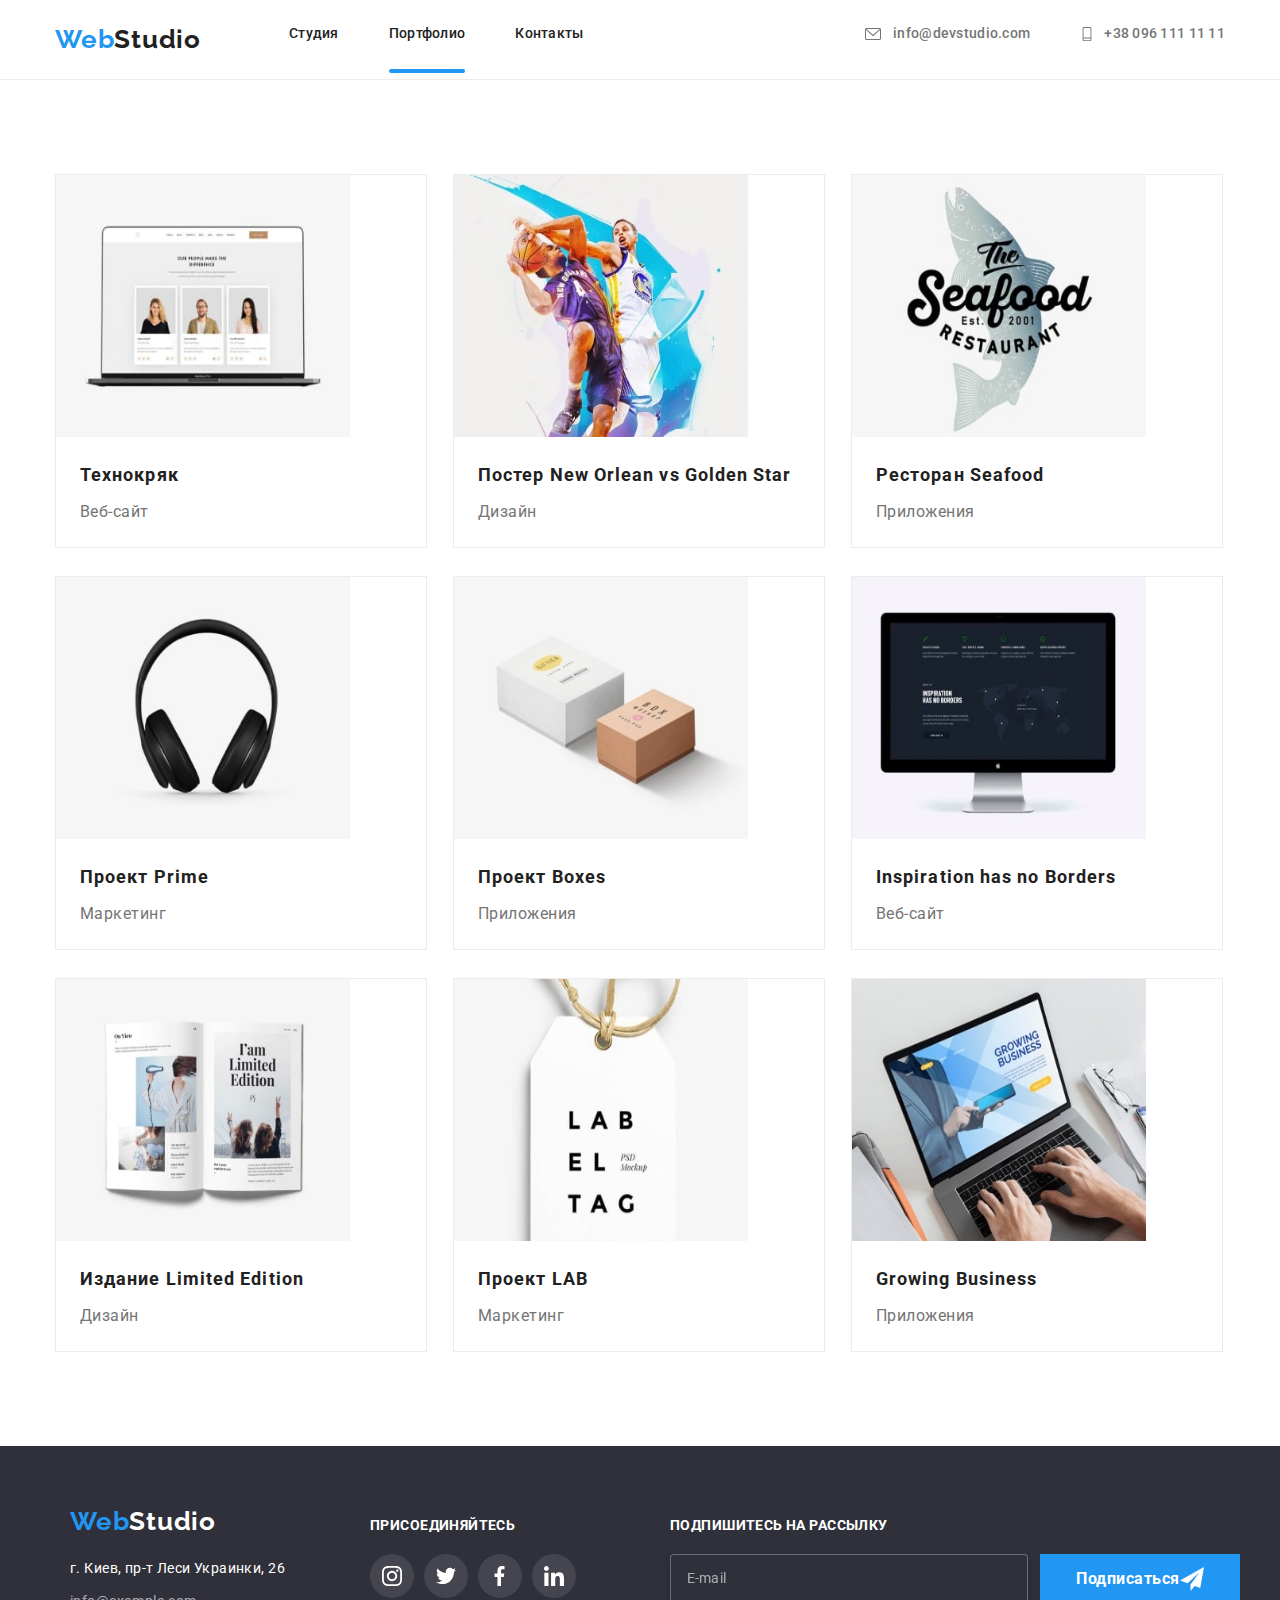
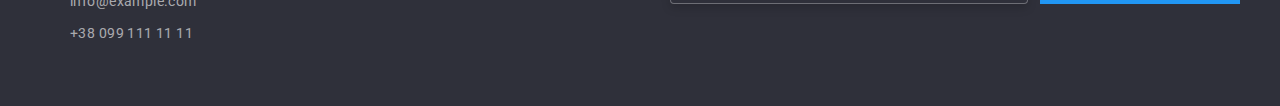
==== portfolio.html @ 81f134f2 "." ====
<!DOCTYPE html>
<html lang="en">
<head>
    <meta charset="UTF-8">
    <meta http-equiv="X-UA-Compatible" content="IE=edge">
    <meta name="viewport" content="width=device-width, initial-scale=1.0">
    <title>Портфолио</title>
    <link rel="preconnect" href="https://fonts.googleapis.com" />
    <link rel="preconnect" href="https://fonts.gstatic.com" crossorigin />
    <link href="https://fonts.googleapis.com/css2?family=Roboto:wght@400;500;700;900&family=Raleway:wght@700&display=swap"
        rel="stylesheet" />
    <link rel="stylesheet" href="modern-normalize.css" />
    <!-- <link rel="stylesheet" href="css/styles.css"> -->
    <link rel="stylesheet" href="css/main.min.css">
    
</head>
<body>
<header class="header">
    <div class="container header__container">
        <a href="" class="header__logo link logo-span--color-dark"><span class="web">Web</span>Studio</a>
        <nav class="header__navigation">
            <ul class="header-list list">
                <li class="header-list__item">
                    <a href="index.html" class="header-list__link link ">Студия</a>
                </li>
                <li class="header-list__item">
                    <a href="portfolio.html" class="header-list__link link current">Портфолио</a>
                </li>
                <li class="header-list__item">
                    <a href="" class="header-list__link link">Контакты</a>
                </li>
            </ul>
        </nav>
        <div class="header__connect">
            <a href="mailto:info@devstudio.com" class="header__contacts link">
                <svg class="header__social-icon" width="20px" height="16px">
                    <use href="./images/icons.svg#icon-mail"></use>

                </svg>
                info@devstudio.com</a>

            <a href="tel:+38 096 111 11 11" class="header__contacts link">
                <svg class="header__social-icon" width="14px" height="20px">
                    <use href="./images/icons.svg#icon-phone"></use>
                </svg>
                +38 096 111 11 11</a>
        </div>
        <div class="open-menu">
            <button type="button" class="open-menu-btn">
                <svg class="open-menu-btn__icon" width="24px" height="16px">
                    <use href="./images/icons.svg#icon-menu"></use>
                </svg>
            </button>
        </div>
        </div>
        <div class="mob-menu is-hidden">
            <div class="container">
                <div class="mob-menu-top">
                    <button type="button" class="mob-menu__btn" data-modal-close><svg class="mob-menu__btn__icon" width="40px"
                            height="40px">
                            <use href="./images/icons.svg#icon-close-black">
                            </use>
                        </svg>
                    </button>
                    <ul class="mob-menu-list list">
                        <li class="mob-menu-list__item">
                            <a href="index.html" class="mob-menu-list__link link ">Студия</a>
                        </li>
                        <li class="mob-menu-list__item">
                            <a href="portfolio.html" class="mob-menu-list__link link">Портфолио</a>
                        </li>
                        <li class="mob-menu-list__item">
                            <a href="" class="mob-menu-list__link link">Контакты</a>
                        </li>
                    </ul>
                </div>
                <div class="mob-menu-bottom">
                    <div class="mob-menu__connect">
                        <a href="tel:+38 096 111 11 11" class="mob-menu__contacts link">
                            +38 096 111 11 11</a>
                        <a href="mailto:info@devstudio.com" class="mob-menu__contacts-mail link">
                            info@devstudio.com</a>
        
        
                    </div>
                    <div class="mob-social">
                        <ul class="mob-menu-social-list list">
                            <li class="mob-menu-social__item">
                                <a class="mob-menu-social__link link">Instagram</a>
                                <div class="line"></div>
                                <!-- <svg class="mob-menu-social__icon" width="1px" height="16px">
                            <use href="./images/icons.svg#icon-Line"></use>
                        </svg> -->
                            </li>
                            <li class="mob-menu-social__item">
                                <a class="mob-menu-social__link link">Twitter</a>
                            </li>
                            <li class="mob-menu-social__item">
                                <a class="mob-menu-social__link link">Facebook</a>
                            </li>
                            <li class="mob-menu-social__item">
                                <a class="mob-menu-social__link link">LinkedIn</a>
                            </li>
                        </ul>
                    </div>
                </div>
            </div>
        </div>
    </div>
</header>
 <main class="main">
    <section class="kinds">
        <!-- <div class="container-3 kinds__section">
        <ul class="kinds-list list">
            <li class="kinds-list__item">
                <button type="button" class="kinds-list__btn">Все</button>
            </li>
            <li class="kinds-list__item">
                <button type="button" class="kinds-list__btn">Веб-сайты</button>
            </li>
            <li class="kinds-list__item">
                <button type="button" class="kinds-list__btn">Приложения</button>
            </li>
            <li class="kinds-list__item">
                <button type="button" class="kinds-list__btn">Дизайн</button>
            </li>
            <li class="kinds-list__item">
                <button type="button" class="kinds-list__btn">Маркетинг</button>
            </li>
        </ul>  
    </div> -->
        <div class="container kinds__photo">
    <ul class="photo-list list">
        <li class="photo-list__item">
            <div class="photo-list__item__wrap">
            <img
            class="portfolio-img"
            src="images/portfolio-img-1.jpg" 
            alt="продукт"
            width="370"
            height="294"
            >
            <p class="photo-list__item__top">
                Технокряк это современная площадка распространения коронавируса. Компании используют эту платформу для цифрового
            шпионажа и атак на защищённые сервера конкурентов.
        </p>
    </div>
            <div class="photo-list__text">
            <h3 class="photo-list__title">Технокряк</h3>
            <p class="photo-list__pre-title">Веб-сайт</p>
            </div>
        </li>
        <li class="photo-list__item">
            <img
            class="portfolio-img"
            src="images/portfolio-img-2.jpg"
             alt="продукт"
             width="370"
             height="294"
             >
             <div class="photo-list__text">
             <h3 class="photo-list__title">Постер New Orlean vs Golden Star</h3>
             <p class="photo-list__pre-title">Дизайн</p>
            </div>
            </li>
        <li class="photo-list__item">
            <img
            class="portfolio-img"
            src="images/portfolio-img-3.jpg" 
            alt="продукт"
            width="370"
            height="294"
            >
            <div class="photo-list__text">
            <h3 class="photo-list__title">Ресторан Seafood</h3>
            <p class="photo-list__pre-title">Приложения</p>
            </div>
        </li>
        <li class="photo-list__item">
            <img
            class="portfolio-img"
            src="images/portfolio-img-4.jpg" 
            alt="продукт"
            width="370"
            height="294"
            >
            <div class="photo-list__text">
            <h3 class="photo-list__title">Проект Prime</h3>
            <p class="photo-list__pre-title">Маркетинг</p>
            </div>
        </li>
        <li class="photo-list__item">
            <img
            class="portfolio-img"
            src="images/portfolio-img-5.jpg" 
            alt="продукт"
            width="370"
            height="294"
            >
            <div class="photo-list__text">
            <h3 class="photo-list__title">Проект Boxes</h3>
            <p class="photo-list__pre-title">Приложения</p>
            </div>
        </li>
        <li class="photo-list__item">
            <img
            class="portfolio-img"
            src="images/portfolio-img-6.jpg" 
            alt="продукт"
            width="370"
            height="294"
            >
            <div class="photo-list__text">
            <h3 class="photo-list__title">Inspiration has no Borders</h3>
            <p class="photo-list__pre-title">Веб-сайт</p>
            </div>
        </li>
        <li class="photo-list__item">
            <img
            class="portfolio-img"
            src="images/portfolio-img-7.jpg" 
            alt="продукт"
            width="370"
            height="294"
            >
            <div class="photo-list__text">
            <h3 class="photo-list__title">Издание Limited Edition</h3>
            <p class="photo-list__pre-title">Дизайн</p>
            </div>
        </li>
        <li class="photo-list__item">
            <img
            class="portfolio-img"
            src="images/portfolio-img-8.jpg" 
            alt="продукт"
            width="370"
            height="294"
            >
            <div class="photo-list__text">
            <h3 class="photo-list__title">Проект LAB</h3>
            <p class="photo-list__pre-title">Маркетинг</p>
            </div>
        </li>
        <li class="photo-list__item">
            <img
            class="portfolio-img"
            src="images/portfolio-img-9.jpg" 
            alt="продукт"
            width="370"
            height="294"
            >
            <div class="photo-list__text">
            <h3 class="photo-list__title">Growing Business</h3>
            <p class="photo-list__pre-title">Приложения</p>
            </div>
        </li>
    </ul>
    </div>
    </section>
 </main>
<footer class="footer">
    <div class="container footer__full">
        <div class="container-1 footer__adress">
            <a href="" class="footer__logo link logo-span--color-light"><span class="web">Web</span>Studio</a>
            <address>
                <ul class="footer-contact-list list">
                    <li class="footer-contact-list__item"><a
                            href="https://www.google.com/maps?q=%D0%B3.+%D0%9A%D0%B8%D0%B5%D0%B2,+%D0%BF%D1%80-%D1%82+%D0%9B%D0%B5%D1%81%D0%B8+%D0%A3%D0%BA%D1%80%D0%B0%D0%B8%D0%BD%D0%BA%D0%B8,+26&um=1&ie=UTF-8&sa=X&ved=2ahUKEwiX25f0-PTzAhWwhv0HHc4ZDNgQ_AUoAXoECAEQAw"
                            class="footer-contact-list__link link" target="_blank" rel="noreferrer noopener">г. Киев,
                            пр-т Леси Украинки,
                            26</a>
                    </li>
                    <li class="footer-contact-list__item item"><a href="mailto:info@devstudio.com"
                            class="footer-contact-list__tel link">info@example.com</a>
                    </li>
                    <li class="footer-contact-list__item item-1"><a href="tel:+38 096 111 11 11"
                            class="footer-contact-list__tel link">+38 099 111 11 11</a>
                    </li>
                </ul>
            </address>
        </div>
        <div class="container-1 footer__social">
            <h4 class="h4">присоединяйтесь</h4>
            <ul class="footer-social list">
                <li class="footer-social__item ">
                    <a href="" class="footer-social__link link">
                        <svg class="footer-social__icon" width="20" height="20">
                            <use href="./images/icons.svg#icon-instagram"></use>
                        </svg>
                    </a>
                </li>
                <li class="footer-social__item ">
                    <a href="" class="footer-social__link link">
                        <svg class="footer-social__icon" width="20" height="20">
                            <use href="./images/icons.svg#icon-twiter"></use>
                        </svg>
                    </a>
                </li>
                <li class="footer-social__item ">
                    <a href="" class="footer-social__link link">
                        <svg class="footer-social__icon" width="20" height="20">
                            <use href="./images/icons.svg#icon-facebook"></use>
                        </svg>
                    </a>
                </li>
                <li class="footer-social__item">
                    <a href="" class="footer-social__link link">
                        <svg class="footer-social__icon" width="20" height="20">
                            <use href="./images/icons.svg#icon-linkedin"></use>
                        </svg>
                    </a>
                </li>
            </ul>
        </div>
        <div class="container-2 footer__subscribe subscribe">
            <h4 class="h4">Подпишитесь на рассылку</h4>
            <form name="subscribe-form" class="subscribe-form" autocomplete="on" novalidate>
                <input type="email" name="email" placeholder="E-mail" class="subscribe-form__input" />
                <button type="submit" class="subscribe-form__btn">Подписаться
                    <svg class="subscribe-form__icon" width="24px" height="24px">
                        <use href="./images/icons.svg#icon-send"></use>
                    </svg>
                </button>
            </form>
        </div>
    </div>
</footer>
</body>
</html>
---- css/main.min.css ----
.header{padding-top:16px;padding-bottom:16px;border-bottom:1px solid #ececec}@media screen and (min-width: 1200px){.header{padding-top:24px;padding-bottom:24px;border-bottom:1px solid #ececec}}@media screen and (min-width: 1200px){.header__container{display:flex;justify-content:space-between;align-items:center}}@media screen and (min-width: 1px) and (max-width: 767px){.header__container{display:flex;justify-content:space-between;align-items:center}}@media screen and (min-width: 768px){.header__container{display:flex;justify-content:space-between;align-items:flex-start}}.header__navigation{display:flex}.header-list{display:flex}@media screen and (max-width: 767px){.header-list{display:none}}@media screen and (min-width: 1200px){.header__connect{display:flex;margin-left:auto;align-items:center;justify-content:center;flex-direction:row}}@media screen and (max-width: 767px){.header__connect{display:none}}@media screen and (min-width: 768px) and (max-width: 1199px){.header__connect{display:flex;margin-left:80px;flex-direction:column}}@media screen and (min-width: 768px){.header__contacts:nth-of-type(1){margin-right:0px;margin-bottom:10px}}@media screen and (min-width: 1200px){.header__contacts:nth-of-type(1){margin-right:50px;margin-bottom:0px}}@media screen and (min-width: 768px){.header__contacts{font-family:Roboto;font-style:normal;font-weight:500;font-size:12px;line-height:14px;letter-spacing:0.02em;color:#757575}}@media screen and (min-width: 1200px){.header__logo{margin-right:93px}}@media screen and (min-width: 768px){.header__logo{margin-right:88px}}.header-list__item{margin-right:50px}.header-list__item:last-child{margin-right:0;transition:color 200ms linear;transition-timing-function:cubic-bezier(0.4, 0, 0.2, 1)}.header__logo{font-family:Raleway;font-weight:700;font-size:26px;line-height:1.19;letter-spacing:0.03em}.header-list__link{font-weight:500;font-size:14px;line-height:1.14;letter-spacing:0.02em;color:var(--first-text-color);transition:color 200ms linear;transition-timing-function:cubic-bezier(0.4, 0, 0.2, 1);position:relative}.header-list__link.current::after{content:"";width:100%;height:4px;background-color:var(--accent-color);border-radius:10px;position:absolute;left:0;bottom:-32px}.header-list__link:hover,.header-list__link:focus{color:var(--accent-color)}.header__contacts{display:flex;font-weight:500;font-size:14px;line-height:1.14;letter-spacing:0.02em;color:var(--second-text-color);align-items:center;margin-right:30px;transition:color 200ms linear;transition-timing-function:cubic-bezier(0.4, 0, 0.2, 1)}.header__contacts:hover,.header__contacts:focus{color:var(--accent-color)}.header__contacts:hover .header__social-icon,.header__contacts:focus .header__social-icon{fill:var(--accent-color)}.header__contacts:last-child{margin-right:0}.logo-span--color-dark{color:var(--first-text-color)}.web{color:var(--accent-color)}.header__social-icon{fill:var(--second-text-color);margin-right:10px;align-self:center;transition:color 200ms linear;transition-timing-function:cubic-bezier(0.4, 0, 0.2, 1)}.open-menu-btn__icon{fill:black}.mob-menu{position:fixed;background-color:#fff;width:100vw;height:100vh;top:0;z-index:5;padding-top:48px;padding-bottom:48px;padding-left:40px}@media screen and (min-width: 768px){.mob-menu{display:none}}.mob-menu .container{display:flex;flex-direction:column;justify-content:space-between;height:100%}.mob-menu-social__icon{fill:#000}.mob-menu-list__item{margin-bottom:32px}.mob-menu-list__link{font-family:Roboto;font-style:normal;font-weight:500;font-size:40px;line-height:calc(47 / 40);letter-spacing:0.02em;color:#212121}.mob-menu-list__link:hover,.mob-menu-list__link:focus{color:var(--accent-color)}.mob-menu__connect{display:flex;justify-content:space-between;flex-direction:column}.mob-menu__contacts{font-family:Roboto;font-style:normal;font-weight:500;font-size:34px;line-height:calc(40 / 34);letter-spacing:0.02em;color:var(--accent-color);margin-bottom:32px}.mob-menu__contacts-mail{font-family:Roboto;font-style:normal;font-weight:500;font-size:24px;line-height:calc(28 / 24);letter-spacing:0.02em;color:#757575;margin-bottom:64px}.mob-social{display:flex}.mob-menu-social-list{display:flex;justify-content:space-between;flex-direction:row}.mob-menu-social__item{margin-right:20px}.mob-menu-social__link{font-family:Roboto;font-style:normal;font-weight:500;font-size:18px;line-height:calc(22 / 18);letter-spacing:0.02em;color:#2196f3}.line{display:flex;align-self:center;width:22px;height:0px;border:1px solid rgba(33,33,33,0.2);transform:rotate(90deg)}:root{--first-text-color: #212121;--second-text-color: #757575;--third-text-color: #ffffff;--mail-text-color: rgba(255, 255, 255, 0.6);--social-icon-color: rgba(255, 255, 255, 0.1);--first-button-color: #f5f4fa;--second-button-color: #2196f3;--accent-color: #2196f3;--bg-color: #2f303a;--bg-color-2: #f5f4fa;--social-icon-color: rgba(255, 255, 255, 0.1);--icon-first-color: #afb1b8}p,h1,h2,h3,h4,h5,h6{margin:0}ul{margin:0;padding:0}button{cursor:pointer}img{display:block}address{font-style:normal}body{font-family:Roboto;font-style:normal}.list{margin-left:0;padding-left:0;list-style:none}.link{text-decoration:none}.points{padding-top:60px;padding-bottom:60px}@media screen and (min-width: 1200px){.points{padding-top:94px;padding-bottom:94px;margin-bottom:94px}}@media screen and (min-width: 1200px){.points__section{display:flex;align-items:center;justify-content:space-between;flex-direction:column}}.points-list__title{font-weight:700;font-size:14px;line-height:1.14;letter-spacing:0.03em;text-transform:uppercase;color:var(--first-text-color);margin-bottom:10px}@media screen and (max-width: 767px){.points-list__title{text-align:center}}.points-list__pre-title{font-weight:400;font-size:14px;line-height:1.71;letter-spacing:0.03em;color:var(--second-text-color)}.symbols__under{padding:30px 0 30px 0;width:100%}@media screen and (min-width: 768px){.symbols__under{width:calc(100% / 2 - 30px 0);width:354px}}@media screen and (min-width: 1200px){.symbols__under{width:270px}}.symbols-list{margin-right:0;margin-bottom:30px}@media screen and (min-width: 768px){.symbols-list{display:flex;flex-wrap:wrap}}@media screen and (min-width: 1200px){.symbols-list{display:flex;flex-wrap:nowrap}}.symbols-list__item{margin-bottom:30px}@media screen and (min-width: 768px){.symbols-list__item{width:calc(100% / 2 - 30px 0);margin-right:30px;margin-bottom:30px}.symbols-list__item:nth-of-type(2n){margin-right:0}.symbols-list__item:nth-of-type(3){margin-bottom:0}.symbols-list__item:nth-of-type(4){margin-bottom:0}}@media screen and (min-width: 1200px){.symbols-list__item{width:270px;height:120px;margin-right:30px}.symbols-list__item:nth-of-type(2){margin-right:30px}.symbols-list__item:last-child{margin-right:0}}.symbols-list__item:last-child{margin-bottom:0}@media screen and (min-width: 1200px){.symbols-list__link{padding:0;width:100%;height:100%;display:flex;align-items:center;justify-content:center;background-color:var(--bg-color-2)}}@media screen and (min-width: 768px) and (max-width: 1199px){.symbols-list__link{width:354px;height:120px;display:flex;align-items:center;justify-content:center;background-color:var(--bg-color-2)}}@media screen and (min-width: 1px) and (max-width: 767px){.symbols-list__link{padding-top:25px;padding-bottom:25px;width:100%;height:100%;width:100%;height:100%;display:flex;align-items:center;justify-content:center;background-color:var(--bg-color-2)}}.symbols-list__icon{display:flex;align-items:center;justify-content:center}h1{font-size:26px;font-weight:900;line-height:1.61;letter-spacing:0.06em;text-transform:uppercase;text-align:center;color:var(--third-text-color);width:360px}@media screen and (min-width: 1200px){h1{font-size:44px;line-height:1.36;width:696px;height:120px;left:452px}}.main-title__section{padding:118px 60px 118px 60px;width:100%;display:flex;align-items:center;justify-content:space-between;flex-direction:column;align-items:center}@media screen and (min-width: 1200px){.main-title__section{display:flex;align-items:center;justify-content:space-between;flex-direction:column}}.main-title{background-position:center;background-repeat:no-repeat;background-size:cover}@media screen and (min-width: 1px) and (max-width: 767px){.main-title{background-position:center;background-repeat:no-repeat;background-size:cover;background-image:linear-gradient(rgba(47,48,58,0.4), rgba(47,48,58,0.4)),url(../images/bg-img-mobile-1x.jpg)}}@media screen and (min-width: 1px) and (max-width: 767px) and (min-device-pixel-ratio: 2), screen and (min-width: 1px) and (max-width: 767px) and (min-resolution: 192dpi), screen and (min-width: 1px) and (max-width: 767px) and (min-resolution: 2dppx){.main-title{background-image:linear-gradient(rgba(47,48,58,0.4), rgba(47,48,58,0.4)),url(../images/bg-img-mobile-2x.jpg)}}@media screen and (min-width: 768px){.main-title{background-image:linear-gradient(rgba(47,48,58,0.4), rgba(47,48,58,0.4)),url(../images/bg-img-tablet-1x.jpg)}}@media screen and (min-width: 768px) and (min-device-pixel-ratio: 2), screen and (min-width: 768px) and (min-resolution: 192dpi), screen and (min-width: 768px) and (min-resolution: 2dppx){.main-title{background-image:linear-gradient(rgba(47,48,58,0.4), rgba(47,48,58,0.4)),url(../images/bg-img-tablet-2x.jpg)}}@media screen and (min-width: 1200px){.main-title{background-image:linear-gradient(rgba(47,48,58,0.4), rgba(47,48,58,0.4)),url(../images/bg-img.jpg);padding-top:200px;padding-bottom:280px}}@media screen and (min-width: 1200px) and (min-device-pixel-ratio: 2), screen and (min-width: 1200px) and (min-resolution: 192dpi), screen and (min-width: 1200px) and (min-resolution: 2dppx){.main-title{background-image:linear-gradient(rgba(47,48,58,0.4), rgba(47,48,58,0.4)),url(../images/bg-img-2x.jpg)}}@media screen and (min-width: 1200px){.products__img{width:370px;height:294px}}.products{padding-bottom:94px}@media screen and (min-width: 0px) and (max-width: 1199px){.products{display:none}}@media screen and (min-width: 1200px){.products{display:flex}}@media screen and (min-width: 320px) and (max-width: 1199px){.products-list{display:none}}@media screen and (min-width: 1200px){.products-list{display:flex}}.products-list__item{margin-right:30px;position:relative}.products-list__item:last-child{margin-right:0}.products__section{display:flex;align-items:center;justify-content:space-between;flex-direction:column}.products-list__bottom{font-family:Roboto;font-style:normal;font-weight:bold;font-size:14px;line-height:1.14;text-align:center;letter-spacing:0.03em;text-transform:uppercase;color:#ffffff;padding:27px 82px;background-color:rgba(47,48,58,0.8);width:370px;position:absolute;top:224px;left:0}.team{padding-top:60px;padding-bottom:60px;background-color:var(--bg-color-2)}@media screen and (min-width: 1200px){.team{padding-top:94px;padding-bottom:94px}}@media screen and (min-width: 768px){.team-list{display:flex;flex-wrap:wrap}}@media screen and (min-width: 1200px){.team-list{display:flex;margin-left:0}}.team-list__item{margin-bottom:30px;box-shadow:0px 1px 3px rgba(0,0,0,0.12),0px 1px 1px rgba(0,0,0,0.14),0px 2px 1px rgba(0,0,0,0.2);border-radius:0px 0px 4px 4px;background-color:#fff;width:100%}@media screen and (min-width: 768px){.team-list__item{flex-basis:calc(100% / 2 - 30px);margin-left:30px;margin-bottom:30px}.team-list__item:nth-of-type(1){margin-left:0}.team-list__item:nth-of-type(3){margin-bottom:0;margin-left:0}.team-list__item:nth-of-type(4){margin-bottom:0}}@media screen and (min-width: 1200px){.team-list__item{margin-right:30px;margin-bottom:0;margin-left:0;flex-basis:calc(100% / 4 - 30px)}.team-list__item:last-child{margin-right:0}}.team-list__item:last-child{margin-bottom:0}@media screen and (min-width: 1200px){.team-list__item:last-child{margin-right:0}}.team-item__under{padding:30px 0 30px 0;width:100%}@media screen and (min-width: 1200px){.team-item__under{margin-bottom:0;margin-top:0}}.team-list__title{font-weight:500;font-size:16px;line-height:1.19;letter-spacing:0.03em;color:var(--first-text-color);text-align:center}.team-list__text{font-weight:400;font-size:16px;line-height:1.19;letter-spacing:0.03em;color:var(--second-text-color);margin-top:10px;text-align:center}@media screen and (min-width: 1200px){.team__section{display:flex;align-items:center;justify-content:space-between;flex-direction:column}}.team__img{width:100%;height:100%}@media screen and (min-width: 768px){.team__img{width:354px;height:374px}}@media screen and (min-width: 1200px){.team__img{width:270px;height:260px}}.h2{text-align:center;font-weight:700;font-size:36px;line-height:1.17;letter-spacing:0.03em;color:var(--first-text-color);margin-bottom:30px}@media screen and (min-width: 1200px){.h2{margin-bottom:50px}}.social-list{display:flex;justify-content:center}.social-list__item{width:44px;height:44px;margin-right:10px;margin-top:16px;transition:color 200ms linear;transition-timing-function:cubic-bezier(0.4, 0, 0.2, 1)}.social-list__item:last-child{margin-right:0;transition:color 200ms linear;transition-timing-function:cubic-bezier(0.4, 0, 0.2, 1)}.social-list__link{width:100%;height:100%;border-radius:50%;display:flex;align-items:center;justify-content:center;background-color:var(--third-text-color);transition:color 200ms linear;transition-timing-function:cubic-bezier(0.4, 0, 0.2, 1)}.social-list__link:hover,.social-list__link:focus{background-color:var(--accent-color)}.social-list__link:hover .social-list__icon,.social-list__link:focus .social-list__icon{fill:var(--third-text-color)}.social-list__icon{fill:var(--icon-first-color);transition:color 200ms linear;transition-timing-function:cubic-bezier(0.4, 0, 0.2, 1)}.clients{padding-top:60px;padding-bottom:60px}@media screen and (min-width: 1200px){.clients{padding-top:94px;padding-bottom:94px}}@media screen and (min-width: 1200px){.clients__block{display:flex;align-items:center;justify-content:space-between;flex-direction:column}}.clients-list{display:flex;flex-wrap:wrap;margin-right:0}@media screen and (min-width: 768px){.clients-list{display:flex;flex-wrap:wrap;margin-right:0}}@media screen and (min-width: 1200px){.clients-list{display:flex;flex-wrap:nowrap;margin-right:0}}@media screen and (max-width: 767px){.clients-list__item{width:210px;height:92px;width:calc(100% / 2 - 30px 0);margin-right:30px;margin-bottom:30px}.clients-list__item:nth-of-type(2n){margin-right:0}.clients-list__item:nth-of-type(5){margin-bottom:0}.clients-list__item:nth-of-type(6){margin-bottom:0}}@media screen and (min-width: 768px){.clients-list__item{width:226px;height:92px;width:calc(100% / 3 - 30px 0);margin-right:30px;margin-bottom:30px}.clients-list__item:nth-of-type(3n){margin-right:0}.clients-list__item:nth-of-type(4){margin-bottom:0}.clients-list__item:nth-of-type(5){margin-bottom:0}.clients-list__item:nth-of-type(6){margin-bottom:0}}@media screen and (min-width: 1200px){.clients-list__item{width:170px;height:92px;margin-right:30px;margin-bottom:30px;margin-left:0;flex-basis:calc(100% / 4 - 30px 0)}.clients-list__item:last-child{margin-right:0}.clients-list__item:nth-of-type(3){margin-right:30px}}.clients-list__link{width:100%;height:100%;display:flex;align-items:center;justify-content:center;background-color:var(--third-text-color);border:1px solid var(--icon-first-color);box-sizing:border-box;border-radius:4px;transition:color 200ms linear, border 200ms linear;transition-timing-function:cubic-bezier(0.4, 0, 0.2, 1)}.clients-list__link:hover,.clients-list__link:focus{border:1px solid var(--accent-color)}.clients-list__link:hover .clients-list__icon,.clients-list__link:focus .clients-list__icon{fill:var(--accent-color)}.clients-list__icon{fill:var(--icon-first-color);transition:color 200ms linear;transition-timing-function:cubic-bezier(0.4, 0, 0.2, 1)}.footer{background-color:var(--bg-color);padding-top:60px;padding-bottom:60px}@media screen and (min-width: 1200px){.footer__full{display:flex;align-items:center;justify-content:space-between;align-items:baseline}}@media screen and (min-width: 1px) and (max-width: 767px){.footer__full{display:flex;align-items:center;justify-content:space-between;flex-direction:column}}@media screen and (min-width: 768px) and (max-width: 1199px){.footer-top{display:flex;align-items:center;justify-content:space-between;flex-direction:row}}@media screen and (min-width: 1200px){.footer-top{width:507px;display:flex;align-items:flex-start;align-items:baseline;flex-direction:row}}@media screen and (min-width: 1200px){.footer__adress{display:flex;align-items:flex-start;justify-content:space-between;flex-direction:column}}@media screen and (min-width: 1px) and (max-width: 1199px){.footer__adress{display:flex;align-items:center;justify-content:space-between;flex-direction:column}}.footer__logo{font-family:Raleway;font-weight:700;font-size:26px;line-height:1.19;letter-spacing:0.03em;margin-bottom:20px}@media screen and (min-width: 1200px){.footer-social{display:flex;margin-bottom:0}}@media screen and (min-width: 1px) and (max-width: 1199px){.footer-social{display:flex;margin-bottom:60px}}.footer-social__item{width:44px;height:44px;margin-right:10px}.footer-social__link{width:100%;height:100%;border-radius:50%;display:flex;align-items:center;justify-content:center;background-color:var(--social-icon-color);transition:background-color 200ms linear, color 200ms linear;transition-timing-function:cubic-bezier(0.4, 0, 0.2, 1)}.footer-social__link:hover,.footer-social__link:focus{background-color:var(--accent-color);color:var(--third-text-color)}.footer-social__link:hover .footer-social__icon,.footer-social__link:focus .footer-social__icon{fill:var(--third-text-color)}.footer-social__icon{fill:var(--third-text-color)}.footer-social__item:last-child{margin-right:0}.logo-span--color-light{color:var(--third-text-color)}@media screen and (min-width: 1200px){.footer-contact-list{display:flex;flex-direction:column}}@media screen and (min-width: 1px) and (max-width: 1199px){.footer-contact-list{display:flex;align-items:center;justify-content:space-between;flex-direction:column;margin-bottom:60px}}@media screen and (min-width: 1200px){.item{margin-top:9px}.item-1{margin-top:9px}}@media screen and (min-width: 1px) and (max-width: 1199px){.item{margin-top:8px}.item-1{margin-top:8px}}.footer-contact-list__link{font-size:14px;font-style:normal;line-height:1.71;letter-spacing:0.03em;color:var(--third-text-color);margin-top:20px}.footer-contact-list__tel{font-size:14px;font-style:normal;line-height:1.71;letter-spacing:0.03em;color:var(--mail-text-color)}.h4{font-family:Roboto;font-style:normal;font-weight:bold;font-size:14px;line-height:1.14;letter-spacing:0.03em;text-transform:uppercase;color:var(--third-text-color);margin-bottom:20px}@media screen and (min-width: 1200px){.footer__social{display:flex;align-items:flex-start;justify-content:space-between;flex-direction:column}}@media screen and (min-width: 1px) and (max-width: 1199px){.footer__social{display:flex;align-items:center;justify-content:space-between;flex-direction:column}}@media screen and (min-width: 1200px){.footer__subscribe{display:flex;align-items:flex-start;justify-content:space-between;flex-direction:column}}@media screen and (min-width: 1px) and (max-width: 1199px){.footer__subscribe{display:flex;align-items:center;justify-content:space-between;flex-direction:column}}@media screen and (min-width: 1200px){.subscribe-form{display:flex}}@media screen and (min-width: 1px) and (max-width: 1199px){.subscribe-form{display:flex;align-items:center;justify-content:space-between;flex-direction:column}}.subscribe-form__input{display:flex;color:rgba(255,255,255,0.6);padding-left:16px;height:50px;border:1px solid rgba(255,255,255,0.3);box-sizing:border-box;filter:drop-shadow(0px 4px 4px rgba(0,0,0,0.15));border-radius:4px;background-color:var(--bg-color)}@media screen and (min-width: 1200px){.subscribe-form__input{width:358px}}@media screen and (min-width: 1px) and (max-width: 1199px){.subscribe-form__input{width:450px}}.subscribe-form__input::placeholder{position:absolute;top:15px;left:16px;font-family:Roboto;font-style:normal;font-weight:normal;font-size:14px;line-height:20px;letter-spacing:0.01em;color:rgba(255,255,255,0.6)}.subscribe-form__input:not(:placeholder-shown){border:1px solid var(--accent-color)}.backdrop{width:100vw;height:100vh;background-color:rgba(0,0,0,0.2);position:fixed;top:0;left:0;transition:opacity 200ms, visibility 200ms}.backdrop.is-hidden .modal{transform:scale(1.5)}.modal{width:450px;height:609px;background-color:#fff;border-radius:4px;position:absolute;top:50%;left:50%;transform:scale(1) translate(-50%, -50%);transition:transform 200ms;padding:40px}@media screen and (min-width: 1200px){.modal{width:528px;height:581px}}.modal__close-btn{position:absolute;top:10px;right:10px;width:30px;height:30px;background:#ffffff;border:1px solid rgba(0,0,0,0.1);border-radius:50%;display:flex;align-items:center;justify-content:center}.modal__close-btn:hover,.modal__close-btn:focus{background-color:#fff}.modal__close-btn:hover .modal__close-btn__icon,.modal__close-btn:focus .modal__close-btn__icon{fill:var(--accent-color)}.modal-form__field__icon{position:absolute;top:50%;left:12px;fill:#212121}.modal-title{font-family:Roboto;font-style:normal;font-weight:bold;font-size:20px;line-height:1.15;text-align:center;letter-spacing:0.03em;color:#212121;margin-bottom:12px}.modal-form__field__input{width:100%;height:40px;padding-top:12px;padding-bottom:12px;padding-left:42px;border:1px solid rgba(33,33,33,0.2);box-sizing:border-box;border-radius:4px}.modal-form__field__input:hover,.modal-form__field__input:focus{border:1px solid var(--accent-color)}.modal-form__field__input:hover+.modal-form__field__icon,.modal-form__field__input:focus+.modal-form__field__icon{fill:var(--accent-color)}.modal-form__field__text{width:100%;height:120px;border:1px solid rgba(33,33,33,0.2);box-sizing:border-box;border-radius:4px;padding:12px 16px}.modal-form__field__text::placeholder{position:absolute;top:15px;left:16px;font-family:Roboto;font-style:normal;font-weight:normal;font-size:14px;line-height:20px;letter-spacing:0.01em;color:rgba(117,117,117,0.5)}.modal-form__field__text:hover,.modal-form__field__text:focus{border:1px solid var(--accent-color)}.modal-form__field__check{position:absolute;top:437px;left:76.38px;margin-bottom:30px;margin-top:10px}.modal-form__field__check:checked+.modal-form__field__check-text::before{background-image:url(../images/check.svg);background-position:center;background-size:cover;background-repeat:no-repeat;border:none}.modal-form__field__check-text{font-size:12px;color:#757575;display:flex}@media screen and (min-width: 1200px){.modal-form__field__check-text{font-size:14px}}.modal-form__field__check-text::before{content:"";width:16px;height:15px;border:2px solid #212121;margin-right:8.38px;display:block;border-radius:2px}.modal-form__field{margin-bottom:10px;position:relative}.is-hidden{visibility:hidden;opacity:0;pointer-events:none}.modal-form__field__top{font-family:Roboto;font-size:12px;line-height:1.17;letter-spacing:0.01em;color:#757575;margin-bottom:4px;display:block;margin-bottom:4px}.modal-form__field__link{color:#2196f3}textarea{resize:none;padding:12px 16px}.main{padding-top:94px;padding-bottom:94px}.kinds__photo{display:flex;justify-content:space-between}.kinds__section{display:flex;align-items:center;justify-content:space-between;flex-direction:column;margin-bottom:50px}.kinds-list{display:flex}@media screen and (min-width: 1px) and (max-width: 1199px){.main{padding-top:60px;padding-bottom:60px}}.photo-list{display:flex;flex-wrap:wrap}.photo-list__item{width:100%;border:1px solid #ececec;transition:background-color 200ms linear, box-shadow 200ms linear;transition-timing-function:cubic-bezier(0.4, 0, 0.2, 1)}@media screen and (min-width: 1200px){.photo-list__item{margin:0 13px 28px 13px;flex-basis:calc(100% / 3 - 30px)}}.photo-list__item:hover,.photo-list__item:focus{box-shadow:0px 1px 1px rgba(0,0,0,0.12),0px 4px 4px rgba(0,0,0,0.06),1px 4px 6px rgba(0,0,0,0.16)}.photo-list__item:hover .photo-list__item__top{transform:translateY(0)}.photo-list__item:nth-of-type(3n){margin-right:0}.photo-list__item:nth-of-type(3n+1){margin-left:0}.photo-list__item:nth-last-of-type(-n+3){margin-bottom:0}button:active,button:hover,button:focus{cursor:pointer;background:var(--second-button-color)}.photo-list__item__wrap{position:relative;overflow:hidden}.photo-list__item__top{position:absolute;top:0;left:0;height:100%;font-size:18px;color:#ffffff;line-height:1.56;padding:63px 24px;background-color:rgba(33,150,243,0.9);transform:translateY(100%);transition:transform 200ms}.photo-list__text{padding:20px 24px 20px 24px;width:370px}.photo-list__title{font-weight:700;font-size:18px;line-height:2;letter-spacing:0.06em;color:var(--first-text-color)}.photo-list__pre-title{font-size:16px;line-height:1.87;letter-spacing:0.03em;color:var(--second-text-color);margin-top:4px}.portfolio-img{width:450px;height:294px}@media screen and (min-width: 768px){.portfolio-img{width:354px;height:294px}}@media screen and (min-width: 1200px){.portfolio-img{width:294px;height:262px}}.open-menu-btn{border:none;background-color:transparent;margin-left:auto}@media screen and (min-width: 768px){.open-menu-btn{display:none}}.open-menu-btn:hover,.open-menu-btn:focus{background-color:transparent}.open-menu-btn:hover .open-menu-btn__icon,.open-menu-btn:focus .open-menu-btn__icon{fill:var(--accent-color)}.mob-menu__btn{position:absolute;top:10px;right:15px;width:40px;height:40px;background:#ffffff;border:none;display:flex;align-items:center;justify-content:center}.mob-menu__btn:hover,.mob-menu__btn:focus{background-color:#fff}.mob-menu__btn:hover .mob-menu__btn__icon,.mob-menu__btn:focus .mob-menu__btn__icon{fill:var(--accent-color)}.main-title__btn{background-color:var(--accent-color);font-family:Roboto, sans-serif;font-weight:700;font-size:16px;line-height:1.62;letter-spacing:0.03em;color:var(--third-text-color);margin-top:40px;width:200px;height:50px;left:140px;top:292px;align-self:center;border-radius:4px;text-align:center;letter-spacing:0.03em;border:none;margin-top:30px}@media screen and (min-width: 1200px){.main-title__btn{left:700px;top:430px;margin-top:30px}}button:active,button:hover{cursor:pointer}.modal-form__field__submit-btn{position:absolute;top:519px;left:125px;background-color:var(--accent-color);border-radius:4px;font-family:Roboto, sans-serif;font-weight:700;font-size:16px;line-height:1.62;letter-spacing:0.03em;color:var(--third-text-color);width:200px;height:50px;border:none}@media screen and (min-width: 1200px){.modal-form__field__submit-btn{top:491px;left:164px}}.modal-form__field__submit-btn:hover{box-shadow:0px 4px 4px rgba(0,0,0,0.15)}.kinds-list__btn{background-color:var(--first-button-color);border-radius:4px;font-family:Roboto;font-weight:500;font-size:16px;line-height:1.62;text-align:center;letter-spacing:0.03em;border:none;padding:6px 22px;margin-right:8px;transition:color 200ms linear, background-color 200ms linear;transition-timing-function:cubic-bezier(0.4, 0, 0.2, 1)}.kinds-list__btn:hover,.kinds-list__btn:active,.kinds-list__btn:focus{color:var(--third-text-color)}.subscribe-form__btn{display:flex;justify-content:center;align-items:center;font-family:Roboto;font-style:normal;font-weight:700;font-size:16px;line-height:1.87;color:#fff;background-color:var(--accent-color);border:none;letter-spacing:0.03em;width:200px;height:50px;margin-left:12px;transition:background-color 200ms linear, color 200ms linear;transition-timing-function:cubic-bezier(0.4, 0, 0.2, 1)}@media screen and (min-width: 1200px){.subscribe-form__btn{margin-top:0}}@media screen and (min-width: 1px) and (max-width: 1199px){.subscribe-form__btn{margin-top:20px}}.container{width:100%;margin:0 auto;padding-left:15px;padding-right:15px}@media screen and (min-width: 480px){.container{width:480px}}@media screen and (min-width: 768px){.container{width:768px}}@media screen and (min-width: 1200px){.container{width:1200px}}.container-1{margin:0 auto;padding-left:15px;padding-right:15px}@media screen and (min-width: 480px){.container-1{width:262px}}@media screen and (min-width: 768px){.container-1{width:320px}}@media screen and (min-width: 1200px){.container-1{width:500px}}.container-2{margin:0 auto;padding-left:15px;padding-right:15px}@media screen and (min-width: 480px){.container-2{width:249px}}@media screen and (min-width: 768px){.container-2{width:364.8px}}@media screen and (min-width: 1200px){.container-2{width:570px}}.container-3{width:100%;margin:0 auto;padding-left:15px;padding-right:15px;margin-bottom:50px}@media screen and (min-width: 480px){.container-3{width:480px}}@media screen and (min-width: 768px){.container-3{width:768px}}@media screen and (min-width: 1200px){.container-3{width:1200px}}
/*# sourceMappingURL=main.min.css.map */
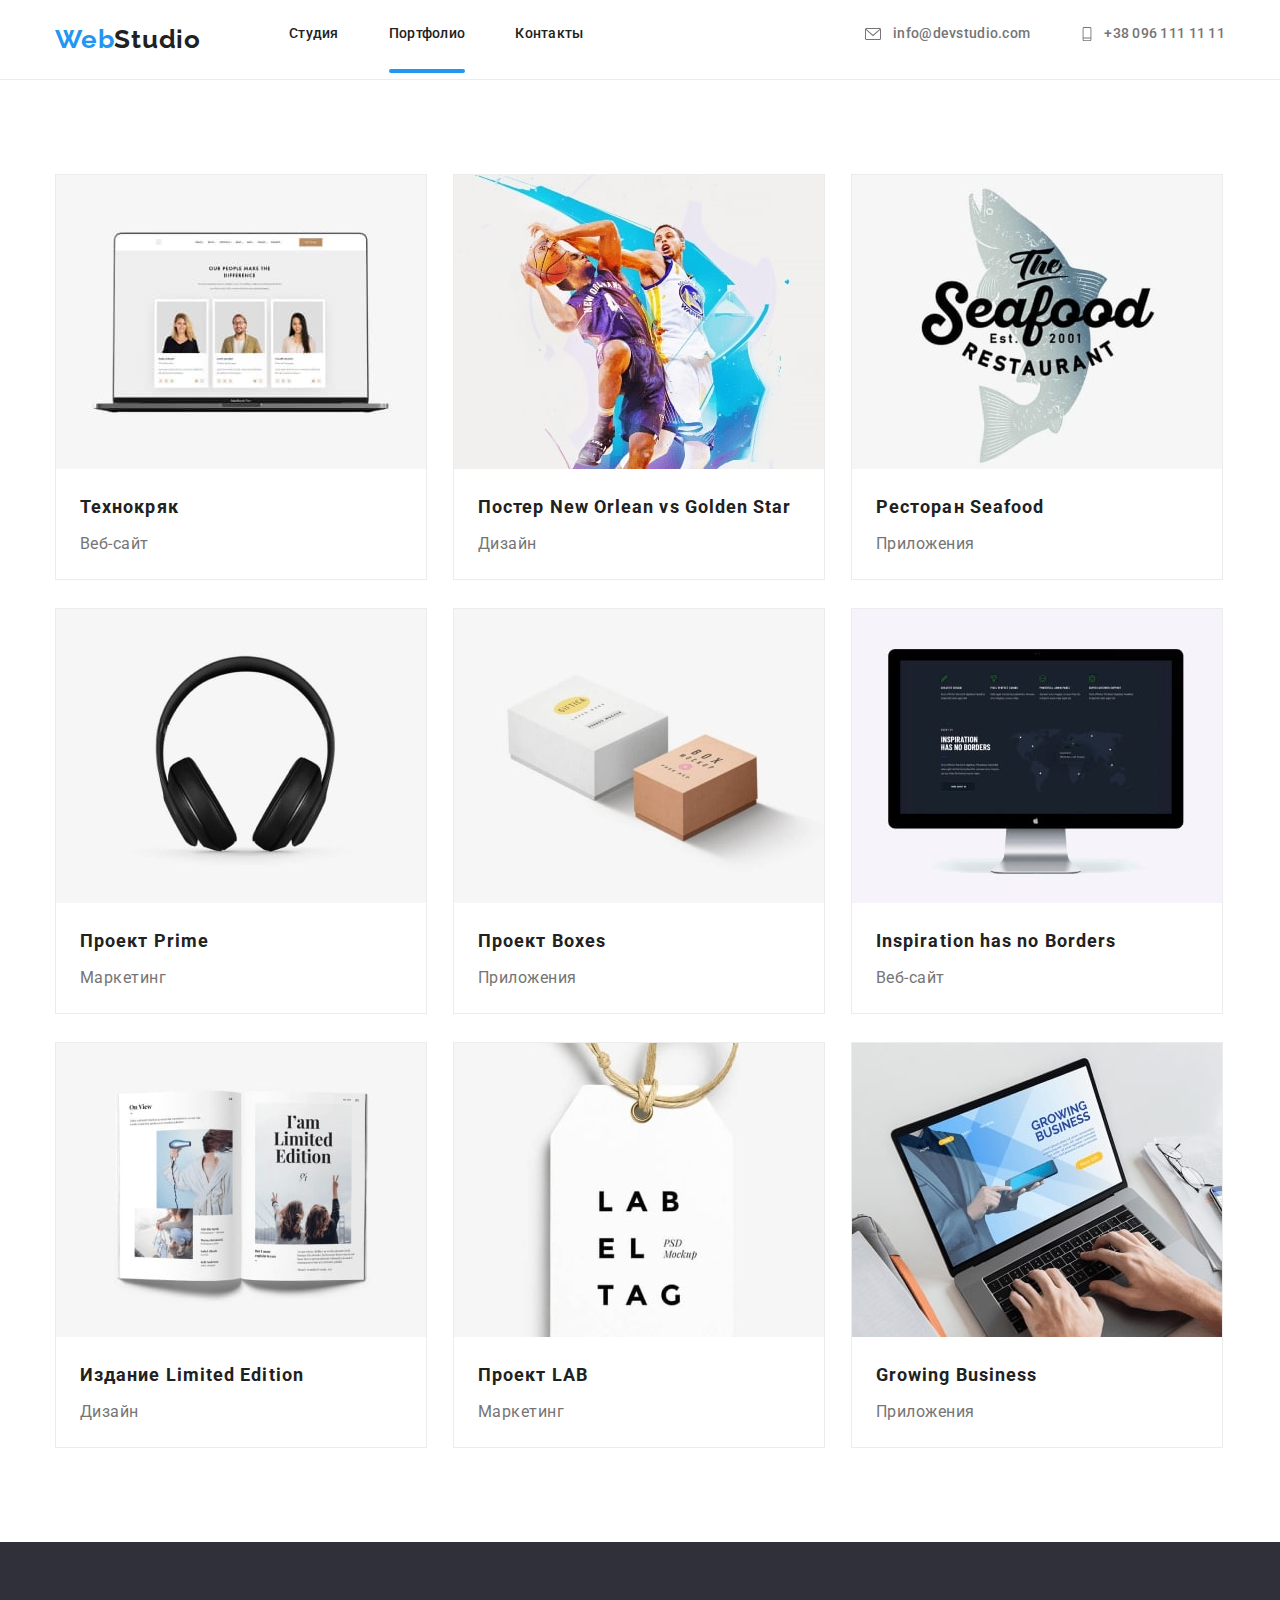
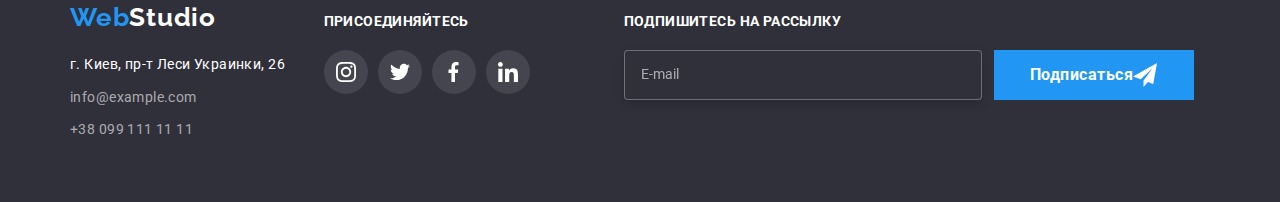
==== commit 0e3ae7fc: "." ====
--- a/portfolio.html
+++ b/portfolio.html
@@ -260,6 +260,7 @@
  </main>
 <footer class="footer">
     <div class="container footer__full">
+        <div class="footer-top">
         <div class="container-1 footer__adress">
             <a href="" class="footer__logo link logo-span--color-light"><span class="web">Web</span>Studio</a>
             <address>
@@ -312,6 +313,7 @@
                 </li>
             </ul>
         </div>
+        </div>
         <div class="container-2 footer__subscribe subscribe">
             <h4 class="h4">Подпишитесь на рассылку</h4>
             <form name="subscribe-form" class="subscribe-form" autocomplete="on" novalidate>
--- a/css/main.min.css
+++ b/css/main.min.css
@@ -1,2 +1,2 @@
-.header{padding-top:16px;padding-bottom:16px;border-bottom:1px solid #ececec}@media screen and (min-width: 1200px){.header{padding-top:24px;padding-bottom:24px;border-bottom:1px solid #ececec}}@media screen and (min-width: 1200px){.header__container{display:flex;justify-content:space-between;align-items:center}}@media screen and (min-width: 1px) and (max-width: 767px){.header__container{display:flex;justify-content:space-between;align-items:center}}@media screen and (min-width: 768px){.header__container{display:flex;justify-content:space-between;align-items:flex-start}}.header__navigation{display:flex}.header-list{display:flex}@media screen and (max-width: 767px){.header-list{display:none}}@media screen and (min-width: 1200px){.header__connect{display:flex;margin-left:auto;align-items:center;justify-content:center;flex-direction:row}}@media screen and (max-width: 767px){.header__connect{display:none}}@media screen and (min-width: 768px) and (max-width: 1199px){.header__connect{display:flex;margin-left:80px;flex-direction:column}}@media screen and (min-width: 768px){.header__contacts:nth-of-type(1){margin-right:0px;margin-bottom:10px}}@media screen and (min-width: 1200px){.header__contacts:nth-of-type(1){margin-right:50px;margin-bottom:0px}}@media screen and (min-width: 768px){.header__contacts{font-family:Roboto;font-style:normal;font-weight:500;font-size:12px;line-height:14px;letter-spacing:0.02em;color:#757575}}@media screen and (min-width: 1200px){.header__logo{margin-right:93px}}@media screen and (min-width: 768px){.header__logo{margin-right:88px}}.header-list__item{margin-right:50px}.header-list__item:last-child{margin-right:0;transition:color 200ms linear;transition-timing-function:cubic-bezier(0.4, 0, 0.2, 1)}.header__logo{font-family:Raleway;font-weight:700;font-size:26px;line-height:1.19;letter-spacing:0.03em}.header-list__link{font-weight:500;font-size:14px;line-height:1.14;letter-spacing:0.02em;color:var(--first-text-color);transition:color 200ms linear;transition-timing-function:cubic-bezier(0.4, 0, 0.2, 1);position:relative}.header-list__link.current::after{content:"";width:100%;height:4px;background-color:var(--accent-color);border-radius:10px;position:absolute;left:0;bottom:-32px}.header-list__link:hover,.header-list__link:focus{color:var(--accent-color)}.header__contacts{display:flex;font-weight:500;font-size:14px;line-height:1.14;letter-spacing:0.02em;color:var(--second-text-color);align-items:center;margin-right:30px;transition:color 200ms linear;transition-timing-function:cubic-bezier(0.4, 0, 0.2, 1)}.header__contacts:hover,.header__contacts:focus{color:var(--accent-color)}.header__contacts:hover .header__social-icon,.header__contacts:focus .header__social-icon{fill:var(--accent-color)}.header__contacts:last-child{margin-right:0}.logo-span--color-dark{color:var(--first-text-color)}.web{color:var(--accent-color)}.header__social-icon{fill:var(--second-text-color);margin-right:10px;align-self:center;transition:color 200ms linear;transition-timing-function:cubic-bezier(0.4, 0, 0.2, 1)}.open-menu-btn__icon{fill:black}.mob-menu{position:fixed;background-color:#fff;width:100vw;height:100vh;top:0;z-index:5;padding-top:48px;padding-bottom:48px;padding-left:40px}@media screen and (min-width: 768px){.mob-menu{display:none}}.mob-menu .container{display:flex;flex-direction:column;justify-content:space-between;height:100%}.mob-menu-social__icon{fill:#000}.mob-menu-list__item{margin-bottom:32px}.mob-menu-list__link{font-family:Roboto;font-style:normal;font-weight:500;font-size:40px;line-height:calc(47 / 40);letter-spacing:0.02em;color:#212121}.mob-menu-list__link:hover,.mob-menu-list__link:focus{color:var(--accent-color)}.mob-menu__connect{display:flex;justify-content:space-between;flex-direction:column}.mob-menu__contacts{font-family:Roboto;font-style:normal;font-weight:500;font-size:34px;line-height:calc(40 / 34);letter-spacing:0.02em;color:var(--accent-color);margin-bottom:32px}.mob-menu__contacts-mail{font-family:Roboto;font-style:normal;font-weight:500;font-size:24px;line-height:calc(28 / 24);letter-spacing:0.02em;color:#757575;margin-bottom:64px}.mob-social{display:flex}.mob-menu-social-list{display:flex;justify-content:space-between;flex-direction:row}.mob-menu-social__item{margin-right:20px}.mob-menu-social__link{font-family:Roboto;font-style:normal;font-weight:500;font-size:18px;line-height:calc(22 / 18);letter-spacing:0.02em;color:#2196f3}.line{display:flex;align-self:center;width:22px;height:0px;border:1px solid rgba(33,33,33,0.2);transform:rotate(90deg)}:root{--first-text-color: #212121;--second-text-color: #757575;--third-text-color: #ffffff;--mail-text-color: rgba(255, 255, 255, 0.6);--social-icon-color: rgba(255, 255, 255, 0.1);--first-button-color: #f5f4fa;--second-button-color: #2196f3;--accent-color: #2196f3;--bg-color: #2f303a;--bg-color-2: #f5f4fa;--social-icon-color: rgba(255, 255, 255, 0.1);--icon-first-color: #afb1b8}p,h1,h2,h3,h4,h5,h6{margin:0}ul{margin:0;padding:0}button{cursor:pointer}img{display:block}address{font-style:normal}body{font-family:Roboto;font-style:normal}.list{margin-left:0;padding-left:0;list-style:none}.link{text-decoration:none}.points{padding-top:60px;padding-bottom:60px}@media screen and (min-width: 1200px){.points{padding-top:94px;padding-bottom:94px;margin-bottom:94px}}@media screen and (min-width: 1200px){.points__section{display:flex;align-items:center;justify-content:space-between;flex-direction:column}}.points-list__title{font-weight:700;font-size:14px;line-height:1.14;letter-spacing:0.03em;text-transform:uppercase;color:var(--first-text-color);margin-bottom:10px}@media screen and (max-width: 767px){.points-list__title{text-align:center}}.points-list__pre-title{font-weight:400;font-size:14px;line-height:1.71;letter-spacing:0.03em;color:var(--second-text-color)}.symbols__under{padding:30px 0 30px 0;width:100%}@media screen and (min-width: 768px){.symbols__under{width:calc(100% / 2 - 30px 0);width:354px}}@media screen and (min-width: 1200px){.symbols__under{width:270px}}.symbols-list{margin-right:0;margin-bottom:30px}@media screen and (min-width: 768px){.symbols-list{display:flex;flex-wrap:wrap}}@media screen and (min-width: 1200px){.symbols-list{display:flex;flex-wrap:nowrap}}.symbols-list__item{margin-bottom:30px}@media screen and (min-width: 768px){.symbols-list__item{width:calc(100% / 2 - 30px 0);margin-right:30px;margin-bottom:30px}.symbols-list__item:nth-of-type(2n){margin-right:0}.symbols-list__item:nth-of-type(3){margin-bottom:0}.symbols-list__item:nth-of-type(4){margin-bottom:0}}@media screen and (min-width: 1200px){.symbols-list__item{width:270px;height:120px;margin-right:30px}.symbols-list__item:nth-of-type(2){margin-right:30px}.symbols-list__item:last-child{margin-right:0}}.symbols-list__item:last-child{margin-bottom:0}@media screen and (min-width: 1200px){.symbols-list__link{padding:0;width:100%;height:100%;display:flex;align-items:center;justify-content:center;background-color:var(--bg-color-2)}}@media screen and (min-width: 768px) and (max-width: 1199px){.symbols-list__link{width:354px;height:120px;display:flex;align-items:center;justify-content:center;background-color:var(--bg-color-2)}}@media screen and (min-width: 1px) and (max-width: 767px){.symbols-list__link{padding-top:25px;padding-bottom:25px;width:100%;height:100%;width:100%;height:100%;display:flex;align-items:center;justify-content:center;background-color:var(--bg-color-2)}}.symbols-list__icon{display:flex;align-items:center;justify-content:center}h1{font-size:26px;font-weight:900;line-height:1.61;letter-spacing:0.06em;text-transform:uppercase;text-align:center;color:var(--third-text-color);width:360px}@media screen and (min-width: 1200px){h1{font-size:44px;line-height:1.36;width:696px;height:120px;left:452px}}.main-title__section{padding:118px 60px 118px 60px;width:100%;display:flex;align-items:center;justify-content:space-between;flex-direction:column;align-items:center}@media screen and (min-width: 1200px){.main-title__section{display:flex;align-items:center;justify-content:space-between;flex-direction:column}}.main-title{background-position:center;background-repeat:no-repeat;background-size:cover}@media screen and (min-width: 1px) and (max-width: 767px){.main-title{background-position:center;background-repeat:no-repeat;background-size:cover;background-image:linear-gradient(rgba(47,48,58,0.4), rgba(47,48,58,0.4)),url(../images/bg-img-mobile-1x.jpg)}}@media screen and (min-width: 1px) and (max-width: 767px) and (min-device-pixel-ratio: 2), screen and (min-width: 1px) and (max-width: 767px) and (min-resolution: 192dpi), screen and (min-width: 1px) and (max-width: 767px) and (min-resolution: 2dppx){.main-title{background-image:linear-gradient(rgba(47,48,58,0.4), rgba(47,48,58,0.4)),url(../images/bg-img-mobile-2x.jpg)}}@media screen and (min-width: 768px){.main-title{background-image:linear-gradient(rgba(47,48,58,0.4), rgba(47,48,58,0.4)),url(../images/bg-img-tablet-1x.jpg)}}@media screen and (min-width: 768px) and (min-device-pixel-ratio: 2), screen and (min-width: 768px) and (min-resolution: 192dpi), screen and (min-width: 768px) and (min-resolution: 2dppx){.main-title{background-image:linear-gradient(rgba(47,48,58,0.4), rgba(47,48,58,0.4)),url(../images/bg-img-tablet-2x.jpg)}}@media screen and (min-width: 1200px){.main-title{background-image:linear-gradient(rgba(47,48,58,0.4), rgba(47,48,58,0.4)),url(../images/bg-img.jpg);padding-top:200px;padding-bottom:280px}}@media screen and (min-width: 1200px) and (min-device-pixel-ratio: 2), screen and (min-width: 1200px) and (min-resolution: 192dpi), screen and (min-width: 1200px) and (min-resolution: 2dppx){.main-title{background-image:linear-gradient(rgba(47,48,58,0.4), rgba(47,48,58,0.4)),url(../images/bg-img-2x.jpg)}}@media screen and (min-width: 1200px){.products__img{width:370px;height:294px}}.products{padding-bottom:94px}@media screen and (min-width: 0px) and (max-width: 1199px){.products{display:none}}@media screen and (min-width: 1200px){.products{display:flex}}@media screen and (min-width: 320px) and (max-width: 1199px){.products-list{display:none}}@media screen and (min-width: 1200px){.products-list{display:flex}}.products-list__item{margin-right:30px;position:relative}.products-list__item:last-child{margin-right:0}.products__section{display:flex;align-items:center;justify-content:space-between;flex-direction:column}.products-list__bottom{font-family:Roboto;font-style:normal;font-weight:bold;font-size:14px;line-height:1.14;text-align:center;letter-spacing:0.03em;text-transform:uppercase;color:#ffffff;padding:27px 82px;background-color:rgba(47,48,58,0.8);width:370px;position:absolute;top:224px;left:0}.team{padding-top:60px;padding-bottom:60px;background-color:var(--bg-color-2)}@media screen and (min-width: 1200px){.team{padding-top:94px;padding-bottom:94px}}@media screen and (min-width: 768px){.team-list{display:flex;flex-wrap:wrap}}@media screen and (min-width: 1200px){.team-list{display:flex;margin-left:0}}.team-list__item{margin-bottom:30px;box-shadow:0px 1px 3px rgba(0,0,0,0.12),0px 1px 1px rgba(0,0,0,0.14),0px 2px 1px rgba(0,0,0,0.2);border-radius:0px 0px 4px 4px;background-color:#fff;width:100%}@media screen and (min-width: 768px){.team-list__item{flex-basis:calc(100% / 2 - 30px);margin-left:30px;margin-bottom:30px}.team-list__item:nth-of-type(1){margin-left:0}.team-list__item:nth-of-type(3){margin-bottom:0;margin-left:0}.team-list__item:nth-of-type(4){margin-bottom:0}}@media screen and (min-width: 1200px){.team-list__item{margin-right:30px;margin-bottom:0;margin-left:0;flex-basis:calc(100% / 4 - 30px)}.team-list__item:last-child{margin-right:0}}.team-list__item:last-child{margin-bottom:0}@media screen and (min-width: 1200px){.team-list__item:last-child{margin-right:0}}.team-item__under{padding:30px 0 30px 0;width:100%}@media screen and (min-width: 1200px){.team-item__under{margin-bottom:0;margin-top:0}}.team-list__title{font-weight:500;font-size:16px;line-height:1.19;letter-spacing:0.03em;color:var(--first-text-color);text-align:center}.team-list__text{font-weight:400;font-size:16px;line-height:1.19;letter-spacing:0.03em;color:var(--second-text-color);margin-top:10px;text-align:center}@media screen and (min-width: 1200px){.team__section{display:flex;align-items:center;justify-content:space-between;flex-direction:column}}.team__img{width:100%;height:100%}@media screen and (min-width: 768px){.team__img{width:354px;height:374px}}@media screen and (min-width: 1200px){.team__img{width:270px;height:260px}}.h2{text-align:center;font-weight:700;font-size:36px;line-height:1.17;letter-spacing:0.03em;color:var(--first-text-color);margin-bottom:30px}@media screen and (min-width: 1200px){.h2{margin-bottom:50px}}.social-list{display:flex;justify-content:center}.social-list__item{width:44px;height:44px;margin-right:10px;margin-top:16px;transition:color 200ms linear;transition-timing-function:cubic-bezier(0.4, 0, 0.2, 1)}.social-list__item:last-child{margin-right:0;transition:color 200ms linear;transition-timing-function:cubic-bezier(0.4, 0, 0.2, 1)}.social-list__link{width:100%;height:100%;border-radius:50%;display:flex;align-items:center;justify-content:center;background-color:var(--third-text-color);transition:color 200ms linear;transition-timing-function:cubic-bezier(0.4, 0, 0.2, 1)}.social-list__link:hover,.social-list__link:focus{background-color:var(--accent-color)}.social-list__link:hover .social-list__icon,.social-list__link:focus .social-list__icon{fill:var(--third-text-color)}.social-list__icon{fill:var(--icon-first-color);transition:color 200ms linear;transition-timing-function:cubic-bezier(0.4, 0, 0.2, 1)}.clients{padding-top:60px;padding-bottom:60px}@media screen and (min-width: 1200px){.clients{padding-top:94px;padding-bottom:94px}}@media screen and (min-width: 1200px){.clients__block{display:flex;align-items:center;justify-content:space-between;flex-direction:column}}.clients-list{display:flex;flex-wrap:wrap;margin-right:0}@media screen and (min-width: 768px){.clients-list{display:flex;flex-wrap:wrap;margin-right:0}}@media screen and (min-width: 1200px){.clients-list{display:flex;flex-wrap:nowrap;margin-right:0}}@media screen and (max-width: 767px){.clients-list__item{width:210px;height:92px;width:calc(100% / 2 - 30px 0);margin-right:30px;margin-bottom:30px}.clients-list__item:nth-of-type(2n){margin-right:0}.clients-list__item:nth-of-type(5){margin-bottom:0}.clients-list__item:nth-of-type(6){margin-bottom:0}}@media screen and (min-width: 768px){.clients-list__item{width:226px;height:92px;width:calc(100% / 3 - 30px 0);margin-right:30px;margin-bottom:30px}.clients-list__item:nth-of-type(3n){margin-right:0}.clients-list__item:nth-of-type(4){margin-bottom:0}.clients-list__item:nth-of-type(5){margin-bottom:0}.clients-list__item:nth-of-type(6){margin-bottom:0}}@media screen and (min-width: 1200px){.clients-list__item{width:170px;height:92px;margin-right:30px;margin-bottom:30px;margin-left:0;flex-basis:calc(100% / 4 - 30px 0)}.clients-list__item:last-child{margin-right:0}.clients-list__item:nth-of-type(3){margin-right:30px}}.clients-list__link{width:100%;height:100%;display:flex;align-items:center;justify-content:center;background-color:var(--third-text-color);border:1px solid var(--icon-first-color);box-sizing:border-box;border-radius:4px;transition:color 200ms linear, border 200ms linear;transition-timing-function:cubic-bezier(0.4, 0, 0.2, 1)}.clients-list__link:hover,.clients-list__link:focus{border:1px solid var(--accent-color)}.clients-list__link:hover .clients-list__icon,.clients-list__link:focus .clients-list__icon{fill:var(--accent-color)}.clients-list__icon{fill:var(--icon-first-color);transition:color 200ms linear;transition-timing-function:cubic-bezier(0.4, 0, 0.2, 1)}.footer{background-color:var(--bg-color);padding-top:60px;padding-bottom:60px}@media screen and (min-width: 1200px){.footer__full{display:flex;align-items:center;justify-content:space-between;align-items:baseline}}@media screen and (min-width: 1px) and (max-width: 767px){.footer__full{display:flex;align-items:center;justify-content:space-between;flex-direction:column}}@media screen and (min-width: 768px) and (max-width: 1199px){.footer-top{display:flex;align-items:center;justify-content:space-between;flex-direction:row}}@media screen and (min-width: 1200px){.footer-top{width:507px;display:flex;align-items:flex-start;align-items:baseline;flex-direction:row}}@media screen and (min-width: 1200px){.footer__adress{display:flex;align-items:flex-start;justify-content:space-between;flex-direction:column}}@media screen and (min-width: 1px) and (max-width: 1199px){.footer__adress{display:flex;align-items:center;justify-content:space-between;flex-direction:column}}.footer__logo{font-family:Raleway;font-weight:700;font-size:26px;line-height:1.19;letter-spacing:0.03em;margin-bottom:20px}@media screen and (min-width: 1200px){.footer-social{display:flex;margin-bottom:0}}@media screen and (min-width: 1px) and (max-width: 1199px){.footer-social{display:flex;margin-bottom:60px}}.footer-social__item{width:44px;height:44px;margin-right:10px}.footer-social__link{width:100%;height:100%;border-radius:50%;display:flex;align-items:center;justify-content:center;background-color:var(--social-icon-color);transition:background-color 200ms linear, color 200ms linear;transition-timing-function:cubic-bezier(0.4, 0, 0.2, 1)}.footer-social__link:hover,.footer-social__link:focus{background-color:var(--accent-color);color:var(--third-text-color)}.footer-social__link:hover .footer-social__icon,.footer-social__link:focus .footer-social__icon{fill:var(--third-text-color)}.footer-social__icon{fill:var(--third-text-color)}.footer-social__item:last-child{margin-right:0}.logo-span--color-light{color:var(--third-text-color)}@media screen and (min-width: 1200px){.footer-contact-list{display:flex;flex-direction:column}}@media screen and (min-width: 1px) and (max-width: 1199px){.footer-contact-list{display:flex;align-items:center;justify-content:space-between;flex-direction:column;margin-bottom:60px}}@media screen and (min-width: 1200px){.item{margin-top:9px}.item-1{margin-top:9px}}@media screen and (min-width: 1px) and (max-width: 1199px){.item{margin-top:8px}.item-1{margin-top:8px}}.footer-contact-list__link{font-size:14px;font-style:normal;line-height:1.71;letter-spacing:0.03em;color:var(--third-text-color);margin-top:20px}.footer-contact-list__tel{font-size:14px;font-style:normal;line-height:1.71;letter-spacing:0.03em;color:var(--mail-text-color)}.h4{font-family:Roboto;font-style:normal;font-weight:bold;font-size:14px;line-height:1.14;letter-spacing:0.03em;text-transform:uppercase;color:var(--third-text-color);margin-bottom:20px}@media screen and (min-width: 1200px){.footer__social{display:flex;align-items:flex-start;justify-content:space-between;flex-direction:column}}@media screen and (min-width: 1px) and (max-width: 1199px){.footer__social{display:flex;align-items:center;justify-content:space-between;flex-direction:column}}@media screen and (min-width: 1200px){.footer__subscribe{display:flex;align-items:flex-start;justify-content:space-between;flex-direction:column}}@media screen and (min-width: 1px) and (max-width: 1199px){.footer__subscribe{display:flex;align-items:center;justify-content:space-between;flex-direction:column}}@media screen and (min-width: 1200px){.subscribe-form{display:flex}}@media screen and (min-width: 1px) and (max-width: 1199px){.subscribe-form{display:flex;align-items:center;justify-content:space-between;flex-direction:column}}.subscribe-form__input{display:flex;color:rgba(255,255,255,0.6);padding-left:16px;height:50px;border:1px solid rgba(255,255,255,0.3);box-sizing:border-box;filter:drop-shadow(0px 4px 4px rgba(0,0,0,0.15));border-radius:4px;background-color:var(--bg-color)}@media screen and (min-width: 1200px){.subscribe-form__input{width:358px}}@media screen and (min-width: 1px) and (max-width: 1199px){.subscribe-form__input{width:450px}}.subscribe-form__input::placeholder{position:absolute;top:15px;left:16px;font-family:Roboto;font-style:normal;font-weight:normal;font-size:14px;line-height:20px;letter-spacing:0.01em;color:rgba(255,255,255,0.6)}.subscribe-form__input:not(:placeholder-shown){border:1px solid var(--accent-color)}.backdrop{width:100vw;height:100vh;background-color:rgba(0,0,0,0.2);position:fixed;top:0;left:0;transition:opacity 200ms, visibility 200ms}.backdrop.is-hidden .modal{transform:scale(1.5)}.modal{width:450px;height:609px;background-color:#fff;border-radius:4px;position:absolute;top:50%;left:50%;transform:scale(1) translate(-50%, -50%);transition:transform 200ms;padding:40px}@media screen and (min-width: 1200px){.modal{width:528px;height:581px}}.modal__close-btn{position:absolute;top:10px;right:10px;width:30px;height:30px;background:#ffffff;border:1px solid rgba(0,0,0,0.1);border-radius:50%;display:flex;align-items:center;justify-content:center}.modal__close-btn:hover,.modal__close-btn:focus{background-color:#fff}.modal__close-btn:hover .modal__close-btn__icon,.modal__close-btn:focus .modal__close-btn__icon{fill:var(--accent-color)}.modal-form__field__icon{position:absolute;top:50%;left:12px;fill:#212121}.modal-title{font-family:Roboto;font-style:normal;font-weight:bold;font-size:20px;line-height:1.15;text-align:center;letter-spacing:0.03em;color:#212121;margin-bottom:12px}.modal-form__field__input{width:100%;height:40px;padding-top:12px;padding-bottom:12px;padding-left:42px;border:1px solid rgba(33,33,33,0.2);box-sizing:border-box;border-radius:4px}.modal-form__field__input:hover,.modal-form__field__input:focus{border:1px solid var(--accent-color)}.modal-form__field__input:hover+.modal-form__field__icon,.modal-form__field__input:focus+.modal-form__field__icon{fill:var(--accent-color)}.modal-form__field__text{width:100%;height:120px;border:1px solid rgba(33,33,33,0.2);box-sizing:border-box;border-radius:4px;padding:12px 16px}.modal-form__field__text::placeholder{position:absolute;top:15px;left:16px;font-family:Roboto;font-style:normal;font-weight:normal;font-size:14px;line-height:20px;letter-spacing:0.01em;color:rgba(117,117,117,0.5)}.modal-form__field__text:hover,.modal-form__field__text:focus{border:1px solid var(--accent-color)}.modal-form__field__check{position:absolute;top:437px;left:76.38px;margin-bottom:30px;margin-top:10px}.modal-form__field__check:checked+.modal-form__field__check-text::before{background-image:url(../images/check.svg);background-position:center;background-size:cover;background-repeat:no-repeat;border:none}.modal-form__field__check-text{font-size:12px;color:#757575;display:flex}@media screen and (min-width: 1200px){.modal-form__field__check-text{font-size:14px}}.modal-form__field__check-text::before{content:"";width:16px;height:15px;border:2px solid #212121;margin-right:8.38px;display:block;border-radius:2px}.modal-form__field{margin-bottom:10px;position:relative}.is-hidden{visibility:hidden;opacity:0;pointer-events:none}.modal-form__field__top{font-family:Roboto;font-size:12px;line-height:1.17;letter-spacing:0.01em;color:#757575;margin-bottom:4px;display:block;margin-bottom:4px}.modal-form__field__link{color:#2196f3}textarea{resize:none;padding:12px 16px}.main{padding-top:94px;padding-bottom:94px}.kinds__photo{display:flex;justify-content:space-between}.kinds__section{display:flex;align-items:center;justify-content:space-between;flex-direction:column;margin-bottom:50px}.kinds-list{display:flex}@media screen and (min-width: 1px) and (max-width: 1199px){.main{padding-top:60px;padding-bottom:60px}}.photo-list{display:flex;flex-wrap:wrap}.photo-list__item{width:100%;border:1px solid #ececec;transition:background-color 200ms linear, box-shadow 200ms linear;transition-timing-function:cubic-bezier(0.4, 0, 0.2, 1)}@media screen and (min-width: 1200px){.photo-list__item{margin:0 13px 28px 13px;flex-basis:calc(100% / 3 - 30px)}}.photo-list__item:hover,.photo-list__item:focus{box-shadow:0px 1px 1px rgba(0,0,0,0.12),0px 4px 4px rgba(0,0,0,0.06),1px 4px 6px rgba(0,0,0,0.16)}.photo-list__item:hover .photo-list__item__top{transform:translateY(0)}.photo-list__item:nth-of-type(3n){margin-right:0}.photo-list__item:nth-of-type(3n+1){margin-left:0}.photo-list__item:nth-last-of-type(-n+3){margin-bottom:0}button:active,button:hover,button:focus{cursor:pointer;background:var(--second-button-color)}.photo-list__item__wrap{position:relative;overflow:hidden}.photo-list__item__top{position:absolute;top:0;left:0;height:100%;font-size:18px;color:#ffffff;line-height:1.56;padding:63px 24px;background-color:rgba(33,150,243,0.9);transform:translateY(100%);transition:transform 200ms}.photo-list__text{padding:20px 24px 20px 24px;width:370px}.photo-list__title{font-weight:700;font-size:18px;line-height:2;letter-spacing:0.06em;color:var(--first-text-color)}.photo-list__pre-title{font-size:16px;line-height:1.87;letter-spacing:0.03em;color:var(--second-text-color);margin-top:4px}.portfolio-img{width:450px;height:294px}@media screen and (min-width: 768px){.portfolio-img{width:354px;height:294px}}@media screen and (min-width: 1200px){.portfolio-img{width:294px;height:262px}}.open-menu-btn{border:none;background-color:transparent;margin-left:auto}@media screen and (min-width: 768px){.open-menu-btn{display:none}}.open-menu-btn:hover,.open-menu-btn:focus{background-color:transparent}.open-menu-btn:hover .open-menu-btn__icon,.open-menu-btn:focus .open-menu-btn__icon{fill:var(--accent-color)}.mob-menu__btn{position:absolute;top:10px;right:15px;width:40px;height:40px;background:#ffffff;border:none;display:flex;align-items:center;justify-content:center}.mob-menu__btn:hover,.mob-menu__btn:focus{background-color:#fff}.mob-menu__btn:hover .mob-menu__btn__icon,.mob-menu__btn:focus .mob-menu__btn__icon{fill:var(--accent-color)}.main-title__btn{background-color:var(--accent-color);font-family:Roboto, sans-serif;font-weight:700;font-size:16px;line-height:1.62;letter-spacing:0.03em;color:var(--third-text-color);margin-top:40px;width:200px;height:50px;left:140px;top:292px;align-self:center;border-radius:4px;text-align:center;letter-spacing:0.03em;border:none;margin-top:30px}@media screen and (min-width: 1200px){.main-title__btn{left:700px;top:430px;margin-top:30px}}button:active,button:hover{cursor:pointer}.modal-form__field__submit-btn{position:absolute;top:519px;left:125px;background-color:var(--accent-color);border-radius:4px;font-family:Roboto, sans-serif;font-weight:700;font-size:16px;line-height:1.62;letter-spacing:0.03em;color:var(--third-text-color);width:200px;height:50px;border:none}@media screen and (min-width: 1200px){.modal-form__field__submit-btn{top:491px;left:164px}}.modal-form__field__submit-btn:hover{box-shadow:0px 4px 4px rgba(0,0,0,0.15)}.kinds-list__btn{background-color:var(--first-button-color);border-radius:4px;font-family:Roboto;font-weight:500;font-size:16px;line-height:1.62;text-align:center;letter-spacing:0.03em;border:none;padding:6px 22px;margin-right:8px;transition:color 200ms linear, background-color 200ms linear;transition-timing-function:cubic-bezier(0.4, 0, 0.2, 1)}.kinds-list__btn:hover,.kinds-list__btn:active,.kinds-list__btn:focus{color:var(--third-text-color)}.subscribe-form__btn{display:flex;justify-content:center;align-items:center;font-family:Roboto;font-style:normal;font-weight:700;font-size:16px;line-height:1.87;color:#fff;background-color:var(--accent-color);border:none;letter-spacing:0.03em;width:200px;height:50px;margin-left:12px;transition:background-color 200ms linear, color 200ms linear;transition-timing-function:cubic-bezier(0.4, 0, 0.2, 1)}@media screen and (min-width: 1200px){.subscribe-form__btn{margin-top:0}}@media screen and (min-width: 1px) and (max-width: 1199px){.subscribe-form__btn{margin-top:20px}}.container{width:100%;margin:0 auto;padding-left:15px;padding-right:15px}@media screen and (min-width: 480px){.container{width:480px}}@media screen and (min-width: 768px){.container{width:768px}}@media screen and (min-width: 1200px){.container{width:1200px}}.container-1{margin:0 auto;padding-left:15px;padding-right:15px}@media screen and (min-width: 480px){.container-1{width:262px}}@media screen and (min-width: 768px){.container-1{width:320px}}@media screen and (min-width: 1200px){.container-1{width:500px}}.container-2{margin:0 auto;padding-left:15px;padding-right:15px}@media screen and (min-width: 480px){.container-2{width:249px}}@media screen and (min-width: 768px){.container-2{width:364.8px}}@media screen and (min-width: 1200px){.container-2{width:570px}}.container-3{width:100%;margin:0 auto;padding-left:15px;padding-right:15px;margin-bottom:50px}@media screen and (min-width: 480px){.container-3{width:480px}}@media screen and (min-width: 768px){.container-3{width:768px}}@media screen and (min-width: 1200px){.container-3{width:1200px}}
+.header{padding-top:16px;padding-bottom:16px;border-bottom:1px solid #ececec}@media screen and (min-width: 1200px){.header{padding-top:24px;padding-bottom:24px;border-bottom:1px solid #ececec}}@media screen and (min-width: 1200px){.header__container{display:flex;justify-content:space-between;align-items:center}}@media screen and (min-width: 1px) and (max-width: 767px){.header__container{display:flex;justify-content:space-between;align-items:center}}@media screen and (min-width: 768px){.header__container{display:flex;justify-content:space-between;align-items:flex-start}}.header__navigation{display:flex}.header-list{display:flex}@media screen and (max-width: 767px){.header-list{display:none}}@media screen and (min-width: 1200px){.header__connect{display:flex;margin-left:auto;align-items:center;justify-content:center;flex-direction:row}}@media screen and (max-width: 767px){.header__connect{display:none}}@media screen and (min-width: 768px) and (max-width: 1199px){.header__connect{display:flex;margin-left:80px;flex-direction:column}}@media screen and (min-width: 768px){.header__contacts:nth-of-type(1){margin-right:0px;margin-bottom:10px}}@media screen and (min-width: 1200px){.header__contacts:nth-of-type(1){margin-right:50px;margin-bottom:0px}}@media screen and (min-width: 768px){.header__contacts{font-family:Roboto;font-style:normal;font-weight:500;font-size:12px;line-height:14px;letter-spacing:0.02em;color:#757575}}@media screen and (min-width: 1200px){.header__logo{margin-right:93px}}@media screen and (min-width: 768px){.header__logo{margin-right:88px}}.header-list__item{margin-right:50px}.header-list__item:last-child{margin-right:0;transition:color 200ms linear;transition-timing-function:cubic-bezier(0.4, 0, 0.2, 1)}.header__logo{font-family:Raleway;font-weight:700;font-size:26px;line-height:1.19;letter-spacing:0.03em}.header-list__link{font-weight:500;font-size:14px;line-height:1.14;letter-spacing:0.02em;color:var(--first-text-color);transition:color 200ms linear;transition-timing-function:cubic-bezier(0.4, 0, 0.2, 1);position:relative}.header-list__link.current::after{content:"";width:100%;height:4px;background-color:var(--accent-color);border-radius:10px;position:absolute;left:0;bottom:-32px}.header-list__link:hover,.header-list__link:focus{color:var(--accent-color)}.header__contacts{display:flex;font-weight:500;font-size:14px;line-height:1.14;letter-spacing:0.02em;color:var(--second-text-color);align-items:center;margin-right:30px;transition:color 200ms linear;transition-timing-function:cubic-bezier(0.4, 0, 0.2, 1)}.header__contacts:hover,.header__contacts:focus{color:var(--accent-color)}.header__contacts:hover .header__social-icon,.header__contacts:focus .header__social-icon{fill:var(--accent-color)}.header__contacts:last-child{margin-right:0}.logo-span--color-dark{color:var(--first-text-color)}.web{color:var(--accent-color)}.header__social-icon{fill:var(--second-text-color);margin-right:10px;align-self:center;transition:color 200ms linear;transition-timing-function:cubic-bezier(0.4, 0, 0.2, 1)}.open-menu-btn__icon{fill:black}.mob-menu{position:fixed;background-color:#fff;width:100vw;height:100vh;top:0;z-index:5;padding-top:48px;padding-bottom:48px;padding-left:40px}@media screen and (min-width: 768px){.mob-menu{display:none}}.mob-menu .container{display:flex;flex-direction:column;justify-content:space-between;height:100%}.mob-menu-social__icon{fill:#000}.mob-menu-list__item{margin-bottom:32px}.mob-menu-list__link{font-family:Roboto;font-style:normal;font-weight:500;font-size:40px;line-height:calc(47 / 40);letter-spacing:0.02em;color:#212121}.mob-menu-list__link:hover,.mob-menu-list__link:focus{color:var(--accent-color)}.mob-menu__connect{display:flex;justify-content:space-between;flex-direction:column}.mob-menu__contacts{font-family:Roboto;font-style:normal;font-weight:500;font-size:34px;line-height:calc(40 / 34);letter-spacing:0.02em;color:var(--accent-color);margin-bottom:32px}.mob-menu__contacts-mail{font-family:Roboto;font-style:normal;font-weight:500;font-size:24px;line-height:calc(28 / 24);letter-spacing:0.02em;color:#757575;margin-bottom:64px}.mob-social{display:flex}.mob-menu-social-list{display:flex;justify-content:space-between;flex-direction:row}.mob-menu-social__item{margin-right:20px}.mob-menu-social__link{font-family:Roboto;font-style:normal;font-weight:500;font-size:18px;line-height:calc(22 / 18);letter-spacing:0.02em;color:#2196f3}.line{display:flex;align-self:center;width:22px;height:0px;border:1px solid rgba(33,33,33,0.2);transform:rotate(90deg)}:root{--first-text-color: #212121;--second-text-color: #757575;--third-text-color: #ffffff;--mail-text-color: rgba(255, 255, 255, 0.6);--social-icon-color: rgba(255, 255, 255, 0.1);--first-button-color: #f5f4fa;--second-button-color: #2196f3;--accent-color: #2196f3;--bg-color: #2f303a;--bg-color-2: #f5f4fa;--social-icon-color: rgba(255, 255, 255, 0.1);--icon-first-color: #afb1b8}p,h1,h2,h3,h4,h5,h6{margin:0}ul{margin:0;padding:0}button{cursor:pointer}img{display:block}address{font-style:normal}body{font-family:Roboto;font-style:normal}.list{margin-left:0;padding-left:0;list-style:none}.link{text-decoration:none}.points{padding-top:60px;padding-bottom:60px}@media screen and (min-width: 1200px){.points{padding-top:94px;padding-bottom:94px;margin-bottom:94px}}@media screen and (min-width: 1200px){.points__section{display:flex;align-items:center;justify-content:space-between;flex-direction:column}}.points-list__title{font-weight:700;font-size:14px;line-height:1.14;letter-spacing:0.03em;text-transform:uppercase;color:var(--first-text-color);margin-bottom:10px}@media screen and (max-width: 767px){.points-list__title{text-align:center}}.points-list__pre-title{font-weight:400;font-size:14px;line-height:1.71;letter-spacing:0.03em;color:var(--second-text-color)}.symbols__under{padding:30px 0 30px 0;width:100%}@media screen and (min-width: 768px){.symbols__under{width:calc(100% / 2 - 30px 0);width:354px}}@media screen and (min-width: 1200px){.symbols__under{width:270px}}.symbols-list{margin-right:0;margin-bottom:30px}@media screen and (min-width: 768px){.symbols-list{display:flex;flex-wrap:wrap}}@media screen and (min-width: 1200px){.symbols-list{display:flex;flex-wrap:nowrap}}.symbols-list__item{margin-bottom:30px}@media screen and (min-width: 768px){.symbols-list__item{width:calc(100% / 2 - 30px 0);margin-right:30px;margin-bottom:30px}.symbols-list__item:nth-of-type(2n){margin-right:0}.symbols-list__item:nth-of-type(3){margin-bottom:0}.symbols-list__item:nth-of-type(4){margin-bottom:0}}@media screen and (min-width: 1200px){.symbols-list__item{width:270px;height:120px;margin-right:30px}.symbols-list__item:nth-of-type(2){margin-right:30px}.symbols-list__item:last-child{margin-right:0}}.symbols-list__item:last-child{margin-bottom:0}@media screen and (min-width: 1200px){.symbols-list__link{padding:0;width:100%;height:100%;display:flex;align-items:center;justify-content:center;background-color:var(--bg-color-2)}}@media screen and (min-width: 768px) and (max-width: 1199px){.symbols-list__link{width:354px;height:120px;display:flex;align-items:center;justify-content:center;background-color:var(--bg-color-2)}}@media screen and (min-width: 1px) and (max-width: 767px){.symbols-list__link{padding-top:25px;padding-bottom:25px;width:100%;height:100%;width:100%;height:100%;display:flex;align-items:center;justify-content:center;background-color:var(--bg-color-2)}}.symbols-list__icon{display:flex;align-items:center;justify-content:center}h1{font-size:26px;font-weight:900;line-height:1.61;letter-spacing:0.06em;text-transform:uppercase;text-align:center;color:var(--third-text-color);width:360px}@media screen and (min-width: 1200px){h1{font-size:44px;line-height:1.36;width:696px;height:120px;left:452px}}.main-title__section{padding:118px 60px 118px 60px;width:100%;display:flex;align-items:center;justify-content:space-between;flex-direction:column;align-items:center}@media screen and (min-width: 1200px){.main-title__section{display:flex;align-items:center;justify-content:space-between;flex-direction:column}}.main-title{background-position:center;background-repeat:no-repeat;background-size:cover}@media screen and (min-width: 1px) and (max-width: 767px){.main-title{background-position:center;background-repeat:no-repeat;background-size:cover;background-image:linear-gradient(rgba(47,48,58,0.4), rgba(47,48,58,0.4)),url(../images/bg-img-mobile-1x.jpg)}}@media screen and (min-width: 1px) and (max-width: 767px) and (min-device-pixel-ratio: 2), screen and (min-width: 1px) and (max-width: 767px) and (min-resolution: 192dpi), screen and (min-width: 1px) and (max-width: 767px) and (min-resolution: 2dppx){.main-title{background-image:linear-gradient(rgba(47,48,58,0.4), rgba(47,48,58,0.4)),url(../images/bg-img-mobile-2x.jpg)}}@media screen and (min-width: 768px){.main-title{background-image:linear-gradient(rgba(47,48,58,0.4), rgba(47,48,58,0.4)),url(../images/bg-img-tablet-1x.jpg)}}@media screen and (min-width: 768px) and (min-device-pixel-ratio: 2), screen and (min-width: 768px) and (min-resolution: 192dpi), screen and (min-width: 768px) and (min-resolution: 2dppx){.main-title{background-image:linear-gradient(rgba(47,48,58,0.4), rgba(47,48,58,0.4)),url(../images/bg-img-tablet-2x.jpg)}}@media screen and (min-width: 1200px){.main-title{background-image:linear-gradient(rgba(47,48,58,0.4), rgba(47,48,58,0.4)),url(../images/bg-img.jpg);padding-top:200px;padding-bottom:280px}}@media screen and (min-width: 1200px) and (min-device-pixel-ratio: 2), screen and (min-width: 1200px) and (min-resolution: 192dpi), screen and (min-width: 1200px) and (min-resolution: 2dppx){.main-title{background-image:linear-gradient(rgba(47,48,58,0.4), rgba(47,48,58,0.4)),url(../images/bg-img-2x.jpg)}}@media screen and (min-width: 1200px){.products__img{width:370px;height:294px}}.products{padding-bottom:94px}@media screen and (min-width: 0px) and (max-width: 1199px){.products{display:none}}@media screen and (min-width: 1200px){.products{display:flex}}@media screen and (min-width: 320px) and (max-width: 1199px){.products-list{display:none}}@media screen and (min-width: 1200px){.products-list{display:flex}}.products-list__item{margin-right:30px;position:relative}.products-list__item:last-child{margin-right:0}.products__section{display:flex;align-items:center;justify-content:space-between;flex-direction:column}.products-list__bottom{font-family:Roboto;font-style:normal;font-weight:bold;font-size:14px;line-height:1.14;text-align:center;letter-spacing:0.03em;text-transform:uppercase;color:#ffffff;padding:27px 82px;background-color:rgba(47,48,58,0.8);width:370px;position:absolute;top:224px;left:0}.team{padding-top:60px;padding-bottom:60px;background-color:var(--bg-color-2)}@media screen and (min-width: 1200px){.team{padding-top:94px;padding-bottom:94px}}@media screen and (min-width: 768px){.team-list{display:flex;flex-wrap:wrap}}@media screen and (min-width: 1200px){.team-list{display:flex;margin-left:0}}.team-list__item{margin-bottom:30px;box-shadow:0px 1px 3px rgba(0,0,0,0.12),0px 1px 1px rgba(0,0,0,0.14),0px 2px 1px rgba(0,0,0,0.2);border-radius:0px 0px 4px 4px;background-color:#fff;width:100%}@media screen and (min-width: 768px){.team-list__item{flex-basis:calc(100% / 2 - 30px);margin-left:30px;margin-bottom:30px}.team-list__item:nth-of-type(1){margin-left:0}.team-list__item:nth-of-type(3){margin-bottom:0;margin-left:0}.team-list__item:nth-of-type(4){margin-bottom:0}}@media screen and (min-width: 1200px){.team-list__item{margin-right:30px;margin-bottom:0;margin-left:0;flex-basis:calc(100% / 4 - 30px)}.team-list__item:last-child{margin-right:0}}.team-list__item:last-child{margin-bottom:0}@media screen and (min-width: 1200px){.team-list__item:last-child{margin-right:0}}.team-item__under{padding:30px 0 30px 0;width:100%}@media screen and (min-width: 1200px){.team-item__under{margin-bottom:0;margin-top:0}}.team-list__title{font-weight:500;font-size:16px;line-height:1.19;letter-spacing:0.03em;color:var(--first-text-color);text-align:center}.team-list__text{font-weight:400;font-size:16px;line-height:1.19;letter-spacing:0.03em;color:var(--second-text-color);margin-top:10px;text-align:center}@media screen and (min-width: 1200px){.team__section{display:flex;align-items:center;justify-content:space-between;flex-direction:column}}.team__img{width:100%;height:100%}@media screen and (min-width: 768px){.team__img{width:354px;height:374px}}@media screen and (min-width: 1200px){.team__img{width:270px;height:260px}}.h2{text-align:center;font-weight:700;font-size:36px;line-height:1.17;letter-spacing:0.03em;color:var(--first-text-color);margin-bottom:30px}@media screen and (min-width: 1200px){.h2{margin-bottom:50px}}.social-list{display:flex;justify-content:center}.social-list__item{width:44px;height:44px;margin-right:10px;margin-top:16px;transition:color 200ms linear;transition-timing-function:cubic-bezier(0.4, 0, 0.2, 1)}.social-list__item:last-child{margin-right:0;transition:color 200ms linear;transition-timing-function:cubic-bezier(0.4, 0, 0.2, 1)}.social-list__link{width:100%;height:100%;border-radius:50%;display:flex;align-items:center;justify-content:center;background-color:var(--third-text-color);transition:color 200ms linear;transition-timing-function:cubic-bezier(0.4, 0, 0.2, 1)}.social-list__link:hover,.social-list__link:focus{background-color:var(--accent-color)}.social-list__link:hover .social-list__icon,.social-list__link:focus .social-list__icon{fill:var(--third-text-color)}.social-list__icon{fill:var(--icon-first-color);transition:color 200ms linear;transition-timing-function:cubic-bezier(0.4, 0, 0.2, 1)}.clients{padding-top:60px;padding-bottom:60px}@media screen and (min-width: 1200px){.clients{padding-top:94px;padding-bottom:94px}}@media screen and (min-width: 1200px){.clients__block{display:flex;align-items:center;justify-content:space-between;flex-direction:column}}.clients-list{display:flex;flex-wrap:wrap;margin-right:0}@media screen and (min-width: 768px){.clients-list{display:flex;flex-wrap:wrap;margin-right:0}}@media screen and (min-width: 1200px){.clients-list{display:flex;flex-wrap:nowrap;margin-right:0}}@media screen and (max-width: 767px){.clients-list__item{width:210px;height:92px;width:calc(100% / 2 - 30px 0);margin-right:30px;margin-bottom:30px}.clients-list__item:nth-of-type(2n){margin-right:0}.clients-list__item:nth-of-type(5){margin-bottom:0}.clients-list__item:nth-of-type(6){margin-bottom:0}}@media screen and (min-width: 768px){.clients-list__item{width:226px;height:92px;width:calc(100% / 3 - 30px 0);margin-right:30px;margin-bottom:30px}.clients-list__item:nth-of-type(3n){margin-right:0}.clients-list__item:nth-of-type(4){margin-bottom:0}.clients-list__item:nth-of-type(5){margin-bottom:0}.clients-list__item:nth-of-type(6){margin-bottom:0}}@media screen and (min-width: 1200px){.clients-list__item{width:170px;height:92px;margin-right:30px;margin-bottom:30px;margin-left:0;flex-basis:calc(100% / 4 - 30px 0)}.clients-list__item:last-child{margin-right:0}.clients-list__item:nth-of-type(3){margin-right:30px}}.clients-list__link{width:100%;height:100%;display:flex;align-items:center;justify-content:center;background-color:var(--third-text-color);border:1px solid var(--icon-first-color);box-sizing:border-box;border-radius:4px;transition:color 200ms linear, border 200ms linear;transition-timing-function:cubic-bezier(0.4, 0, 0.2, 1)}.clients-list__link:hover,.clients-list__link:focus{border:1px solid var(--accent-color)}.clients-list__link:hover .clients-list__icon,.clients-list__link:focus .clients-list__icon{fill:var(--accent-color)}.clients-list__icon{fill:var(--icon-first-color);transition:color 200ms linear;transition-timing-function:cubic-bezier(0.4, 0, 0.2, 1)}.footer{background-color:var(--bg-color);padding-top:60px;padding-bottom:60px}@media screen and (min-width: 1200px){.footer__full{display:flex;align-items:center;justify-content:space-between;align-items:baseline}}@media screen and (min-width: 1px) and (max-width: 767px){.footer__full{display:flex;align-items:center;justify-content:space-between;flex-direction:column}}@media screen and (min-width: 768px) and (max-width: 1199px){.footer-top{display:flex;align-items:center;justify-content:space-between;flex-direction:row}}@media screen and (min-width: 1200px){.footer-top{width:507px;display:flex;align-items:flex-start;align-items:baseline;flex-direction:row}}@media screen and (min-width: 1200px){.footer__adress{display:flex;align-items:flex-start;justify-content:space-between;flex-direction:column}}@media screen and (min-width: 1px) and (max-width: 1199px){.footer__adress{display:flex;align-items:center;justify-content:space-between;flex-direction:column}}.footer__logo{font-family:Raleway;font-weight:700;font-size:26px;line-height:1.19;letter-spacing:0.03em;margin-bottom:20px}@media screen and (min-width: 1200px){.footer-social{display:flex;margin-bottom:0}}@media screen and (min-width: 1px) and (max-width: 1199px){.footer-social{display:flex;margin-bottom:60px}}.footer-social__item{width:44px;height:44px;margin-right:10px}.footer-social__link{width:100%;height:100%;border-radius:50%;display:flex;align-items:center;justify-content:center;background-color:var(--social-icon-color);transition:background-color 200ms linear, color 200ms linear;transition-timing-function:cubic-bezier(0.4, 0, 0.2, 1)}.footer-social__link:hover,.footer-social__link:focus{background-color:var(--accent-color);color:var(--third-text-color)}.footer-social__link:hover .footer-social__icon,.footer-social__link:focus .footer-social__icon{fill:var(--third-text-color)}.footer-social__icon{fill:var(--third-text-color)}.footer-social__item:last-child{margin-right:0}.logo-span--color-light{color:var(--third-text-color)}@media screen and (min-width: 1200px){.footer-contact-list{display:flex;flex-direction:column}}@media screen and (min-width: 1px) and (max-width: 1199px){.footer-contact-list{display:flex;align-items:center;justify-content:space-between;flex-direction:column;margin-bottom:60px}}@media screen and (min-width: 1200px){.item{margin-top:9px}.item-1{margin-top:9px}}@media screen and (min-width: 1px) and (max-width: 1199px){.item{margin-top:8px}.item-1{margin-top:8px}}.footer-contact-list__link{font-size:14px;font-style:normal;line-height:1.71;letter-spacing:0.03em;color:var(--third-text-color);margin-top:20px}.footer-contact-list__tel{font-size:14px;font-style:normal;line-height:1.71;letter-spacing:0.03em;color:var(--mail-text-color)}.h4{font-family:Roboto;font-style:normal;font-weight:bold;font-size:14px;line-height:1.14;letter-spacing:0.03em;text-transform:uppercase;color:var(--third-text-color);margin-bottom:20px}@media screen and (min-width: 1200px){.footer__social{display:flex;align-items:flex-start;justify-content:space-between;flex-direction:column}}@media screen and (min-width: 1px) and (max-width: 1199px){.footer__social{display:flex;align-items:center;justify-content:space-between;flex-direction:column}}@media screen and (min-width: 1200px){.footer__subscribe{display:flex;align-items:flex-start;justify-content:space-between;flex-direction:column}}@media screen and (min-width: 1px) and (max-width: 1199px){.footer__subscribe{display:flex;align-items:center;justify-content:space-between;flex-direction:column}}@media screen and (min-width: 1200px){.subscribe-form{display:flex}}@media screen and (min-width: 1px) and (max-width: 1199px){.subscribe-form{display:flex;align-items:center;justify-content:space-between;flex-direction:column}}.subscribe-form__input{display:flex;color:rgba(255,255,255,0.6);padding-left:16px;height:50px;border:1px solid rgba(255,255,255,0.3);box-sizing:border-box;filter:drop-shadow(0px 4px 4px rgba(0,0,0,0.15));border-radius:4px;background-color:var(--bg-color)}@media screen and (min-width: 1200px){.subscribe-form__input{width:358px}}@media screen and (min-width: 1px) and (max-width: 1199px){.subscribe-form__input{width:450px}}.subscribe-form__input::placeholder{position:absolute;top:15px;left:16px;font-family:Roboto;font-style:normal;font-weight:normal;font-size:14px;line-height:20px;letter-spacing:0.01em;color:rgba(255,255,255,0.6)}.subscribe-form__input:not(:placeholder-shown){border:1px solid var(--accent-color)}.backdrop{width:100vw;height:100vh;background-color:rgba(0,0,0,0.2);position:fixed;top:0;left:0;transition:opacity 200ms, visibility 200ms}.backdrop.is-hidden .modal{transform:scale(1.5)}.modal{width:450px;height:609px;background-color:#fff;border-radius:4px;position:absolute;top:50%;left:50%;transform:scale(1) translate(-50%, -50%);transition:transform 200ms;padding:40px}@media screen and (min-width: 1200px){.modal{width:528px;height:581px}}.modal__close-btn{position:absolute;top:10px;right:10px;width:30px;height:30px;background:#ffffff;border:1px solid rgba(0,0,0,0.1);border-radius:50%;display:flex;align-items:center;justify-content:center}.modal__close-btn:hover,.modal__close-btn:focus{background-color:#fff}.modal__close-btn:hover .modal__close-btn__icon,.modal__close-btn:focus .modal__close-btn__icon{fill:var(--accent-color)}.modal-form__field__icon{position:absolute;top:50%;left:12px;fill:#212121}.modal-title{font-family:Roboto;font-style:normal;font-weight:bold;font-size:20px;line-height:1.15;text-align:center;letter-spacing:0.03em;color:#212121;margin-bottom:12px}.modal-form__field__input{width:100%;height:40px;padding-top:12px;padding-bottom:12px;padding-left:42px;border:1px solid rgba(33,33,33,0.2);box-sizing:border-box;border-radius:4px}.modal-form__field__input:hover,.modal-form__field__input:focus{border:1px solid var(--accent-color)}.modal-form__field__input:hover+.modal-form__field__icon,.modal-form__field__input:focus+.modal-form__field__icon{fill:var(--accent-color)}.modal-form__field__text{width:100%;height:120px;border:1px solid rgba(33,33,33,0.2);box-sizing:border-box;border-radius:4px;padding:12px 16px}.modal-form__field__text::placeholder{position:absolute;top:15px;left:16px;font-family:Roboto;font-style:normal;font-weight:normal;font-size:14px;line-height:20px;letter-spacing:0.01em;color:rgba(117,117,117,0.5)}.modal-form__field__text:hover,.modal-form__field__text:focus{border:1px solid var(--accent-color)}.modal-form__field__check{position:absolute;top:437px;left:76.38px;margin-bottom:30px;margin-top:10px}.modal-form__field__check:checked+.modal-form__field__check-text::before{background-image:url(../images/check.svg);background-position:center;background-size:cover;background-repeat:no-repeat;border:none}.modal-form__field__check-text{font-size:12px;color:#757575;display:flex}@media screen and (min-width: 1200px){.modal-form__field__check-text{font-size:14px}}.modal-form__field__check-text::before{content:"";width:16px;height:15px;border:2px solid #212121;margin-right:8.38px;display:block;border-radius:2px}.modal-form__field{margin-bottom:10px;position:relative}.is-hidden{visibility:hidden;opacity:0;pointer-events:none}.modal-form__field__top{font-family:Roboto;font-size:12px;line-height:1.17;letter-spacing:0.01em;color:#757575;margin-bottom:4px;display:block;margin-bottom:4px}.modal-form__field__link{color:#2196f3}textarea{resize:none;padding:12px 16px}.main{padding-top:94px;padding-bottom:94px}.kinds__photo{display:flex;justify-content:space-between}.kinds__section{display:flex;align-items:center;justify-content:space-between;flex-direction:column;margin-bottom:50px}.kinds-list{display:flex}@media screen and (min-width: 1px) and (max-width: 1199px){.main{padding-top:60px;padding-bottom:60px}}.photo-list{display:flex;flex-wrap:wrap}.photo-list__item{width:100%;border:1px solid #ececec;transition:background-color 200ms linear, box-shadow 200ms linear;transition-timing-function:cubic-bezier(0.4, 0, 0.2, 1);margin-bottom:30px}@media screen and (min-width: 1200px){.photo-list__item{margin:0 13px 28px 13px;flex-basis:calc(100% / 3 - 30px)}.photo-list__item:nth-of-type(3n){margin-right:0}.photo-list__item:nth-of-type(3n+1){margin-left:0}.photo-list__item:nth-last-of-type(-n+3){margin-bottom:0}}@media screen and (min-width: 768px) and (max-width: 1199px){.photo-list__item{flex-basis:calc(100% / 2 - 20px);margin-right:20px;margin-bottom:30px}.photo-list__item:nth-of-type(2n){margin-right:0}.photo-list__item:nth-last-of-type(1){margin-bottom:30px}.photo-list__item:nth-last-of-type(9){margin-bottom:30px}}.photo-list__item:hover,.photo-list__item:focus{box-shadow:0px 1px 1px rgba(0,0,0,0.12),0px 4px 4px rgba(0,0,0,0.06),1px 4px 6px rgba(0,0,0,0.16)}.photo-list__item:hover .photo-list__item__top{transform:translateY(0)}.photo-list__item:last-child{margin-bottom:0}button:active,button:hover,button:focus{cursor:pointer;background:var(--second-button-color)}.photo-list__item__wrap{position:relative;overflow:hidden}.photo-list__item__top{position:absolute;top:0;left:0;height:100%;font-size:18px;color:#ffffff;line-height:1.56;padding:63px 24px;background-color:rgba(33,150,243,0.9);transform:translateY(100%);transition:transform 200ms}.photo-list__text{padding:20px 24px 20px 24px;width:450px}@media screen and (min-width: 768px){.photo-list__text{width:354px}}@media screen and (min-width: 1200px){.photo-list__text{width:370px}}.photo-list__title{font-weight:700;font-size:18px;line-height:2;letter-spacing:0.06em;color:var(--first-text-color)}.photo-list__pre-title{font-size:16px;line-height:1.87;letter-spacing:0.03em;color:var(--second-text-color);margin-top:4px}.portfolio-img{width:450px;height:294px}@media screen and (min-width: 768px){.portfolio-img{width:354px;height:294px}}@media screen and (min-width: 1200px){.portfolio-img{width:370px;height:294px}}.open-menu-btn{border:none;background-color:transparent;margin-left:auto}@media screen and (min-width: 768px){.open-menu-btn{display:none}}.open-menu-btn:hover,.open-menu-btn:focus{background-color:transparent}.open-menu-btn:hover .open-menu-btn__icon,.open-menu-btn:focus .open-menu-btn__icon{fill:var(--accent-color)}.mob-menu__btn{position:absolute;top:10px;right:15px;width:40px;height:40px;background:#ffffff;border:none;display:flex;align-items:center;justify-content:center}.mob-menu__btn:hover,.mob-menu__btn:focus{background-color:#fff}.mob-menu__btn:hover .mob-menu__btn__icon,.mob-menu__btn:focus .mob-menu__btn__icon{fill:var(--accent-color)}.main-title__btn{background-color:var(--accent-color);font-family:Roboto, sans-serif;font-weight:700;font-size:16px;line-height:1.62;letter-spacing:0.03em;color:var(--third-text-color);margin-top:40px;width:200px;height:50px;left:140px;top:292px;align-self:center;border-radius:4px;text-align:center;letter-spacing:0.03em;border:none;margin-top:30px}@media screen and (min-width: 1200px){.main-title__btn{left:700px;top:430px;margin-top:30px}}button:active,button:hover{cursor:pointer}.modal-form__field__submit-btn{position:absolute;top:519px;left:125px;background-color:var(--accent-color);border-radius:4px;font-family:Roboto, sans-serif;font-weight:700;font-size:16px;line-height:1.62;letter-spacing:0.03em;color:var(--third-text-color);width:200px;height:50px;border:none}@media screen and (min-width: 1200px){.modal-form__field__submit-btn{top:491px;left:164px}}.modal-form__field__submit-btn:hover{box-shadow:0px 4px 4px rgba(0,0,0,0.15)}.kinds-list__btn{background-color:var(--first-button-color);border-radius:4px;font-family:Roboto;font-weight:500;font-size:16px;line-height:1.62;text-align:center;letter-spacing:0.03em;border:none;padding:6px 22px;margin-right:8px;transition:color 200ms linear, background-color 200ms linear;transition-timing-function:cubic-bezier(0.4, 0, 0.2, 1)}.kinds-list__btn:hover,.kinds-list__btn:active,.kinds-list__btn:focus{color:var(--third-text-color)}.subscribe-form__btn{display:flex;justify-content:center;align-items:center;font-family:Roboto;font-style:normal;font-weight:700;font-size:16px;line-height:1.87;color:#fff;background-color:var(--accent-color);border:none;letter-spacing:0.03em;width:200px;height:50px;margin-left:12px;transition:background-color 200ms linear, color 200ms linear;transition-timing-function:cubic-bezier(0.4, 0, 0.2, 1)}@media screen and (min-width: 1200px){.subscribe-form__btn{margin-top:0}}@media screen and (min-width: 1px) and (max-width: 1199px){.subscribe-form__btn{margin-top:20px}}.container{width:100%;margin:0 auto;padding-left:15px;padding-right:15px}@media screen and (min-width: 480px){.container{width:480px}}@media screen and (min-width: 768px){.container{width:768px}}@media screen and (min-width: 1200px){.container{width:1200px}}.container-1{margin:0 auto;padding-left:15px;padding-right:15px}@media screen and (min-width: 480px){.container-1{width:262px}}@media screen and (min-width: 768px){.container-1{width:320px}}@media screen and (min-width: 1200px){.container-1{width:500px}}.container-2{margin:0 auto;padding-left:15px;padding-right:15px}@media screen and (min-width: 480px){.container-2{width:249px}}@media screen and (min-width: 768px){.container-2{width:364.8px}}@media screen and (min-width: 1200px){.container-2{width:570px}}.container-3{width:100%;margin:0 auto;padding-left:15px;padding-right:15px;margin-bottom:50px}@media screen and (min-width: 480px){.container-3{width:480px}}@media screen and (min-width: 768px){.container-3{width:768px}}@media screen and (min-width: 1200px){.container-3{width:1200px}}
 /*# sourceMappingURL=main.min.css.map */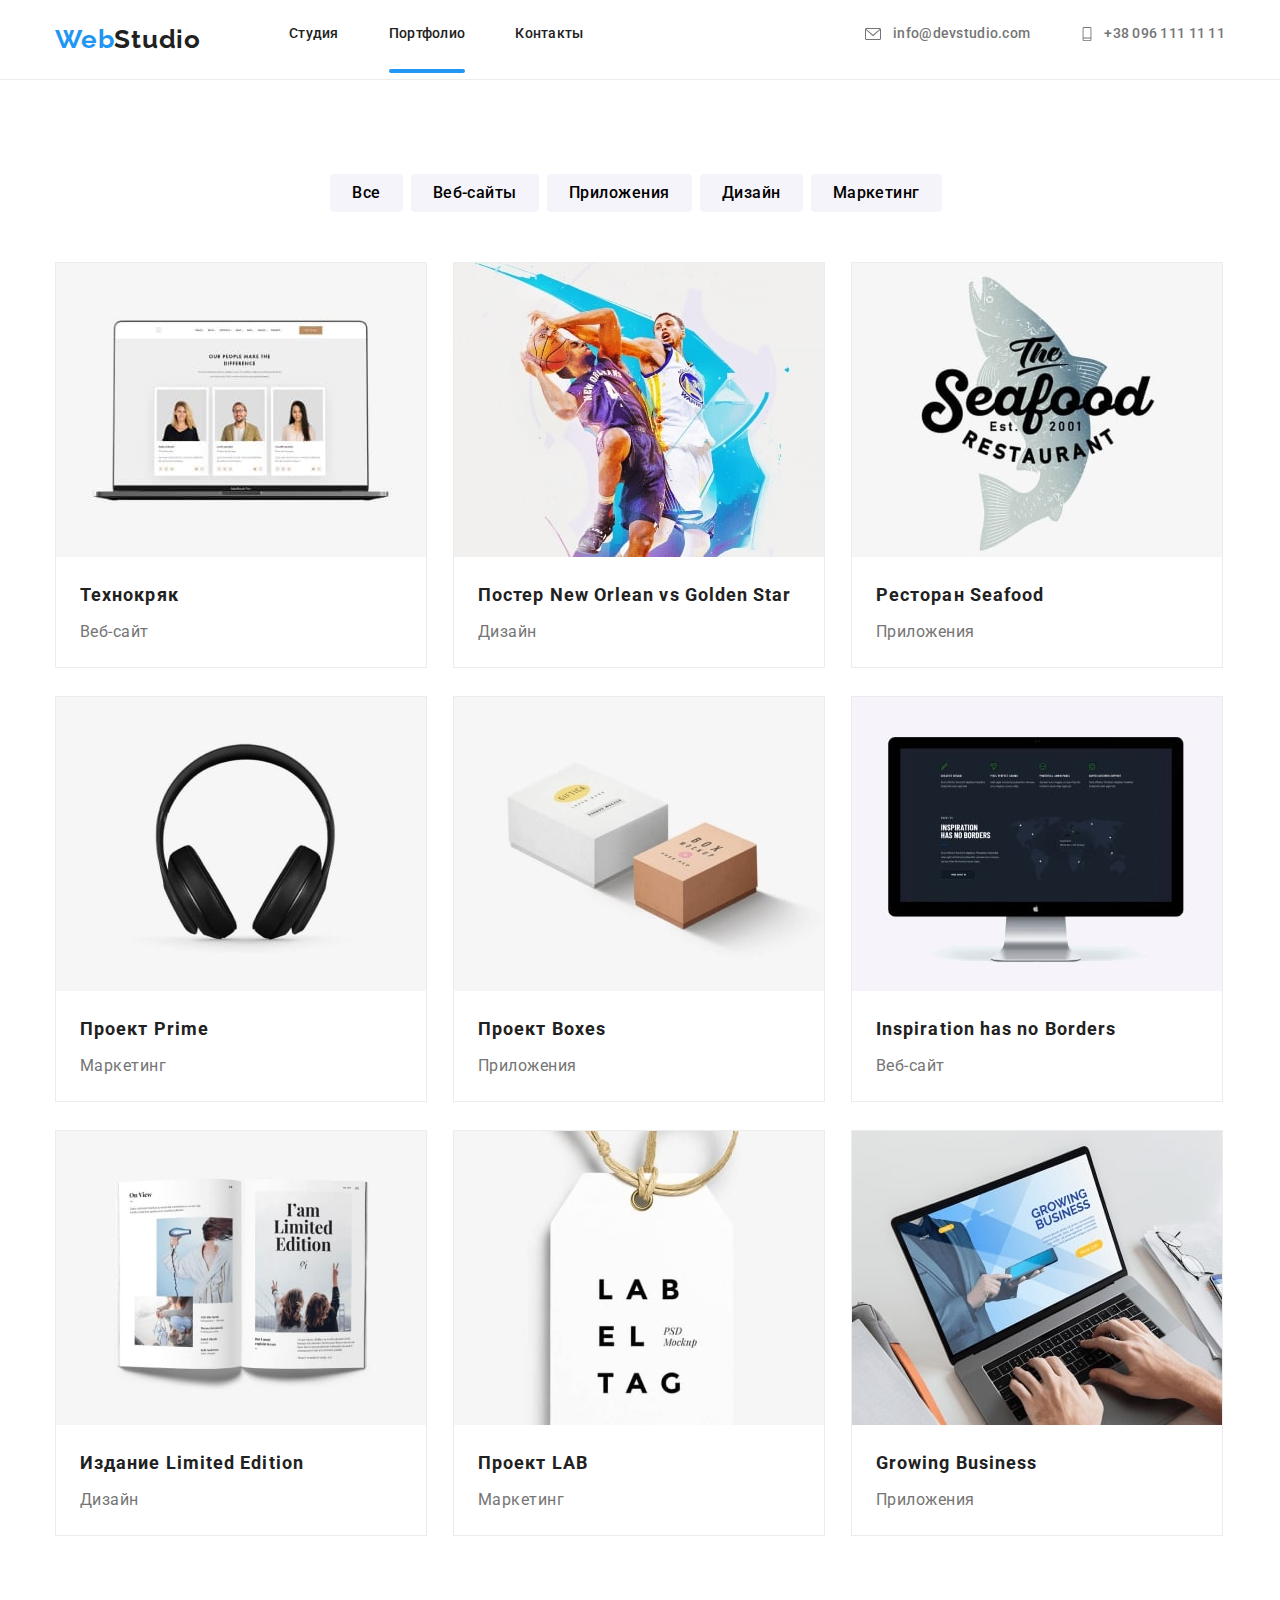
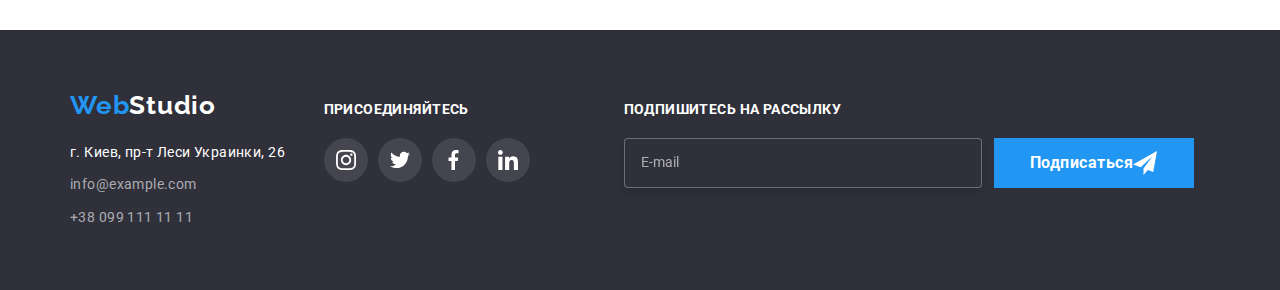
==== commit 6eddeb9b: "." ====
--- a/portfolio.html
+++ b/portfolio.html
@@ -110,7 +110,7 @@
 </header>
  <main class="main">
     <section class="kinds">
-        <!-- <div class="container-3 kinds__section">
+        <div class="container-3 kinds__section">
         <ul class="kinds-list list">
             <li class="kinds-list__item">
                 <button type="button" class="kinds-list__btn">Все</button>
@@ -128,7 +128,7 @@
                 <button type="button" class="kinds-list__btn">Маркетинг</button>
             </li>
         </ul>  
-    </div> -->
+    </div>
         <div class="container kinds__photo">
     <ul class="photo-list list">
         <li class="photo-list__item">
--- a/css/main.min.css
+++ b/css/main.min.css
@@ -1,2 +1,2 @@
-.header{padding-top:16px;padding-bottom:16px;border-bottom:1px solid #ececec}@media screen and (min-width: 1200px){.header{padding-top:24px;padding-bottom:24px;border-bottom:1px solid #ececec}}@media screen and (min-width: 1200px){.header__container{display:flex;justify-content:space-between;align-items:center}}@media screen and (min-width: 1px) and (max-width: 767px){.header__container{display:flex;justify-content:space-between;align-items:center}}@media screen and (min-width: 768px){.header__container{display:flex;justify-content:space-between;align-items:flex-start}}.header__navigation{display:flex}.header-list{display:flex}@media screen and (max-width: 767px){.header-list{display:none}}@media screen and (min-width: 1200px){.header__connect{display:flex;margin-left:auto;align-items:center;justify-content:center;flex-direction:row}}@media screen and (max-width: 767px){.header__connect{display:none}}@media screen and (min-width: 768px) and (max-width: 1199px){.header__connect{display:flex;margin-left:80px;flex-direction:column}}@media screen and (min-width: 768px){.header__contacts:nth-of-type(1){margin-right:0px;margin-bottom:10px}}@media screen and (min-width: 1200px){.header__contacts:nth-of-type(1){margin-right:50px;margin-bottom:0px}}@media screen and (min-width: 768px){.header__contacts{font-family:Roboto;font-style:normal;font-weight:500;font-size:12px;line-height:14px;letter-spacing:0.02em;color:#757575}}@media screen and (min-width: 1200px){.header__logo{margin-right:93px}}@media screen and (min-width: 768px){.header__logo{margin-right:88px}}.header-list__item{margin-right:50px}.header-list__item:last-child{margin-right:0;transition:color 200ms linear;transition-timing-function:cubic-bezier(0.4, 0, 0.2, 1)}.header__logo{font-family:Raleway;font-weight:700;font-size:26px;line-height:1.19;letter-spacing:0.03em}.header-list__link{font-weight:500;font-size:14px;line-height:1.14;letter-spacing:0.02em;color:var(--first-text-color);transition:color 200ms linear;transition-timing-function:cubic-bezier(0.4, 0, 0.2, 1);position:relative}.header-list__link.current::after{content:"";width:100%;height:4px;background-color:var(--accent-color);border-radius:10px;position:absolute;left:0;bottom:-32px}.header-list__link:hover,.header-list__link:focus{color:var(--accent-color)}.header__contacts{display:flex;font-weight:500;font-size:14px;line-height:1.14;letter-spacing:0.02em;color:var(--second-text-color);align-items:center;margin-right:30px;transition:color 200ms linear;transition-timing-function:cubic-bezier(0.4, 0, 0.2, 1)}.header__contacts:hover,.header__contacts:focus{color:var(--accent-color)}.header__contacts:hover .header__social-icon,.header__contacts:focus .header__social-icon{fill:var(--accent-color)}.header__contacts:last-child{margin-right:0}.logo-span--color-dark{color:var(--first-text-color)}.web{color:var(--accent-color)}.header__social-icon{fill:var(--second-text-color);margin-right:10px;align-self:center;transition:color 200ms linear;transition-timing-function:cubic-bezier(0.4, 0, 0.2, 1)}.open-menu-btn__icon{fill:black}.mob-menu{position:fixed;background-color:#fff;width:100vw;height:100vh;top:0;z-index:5;padding-top:48px;padding-bottom:48px;padding-left:40px}@media screen and (min-width: 768px){.mob-menu{display:none}}.mob-menu .container{display:flex;flex-direction:column;justify-content:space-between;height:100%}.mob-menu-social__icon{fill:#000}.mob-menu-list__item{margin-bottom:32px}.mob-menu-list__link{font-family:Roboto;font-style:normal;font-weight:500;font-size:40px;line-height:calc(47 / 40);letter-spacing:0.02em;color:#212121}.mob-menu-list__link:hover,.mob-menu-list__link:focus{color:var(--accent-color)}.mob-menu__connect{display:flex;justify-content:space-between;flex-direction:column}.mob-menu__contacts{font-family:Roboto;font-style:normal;font-weight:500;font-size:34px;line-height:calc(40 / 34);letter-spacing:0.02em;color:var(--accent-color);margin-bottom:32px}.mob-menu__contacts-mail{font-family:Roboto;font-style:normal;font-weight:500;font-size:24px;line-height:calc(28 / 24);letter-spacing:0.02em;color:#757575;margin-bottom:64px}.mob-social{display:flex}.mob-menu-social-list{display:flex;justify-content:space-between;flex-direction:row}.mob-menu-social__item{margin-right:20px}.mob-menu-social__link{font-family:Roboto;font-style:normal;font-weight:500;font-size:18px;line-height:calc(22 / 18);letter-spacing:0.02em;color:#2196f3}.line{display:flex;align-self:center;width:22px;height:0px;border:1px solid rgba(33,33,33,0.2);transform:rotate(90deg)}:root{--first-text-color: #212121;--second-text-color: #757575;--third-text-color: #ffffff;--mail-text-color: rgba(255, 255, 255, 0.6);--social-icon-color: rgba(255, 255, 255, 0.1);--first-button-color: #f5f4fa;--second-button-color: #2196f3;--accent-color: #2196f3;--bg-color: #2f303a;--bg-color-2: #f5f4fa;--social-icon-color: rgba(255, 255, 255, 0.1);--icon-first-color: #afb1b8}p,h1,h2,h3,h4,h5,h6{margin:0}ul{margin:0;padding:0}button{cursor:pointer}img{display:block}address{font-style:normal}body{font-family:Roboto;font-style:normal}.list{margin-left:0;padding-left:0;list-style:none}.link{text-decoration:none}.points{padding-top:60px;padding-bottom:60px}@media screen and (min-width: 1200px){.points{padding-top:94px;padding-bottom:94px;margin-bottom:94px}}@media screen and (min-width: 1200px){.points__section{display:flex;align-items:center;justify-content:space-between;flex-direction:column}}.points-list__title{font-weight:700;font-size:14px;line-height:1.14;letter-spacing:0.03em;text-transform:uppercase;color:var(--first-text-color);margin-bottom:10px}@media screen and (max-width: 767px){.points-list__title{text-align:center}}.points-list__pre-title{font-weight:400;font-size:14px;line-height:1.71;letter-spacing:0.03em;color:var(--second-text-color)}.symbols__under{padding:30px 0 30px 0;width:100%}@media screen and (min-width: 768px){.symbols__under{width:calc(100% / 2 - 30px 0);width:354px}}@media screen and (min-width: 1200px){.symbols__under{width:270px}}.symbols-list{margin-right:0;margin-bottom:30px}@media screen and (min-width: 768px){.symbols-list{display:flex;flex-wrap:wrap}}@media screen and (min-width: 1200px){.symbols-list{display:flex;flex-wrap:nowrap}}.symbols-list__item{margin-bottom:30px}@media screen and (min-width: 768px){.symbols-list__item{width:calc(100% / 2 - 30px 0);margin-right:30px;margin-bottom:30px}.symbols-list__item:nth-of-type(2n){margin-right:0}.symbols-list__item:nth-of-type(3){margin-bottom:0}.symbols-list__item:nth-of-type(4){margin-bottom:0}}@media screen and (min-width: 1200px){.symbols-list__item{width:270px;height:120px;margin-right:30px}.symbols-list__item:nth-of-type(2){margin-right:30px}.symbols-list__item:last-child{margin-right:0}}.symbols-list__item:last-child{margin-bottom:0}@media screen and (min-width: 1200px){.symbols-list__link{padding:0;width:100%;height:100%;display:flex;align-items:center;justify-content:center;background-color:var(--bg-color-2)}}@media screen and (min-width: 768px) and (max-width: 1199px){.symbols-list__link{width:354px;height:120px;display:flex;align-items:center;justify-content:center;background-color:var(--bg-color-2)}}@media screen and (min-width: 1px) and (max-width: 767px){.symbols-list__link{padding-top:25px;padding-bottom:25px;width:100%;height:100%;width:100%;height:100%;display:flex;align-items:center;justify-content:center;background-color:var(--bg-color-2)}}.symbols-list__icon{display:flex;align-items:center;justify-content:center}h1{font-size:26px;font-weight:900;line-height:1.61;letter-spacing:0.06em;text-transform:uppercase;text-align:center;color:var(--third-text-color);width:360px}@media screen and (min-width: 1200px){h1{font-size:44px;line-height:1.36;width:696px;height:120px;left:452px}}.main-title__section{padding:118px 60px 118px 60px;width:100%;display:flex;align-items:center;justify-content:space-between;flex-direction:column;align-items:center}@media screen and (min-width: 1200px){.main-title__section{display:flex;align-items:center;justify-content:space-between;flex-direction:column}}.main-title{background-position:center;background-repeat:no-repeat;background-size:cover}@media screen and (min-width: 1px) and (max-width: 767px){.main-title{background-position:center;background-repeat:no-repeat;background-size:cover;background-image:linear-gradient(rgba(47,48,58,0.4), rgba(47,48,58,0.4)),url(../images/bg-img-mobile-1x.jpg)}}@media screen and (min-width: 1px) and (max-width: 767px) and (min-device-pixel-ratio: 2), screen and (min-width: 1px) and (max-width: 767px) and (min-resolution: 192dpi), screen and (min-width: 1px) and (max-width: 767px) and (min-resolution: 2dppx){.main-title{background-image:linear-gradient(rgba(47,48,58,0.4), rgba(47,48,58,0.4)),url(../images/bg-img-mobile-2x.jpg)}}@media screen and (min-width: 768px){.main-title{background-image:linear-gradient(rgba(47,48,58,0.4), rgba(47,48,58,0.4)),url(../images/bg-img-tablet-1x.jpg)}}@media screen and (min-width: 768px) and (min-device-pixel-ratio: 2), screen and (min-width: 768px) and (min-resolution: 192dpi), screen and (min-width: 768px) and (min-resolution: 2dppx){.main-title{background-image:linear-gradient(rgba(47,48,58,0.4), rgba(47,48,58,0.4)),url(../images/bg-img-tablet-2x.jpg)}}@media screen and (min-width: 1200px){.main-title{background-image:linear-gradient(rgba(47,48,58,0.4), rgba(47,48,58,0.4)),url(../images/bg-img.jpg);padding-top:200px;padding-bottom:280px}}@media screen and (min-width: 1200px) and (min-device-pixel-ratio: 2), screen and (min-width: 1200px) and (min-resolution: 192dpi), screen and (min-width: 1200px) and (min-resolution: 2dppx){.main-title{background-image:linear-gradient(rgba(47,48,58,0.4), rgba(47,48,58,0.4)),url(../images/bg-img-2x.jpg)}}@media screen and (min-width: 1200px){.products__img{width:370px;height:294px}}.products{padding-bottom:94px}@media screen and (min-width: 0px) and (max-width: 1199px){.products{display:none}}@media screen and (min-width: 1200px){.products{display:flex}}@media screen and (min-width: 320px) and (max-width: 1199px){.products-list{display:none}}@media screen and (min-width: 1200px){.products-list{display:flex}}.products-list__item{margin-right:30px;position:relative}.products-list__item:last-child{margin-right:0}.products__section{display:flex;align-items:center;justify-content:space-between;flex-direction:column}.products-list__bottom{font-family:Roboto;font-style:normal;font-weight:bold;font-size:14px;line-height:1.14;text-align:center;letter-spacing:0.03em;text-transform:uppercase;color:#ffffff;padding:27px 82px;background-color:rgba(47,48,58,0.8);width:370px;position:absolute;top:224px;left:0}.team{padding-top:60px;padding-bottom:60px;background-color:var(--bg-color-2)}@media screen and (min-width: 1200px){.team{padding-top:94px;padding-bottom:94px}}@media screen and (min-width: 768px){.team-list{display:flex;flex-wrap:wrap}}@media screen and (min-width: 1200px){.team-list{display:flex;margin-left:0}}.team-list__item{margin-bottom:30px;box-shadow:0px 1px 3px rgba(0,0,0,0.12),0px 1px 1px rgba(0,0,0,0.14),0px 2px 1px rgba(0,0,0,0.2);border-radius:0px 0px 4px 4px;background-color:#fff;width:100%}@media screen and (min-width: 768px){.team-list__item{flex-basis:calc(100% / 2 - 30px);margin-left:30px;margin-bottom:30px}.team-list__item:nth-of-type(1){margin-left:0}.team-list__item:nth-of-type(3){margin-bottom:0;margin-left:0}.team-list__item:nth-of-type(4){margin-bottom:0}}@media screen and (min-width: 1200px){.team-list__item{margin-right:30px;margin-bottom:0;margin-left:0;flex-basis:calc(100% / 4 - 30px)}.team-list__item:last-child{margin-right:0}}.team-list__item:last-child{margin-bottom:0}@media screen and (min-width: 1200px){.team-list__item:last-child{margin-right:0}}.team-item__under{padding:30px 0 30px 0;width:100%}@media screen and (min-width: 1200px){.team-item__under{margin-bottom:0;margin-top:0}}.team-list__title{font-weight:500;font-size:16px;line-height:1.19;letter-spacing:0.03em;color:var(--first-text-color);text-align:center}.team-list__text{font-weight:400;font-size:16px;line-height:1.19;letter-spacing:0.03em;color:var(--second-text-color);margin-top:10px;text-align:center}@media screen and (min-width: 1200px){.team__section{display:flex;align-items:center;justify-content:space-between;flex-direction:column}}.team__img{width:100%;height:100%}@media screen and (min-width: 768px){.team__img{width:354px;height:374px}}@media screen and (min-width: 1200px){.team__img{width:270px;height:260px}}.h2{text-align:center;font-weight:700;font-size:36px;line-height:1.17;letter-spacing:0.03em;color:var(--first-text-color);margin-bottom:30px}@media screen and (min-width: 1200px){.h2{margin-bottom:50px}}.social-list{display:flex;justify-content:center}.social-list__item{width:44px;height:44px;margin-right:10px;margin-top:16px;transition:color 200ms linear;transition-timing-function:cubic-bezier(0.4, 0, 0.2, 1)}.social-list__item:last-child{margin-right:0;transition:color 200ms linear;transition-timing-function:cubic-bezier(0.4, 0, 0.2, 1)}.social-list__link{width:100%;height:100%;border-radius:50%;display:flex;align-items:center;justify-content:center;background-color:var(--third-text-color);transition:color 200ms linear;transition-timing-function:cubic-bezier(0.4, 0, 0.2, 1)}.social-list__link:hover,.social-list__link:focus{background-color:var(--accent-color)}.social-list__link:hover .social-list__icon,.social-list__link:focus .social-list__icon{fill:var(--third-text-color)}.social-list__icon{fill:var(--icon-first-color);transition:color 200ms linear;transition-timing-function:cubic-bezier(0.4, 0, 0.2, 1)}.clients{padding-top:60px;padding-bottom:60px}@media screen and (min-width: 1200px){.clients{padding-top:94px;padding-bottom:94px}}@media screen and (min-width: 1200px){.clients__block{display:flex;align-items:center;justify-content:space-between;flex-direction:column}}.clients-list{display:flex;flex-wrap:wrap;margin-right:0}@media screen and (min-width: 768px){.clients-list{display:flex;flex-wrap:wrap;margin-right:0}}@media screen and (min-width: 1200px){.clients-list{display:flex;flex-wrap:nowrap;margin-right:0}}@media screen and (max-width: 767px){.clients-list__item{width:210px;height:92px;width:calc(100% / 2 - 30px 0);margin-right:30px;margin-bottom:30px}.clients-list__item:nth-of-type(2n){margin-right:0}.clients-list__item:nth-of-type(5){margin-bottom:0}.clients-list__item:nth-of-type(6){margin-bottom:0}}@media screen and (min-width: 768px){.clients-list__item{width:226px;height:92px;width:calc(100% / 3 - 30px 0);margin-right:30px;margin-bottom:30px}.clients-list__item:nth-of-type(3n){margin-right:0}.clients-list__item:nth-of-type(4){margin-bottom:0}.clients-list__item:nth-of-type(5){margin-bottom:0}.clients-list__item:nth-of-type(6){margin-bottom:0}}@media screen and (min-width: 1200px){.clients-list__item{width:170px;height:92px;margin-right:30px;margin-bottom:30px;margin-left:0;flex-basis:calc(100% / 4 - 30px 0)}.clients-list__item:last-child{margin-right:0}.clients-list__item:nth-of-type(3){margin-right:30px}}.clients-list__link{width:100%;height:100%;display:flex;align-items:center;justify-content:center;background-color:var(--third-text-color);border:1px solid var(--icon-first-color);box-sizing:border-box;border-radius:4px;transition:color 200ms linear, border 200ms linear;transition-timing-function:cubic-bezier(0.4, 0, 0.2, 1)}.clients-list__link:hover,.clients-list__link:focus{border:1px solid var(--accent-color)}.clients-list__link:hover .clients-list__icon,.clients-list__link:focus .clients-list__icon{fill:var(--accent-color)}.clients-list__icon{fill:var(--icon-first-color);transition:color 200ms linear;transition-timing-function:cubic-bezier(0.4, 0, 0.2, 1)}.footer{background-color:var(--bg-color);padding-top:60px;padding-bottom:60px}@media screen and (min-width: 1200px){.footer__full{display:flex;align-items:center;justify-content:space-between;align-items:baseline}}@media screen and (min-width: 1px) and (max-width: 767px){.footer__full{display:flex;align-items:center;justify-content:space-between;flex-direction:column}}@media screen and (min-width: 768px) and (max-width: 1199px){.footer-top{display:flex;align-items:center;justify-content:space-between;flex-direction:row}}@media screen and (min-width: 1200px){.footer-top{width:507px;display:flex;align-items:flex-start;align-items:baseline;flex-direction:row}}@media screen and (min-width: 1200px){.footer__adress{display:flex;align-items:flex-start;justify-content:space-between;flex-direction:column}}@media screen and (min-width: 1px) and (max-width: 1199px){.footer__adress{display:flex;align-items:center;justify-content:space-between;flex-direction:column}}.footer__logo{font-family:Raleway;font-weight:700;font-size:26px;line-height:1.19;letter-spacing:0.03em;margin-bottom:20px}@media screen and (min-width: 1200px){.footer-social{display:flex;margin-bottom:0}}@media screen and (min-width: 1px) and (max-width: 1199px){.footer-social{display:flex;margin-bottom:60px}}.footer-social__item{width:44px;height:44px;margin-right:10px}.footer-social__link{width:100%;height:100%;border-radius:50%;display:flex;align-items:center;justify-content:center;background-color:var(--social-icon-color);transition:background-color 200ms linear, color 200ms linear;transition-timing-function:cubic-bezier(0.4, 0, 0.2, 1)}.footer-social__link:hover,.footer-social__link:focus{background-color:var(--accent-color);color:var(--third-text-color)}.footer-social__link:hover .footer-social__icon,.footer-social__link:focus .footer-social__icon{fill:var(--third-text-color)}.footer-social__icon{fill:var(--third-text-color)}.footer-social__item:last-child{margin-right:0}.logo-span--color-light{color:var(--third-text-color)}@media screen and (min-width: 1200px){.footer-contact-list{display:flex;flex-direction:column}}@media screen and (min-width: 1px) and (max-width: 1199px){.footer-contact-list{display:flex;align-items:center;justify-content:space-between;flex-direction:column;margin-bottom:60px}}@media screen and (min-width: 1200px){.item{margin-top:9px}.item-1{margin-top:9px}}@media screen and (min-width: 1px) and (max-width: 1199px){.item{margin-top:8px}.item-1{margin-top:8px}}.footer-contact-list__link{font-size:14px;font-style:normal;line-height:1.71;letter-spacing:0.03em;color:var(--third-text-color);margin-top:20px}.footer-contact-list__tel{font-size:14px;font-style:normal;line-height:1.71;letter-spacing:0.03em;color:var(--mail-text-color)}.h4{font-family:Roboto;font-style:normal;font-weight:bold;font-size:14px;line-height:1.14;letter-spacing:0.03em;text-transform:uppercase;color:var(--third-text-color);margin-bottom:20px}@media screen and (min-width: 1200px){.footer__social{display:flex;align-items:flex-start;justify-content:space-between;flex-direction:column}}@media screen and (min-width: 1px) and (max-width: 1199px){.footer__social{display:flex;align-items:center;justify-content:space-between;flex-direction:column}}@media screen and (min-width: 1200px){.footer__subscribe{display:flex;align-items:flex-start;justify-content:space-between;flex-direction:column}}@media screen and (min-width: 1px) and (max-width: 1199px){.footer__subscribe{display:flex;align-items:center;justify-content:space-between;flex-direction:column}}@media screen and (min-width: 1200px){.subscribe-form{display:flex}}@media screen and (min-width: 1px) and (max-width: 1199px){.subscribe-form{display:flex;align-items:center;justify-content:space-between;flex-direction:column}}.subscribe-form__input{display:flex;color:rgba(255,255,255,0.6);padding-left:16px;height:50px;border:1px solid rgba(255,255,255,0.3);box-sizing:border-box;filter:drop-shadow(0px 4px 4px rgba(0,0,0,0.15));border-radius:4px;background-color:var(--bg-color)}@media screen and (min-width: 1200px){.subscribe-form__input{width:358px}}@media screen and (min-width: 1px) and (max-width: 1199px){.subscribe-form__input{width:450px}}.subscribe-form__input::placeholder{position:absolute;top:15px;left:16px;font-family:Roboto;font-style:normal;font-weight:normal;font-size:14px;line-height:20px;letter-spacing:0.01em;color:rgba(255,255,255,0.6)}.subscribe-form__input:not(:placeholder-shown){border:1px solid var(--accent-color)}.backdrop{width:100vw;height:100vh;background-color:rgba(0,0,0,0.2);position:fixed;top:0;left:0;transition:opacity 200ms, visibility 200ms}.backdrop.is-hidden .modal{transform:scale(1.5)}.modal{width:450px;height:609px;background-color:#fff;border-radius:4px;position:absolute;top:50%;left:50%;transform:scale(1) translate(-50%, -50%);transition:transform 200ms;padding:40px}@media screen and (min-width: 1200px){.modal{width:528px;height:581px}}.modal__close-btn{position:absolute;top:10px;right:10px;width:30px;height:30px;background:#ffffff;border:1px solid rgba(0,0,0,0.1);border-radius:50%;display:flex;align-items:center;justify-content:center}.modal__close-btn:hover,.modal__close-btn:focus{background-color:#fff}.modal__close-btn:hover .modal__close-btn__icon,.modal__close-btn:focus .modal__close-btn__icon{fill:var(--accent-color)}.modal-form__field__icon{position:absolute;top:50%;left:12px;fill:#212121}.modal-title{font-family:Roboto;font-style:normal;font-weight:bold;font-size:20px;line-height:1.15;text-align:center;letter-spacing:0.03em;color:#212121;margin-bottom:12px}.modal-form__field__input{width:100%;height:40px;padding-top:12px;padding-bottom:12px;padding-left:42px;border:1px solid rgba(33,33,33,0.2);box-sizing:border-box;border-radius:4px}.modal-form__field__input:hover,.modal-form__field__input:focus{border:1px solid var(--accent-color)}.modal-form__field__input:hover+.modal-form__field__icon,.modal-form__field__input:focus+.modal-form__field__icon{fill:var(--accent-color)}.modal-form__field__text{width:100%;height:120px;border:1px solid rgba(33,33,33,0.2);box-sizing:border-box;border-radius:4px;padding:12px 16px}.modal-form__field__text::placeholder{position:absolute;top:15px;left:16px;font-family:Roboto;font-style:normal;font-weight:normal;font-size:14px;line-height:20px;letter-spacing:0.01em;color:rgba(117,117,117,0.5)}.modal-form__field__text:hover,.modal-form__field__text:focus{border:1px solid var(--accent-color)}.modal-form__field__check{position:absolute;top:437px;left:76.38px;margin-bottom:30px;margin-top:10px}.modal-form__field__check:checked+.modal-form__field__check-text::before{background-image:url(../images/check.svg);background-position:center;background-size:cover;background-repeat:no-repeat;border:none}.modal-form__field__check-text{font-size:12px;color:#757575;display:flex}@media screen and (min-width: 1200px){.modal-form__field__check-text{font-size:14px}}.modal-form__field__check-text::before{content:"";width:16px;height:15px;border:2px solid #212121;margin-right:8.38px;display:block;border-radius:2px}.modal-form__field{margin-bottom:10px;position:relative}.is-hidden{visibility:hidden;opacity:0;pointer-events:none}.modal-form__field__top{font-family:Roboto;font-size:12px;line-height:1.17;letter-spacing:0.01em;color:#757575;margin-bottom:4px;display:block;margin-bottom:4px}.modal-form__field__link{color:#2196f3}textarea{resize:none;padding:12px 16px}.main{padding-top:94px;padding-bottom:94px}.kinds__photo{display:flex;justify-content:space-between}.kinds__section{display:flex;align-items:center;justify-content:space-between;flex-direction:column;margin-bottom:50px}.kinds-list{display:flex}@media screen and (min-width: 1px) and (max-width: 1199px){.main{padding-top:60px;padding-bottom:60px}}.photo-list{display:flex;flex-wrap:wrap}.photo-list__item{width:100%;border:1px solid #ececec;transition:background-color 200ms linear, box-shadow 200ms linear;transition-timing-function:cubic-bezier(0.4, 0, 0.2, 1);margin-bottom:30px}@media screen and (min-width: 1200px){.photo-list__item{margin:0 13px 28px 13px;flex-basis:calc(100% / 3 - 30px)}.photo-list__item:nth-of-type(3n){margin-right:0}.photo-list__item:nth-of-type(3n+1){margin-left:0}.photo-list__item:nth-last-of-type(-n+3){margin-bottom:0}}@media screen and (min-width: 768px) and (max-width: 1199px){.photo-list__item{flex-basis:calc(100% / 2 - 20px);margin-right:20px;margin-bottom:30px}.photo-list__item:nth-of-type(2n){margin-right:0}.photo-list__item:nth-last-of-type(1){margin-bottom:30px}.photo-list__item:nth-last-of-type(9){margin-bottom:30px}}.photo-list__item:hover,.photo-list__item:focus{box-shadow:0px 1px 1px rgba(0,0,0,0.12),0px 4px 4px rgba(0,0,0,0.06),1px 4px 6px rgba(0,0,0,0.16)}.photo-list__item:hover .photo-list__item__top{transform:translateY(0)}.photo-list__item:last-child{margin-bottom:0}button:active,button:hover,button:focus{cursor:pointer;background:var(--second-button-color)}.photo-list__item__wrap{position:relative;overflow:hidden}.photo-list__item__top{position:absolute;top:0;left:0;height:100%;font-size:18px;color:#ffffff;line-height:1.56;padding:63px 24px;background-color:rgba(33,150,243,0.9);transform:translateY(100%);transition:transform 200ms}.photo-list__text{padding:20px 24px 20px 24px;width:450px}@media screen and (min-width: 768px){.photo-list__text{width:354px}}@media screen and (min-width: 1200px){.photo-list__text{width:370px}}.photo-list__title{font-weight:700;font-size:18px;line-height:2;letter-spacing:0.06em;color:var(--first-text-color)}.photo-list__pre-title{font-size:16px;line-height:1.87;letter-spacing:0.03em;color:var(--second-text-color);margin-top:4px}.portfolio-img{width:450px;height:294px}@media screen and (min-width: 768px){.portfolio-img{width:354px;height:294px}}@media screen and (min-width: 1200px){.portfolio-img{width:370px;height:294px}}.open-menu-btn{border:none;background-color:transparent;margin-left:auto}@media screen and (min-width: 768px){.open-menu-btn{display:none}}.open-menu-btn:hover,.open-menu-btn:focus{background-color:transparent}.open-menu-btn:hover .open-menu-btn__icon,.open-menu-btn:focus .open-menu-btn__icon{fill:var(--accent-color)}.mob-menu__btn{position:absolute;top:10px;right:15px;width:40px;height:40px;background:#ffffff;border:none;display:flex;align-items:center;justify-content:center}.mob-menu__btn:hover,.mob-menu__btn:focus{background-color:#fff}.mob-menu__btn:hover .mob-menu__btn__icon,.mob-menu__btn:focus .mob-menu__btn__icon{fill:var(--accent-color)}.main-title__btn{background-color:var(--accent-color);font-family:Roboto, sans-serif;font-weight:700;font-size:16px;line-height:1.62;letter-spacing:0.03em;color:var(--third-text-color);margin-top:40px;width:200px;height:50px;left:140px;top:292px;align-self:center;border-radius:4px;text-align:center;letter-spacing:0.03em;border:none;margin-top:30px}@media screen and (min-width: 1200px){.main-title__btn{left:700px;top:430px;margin-top:30px}}button:active,button:hover{cursor:pointer}.modal-form__field__submit-btn{position:absolute;top:519px;left:125px;background-color:var(--accent-color);border-radius:4px;font-family:Roboto, sans-serif;font-weight:700;font-size:16px;line-height:1.62;letter-spacing:0.03em;color:var(--third-text-color);width:200px;height:50px;border:none}@media screen and (min-width: 1200px){.modal-form__field__submit-btn{top:491px;left:164px}}.modal-form__field__submit-btn:hover{box-shadow:0px 4px 4px rgba(0,0,0,0.15)}.kinds-list__btn{background-color:var(--first-button-color);border-radius:4px;font-family:Roboto;font-weight:500;font-size:16px;line-height:1.62;text-align:center;letter-spacing:0.03em;border:none;padding:6px 22px;margin-right:8px;transition:color 200ms linear, background-color 200ms linear;transition-timing-function:cubic-bezier(0.4, 0, 0.2, 1)}.kinds-list__btn:hover,.kinds-list__btn:active,.kinds-list__btn:focus{color:var(--third-text-color)}.subscribe-form__btn{display:flex;justify-content:center;align-items:center;font-family:Roboto;font-style:normal;font-weight:700;font-size:16px;line-height:1.87;color:#fff;background-color:var(--accent-color);border:none;letter-spacing:0.03em;width:200px;height:50px;margin-left:12px;transition:background-color 200ms linear, color 200ms linear;transition-timing-function:cubic-bezier(0.4, 0, 0.2, 1)}@media screen and (min-width: 1200px){.subscribe-form__btn{margin-top:0}}@media screen and (min-width: 1px) and (max-width: 1199px){.subscribe-form__btn{margin-top:20px}}.container{width:100%;margin:0 auto;padding-left:15px;padding-right:15px}@media screen and (min-width: 480px){.container{width:480px}}@media screen and (min-width: 768px){.container{width:768px}}@media screen and (min-width: 1200px){.container{width:1200px}}.container-1{margin:0 auto;padding-left:15px;padding-right:15px}@media screen and (min-width: 480px){.container-1{width:262px}}@media screen and (min-width: 768px){.container-1{width:320px}}@media screen and (min-width: 1200px){.container-1{width:500px}}.container-2{margin:0 auto;padding-left:15px;padding-right:15px}@media screen and (min-width: 480px){.container-2{width:249px}}@media screen and (min-width: 768px){.container-2{width:364.8px}}@media screen and (min-width: 1200px){.container-2{width:570px}}.container-3{width:100%;margin:0 auto;padding-left:15px;padding-right:15px;margin-bottom:50px}@media screen and (min-width: 480px){.container-3{width:480px}}@media screen and (min-width: 768px){.container-3{width:768px}}@media screen and (min-width: 1200px){.container-3{width:1200px}}
+.header{padding-top:16px;padding-bottom:16px;border-bottom:1px solid #ececec}@media screen and (min-width: 1200px){.header{padding-top:24px;padding-bottom:24px;border-bottom:1px solid #ececec}}@media screen and (min-width: 1200px){.header__container{display:flex;justify-content:space-between;align-items:center}}@media screen and (min-width: 1px) and (max-width: 767px){.header__container{display:flex;justify-content:space-between;align-items:center}}@media screen and (min-width: 768px){.header__container{display:flex;justify-content:space-between;align-items:flex-start}}.header__navigation{display:flex}.header-list{display:flex}@media screen and (max-width: 767px){.header-list{display:none}}@media screen and (min-width: 1200px){.header__connect{display:flex;margin-left:auto;align-items:center;justify-content:center;flex-direction:row}}@media screen and (max-width: 767px){.header__connect{display:none}}@media screen and (min-width: 768px) and (max-width: 1199px){.header__connect{display:flex;margin-left:80px;flex-direction:column}}@media screen and (min-width: 768px){.header__contacts:nth-of-type(1){margin-right:0px;margin-bottom:10px}}@media screen and (min-width: 1200px){.header__contacts:nth-of-type(1){margin-right:50px;margin-bottom:0px}}@media screen and (min-width: 768px){.header__contacts{font-family:Roboto;font-style:normal;font-weight:500;font-size:12px;line-height:14px;letter-spacing:0.02em;color:#757575}}@media screen and (min-width: 1200px){.header__logo{margin-right:93px}}@media screen and (min-width: 768px){.header__logo{margin-right:88px}}.header-list__item{margin-right:50px}.header-list__item:last-child{margin-right:0;transition:color 200ms linear;transition-timing-function:cubic-bezier(0.4, 0, 0.2, 1)}.header__logo{font-family:Raleway;font-weight:700;font-size:26px;line-height:1.19;letter-spacing:0.03em}.header-list__link{font-weight:500;font-size:14px;line-height:1.14;letter-spacing:0.02em;color:var(--first-text-color);transition:color 200ms linear;transition-timing-function:cubic-bezier(0.4, 0, 0.2, 1);position:relative}.header-list__link.current::after{content:"";width:100%;height:4px;background-color:var(--accent-color);border-radius:10px;position:absolute;left:0;bottom:-32px}.header-list__link:hover,.header-list__link:focus{color:var(--accent-color)}.header__contacts{display:flex;font-weight:500;font-size:14px;line-height:1.14;letter-spacing:0.02em;color:var(--second-text-color);align-items:center;margin-right:30px;transition:color 200ms linear;transition-timing-function:cubic-bezier(0.4, 0, 0.2, 1)}.header__contacts:hover,.header__contacts:focus{color:var(--accent-color)}.header__contacts:hover .header__social-icon,.header__contacts:focus .header__social-icon{fill:var(--accent-color)}.header__contacts:last-child{margin-right:0}.logo-span--color-dark{color:var(--first-text-color)}.web{color:var(--accent-color)}.header__social-icon{fill:var(--second-text-color);margin-right:10px;align-self:center;transition:color 200ms linear;transition-timing-function:cubic-bezier(0.4, 0, 0.2, 1)}.open-menu-btn__icon{fill:black}.mob-menu{position:fixed;background-color:#fff;width:100vw;height:100vh;top:0;z-index:5;padding-top:48px;padding-bottom:48px;padding-left:40px}@media screen and (min-width: 768px){.mob-menu{display:none}}.mob-menu .container{display:flex;flex-direction:column;justify-content:space-between;height:100%}.mob-menu-social__icon{fill:#000}.mob-menu-list__item{margin-bottom:32px}.mob-menu-list__link{font-family:Roboto;font-style:normal;font-weight:500;font-size:40px;line-height:calc(47 / 40);letter-spacing:0.02em;color:#212121}.mob-menu-list__link:hover,.mob-menu-list__link:focus{color:var(--accent-color)}.mob-menu__connect{display:flex;justify-content:space-between;flex-direction:column}.mob-menu__contacts{font-family:Roboto;font-style:normal;font-weight:500;font-size:34px;line-height:calc(40 / 34);letter-spacing:0.02em;color:var(--accent-color);margin-bottom:32px}.mob-menu__contacts-mail{font-family:Roboto;font-style:normal;font-weight:500;font-size:24px;line-height:calc(28 / 24);letter-spacing:0.02em;color:#757575;margin-bottom:64px}.mob-social{display:flex}.mob-menu-social-list{display:flex;justify-content:space-between;flex-direction:row}.mob-menu-social__item{margin-right:20px}.mob-menu-social__link{font-family:Roboto;font-style:normal;font-weight:500;font-size:18px;line-height:calc(22 / 18);letter-spacing:0.02em;color:#2196f3}.line{display:flex;align-self:center;width:22px;height:0px;border:1px solid rgba(33,33,33,0.2);transform:rotate(90deg)}:root{--first-text-color: #212121;--second-text-color: #757575;--third-text-color: #ffffff;--mail-text-color: rgba(255, 255, 255, 0.6);--social-icon-color: rgba(255, 255, 255, 0.1);--first-button-color: #f5f4fa;--second-button-color: #2196f3;--accent-color: #2196f3;--bg-color: #2f303a;--bg-color-2: #f5f4fa;--social-icon-color: rgba(255, 255, 255, 0.1);--icon-first-color: #afb1b8}p,h1,h2,h3,h4,h5,h6{margin:0}ul{margin:0;padding:0}button{cursor:pointer}img{display:block}address{font-style:normal}body{font-family:Roboto;font-style:normal}.list{margin-left:0;padding-left:0;list-style:none}.link{text-decoration:none}.points{padding-top:60px;padding-bottom:60px}@media screen and (min-width: 1200px){.points{padding-top:94px;padding-bottom:94px;margin-bottom:94px}}@media screen and (min-width: 1200px){.points__section{display:flex;align-items:center;justify-content:space-between;flex-direction:column}}.points-list__title{font-weight:700;font-size:14px;line-height:1.14;letter-spacing:0.03em;text-transform:uppercase;color:var(--first-text-color);margin-bottom:10px}@media screen and (max-width: 767px){.points-list__title{text-align:center}}.points-list__pre-title{font-weight:400;font-size:14px;line-height:1.71;letter-spacing:0.03em;color:var(--second-text-color)}.symbols__under{padding:30px 0 30px 0;width:100%}@media screen and (min-width: 768px){.symbols__under{width:calc(100% / 2 - 30px 0);width:354px}}@media screen and (min-width: 1200px){.symbols__under{width:270px}}.symbols-list{margin-right:0;margin-bottom:30px}@media screen and (min-width: 768px){.symbols-list{display:flex;flex-wrap:wrap}}@media screen and (min-width: 1200px){.symbols-list{display:flex;flex-wrap:nowrap}}.symbols-list__item{margin-bottom:30px}@media screen and (min-width: 768px){.symbols-list__item{width:calc(100% / 2 - 30px 0);margin-right:30px;margin-bottom:30px}.symbols-list__item:nth-of-type(2n){margin-right:0}.symbols-list__item:nth-of-type(3){margin-bottom:0}.symbols-list__item:nth-of-type(4){margin-bottom:0}}@media screen and (min-width: 1200px){.symbols-list__item{width:270px;height:120px;margin-right:30px}.symbols-list__item:nth-of-type(2){margin-right:30px}.symbols-list__item:last-child{margin-right:0}}.symbols-list__item:last-child{margin-bottom:0}@media screen and (min-width: 1200px){.symbols-list__link{padding:0;width:100%;height:100%;display:flex;align-items:center;justify-content:center;background-color:var(--bg-color-2)}}@media screen and (min-width: 768px) and (max-width: 1199px){.symbols-list__link{width:354px;height:120px;display:flex;align-items:center;justify-content:center;background-color:var(--bg-color-2)}}@media screen and (min-width: 1px) and (max-width: 767px){.symbols-list__link{padding-top:25px;padding-bottom:25px;width:100%;height:100%;width:100%;height:100%;display:flex;align-items:center;justify-content:center;background-color:var(--bg-color-2)}}.symbols-list__icon{display:flex;align-items:center;justify-content:center}h1{font-size:26px;font-weight:900;line-height:1.61;letter-spacing:0.06em;text-transform:uppercase;text-align:center;color:var(--third-text-color);width:360px}@media screen and (min-width: 1200px){h1{font-size:44px;line-height:1.36;width:696px;height:120px;left:452px}}.main-title__section{padding:118px 60px 118px 60px;width:100%;display:flex;align-items:center;justify-content:space-between;flex-direction:column;align-items:center}@media screen and (min-width: 1200px){.main-title__section{display:flex;align-items:center;justify-content:space-between;flex-direction:column}}.main-title{background-position:center;background-repeat:no-repeat;background-size:cover}@media screen and (min-width: 1px) and (max-width: 767px){.main-title{background-position:center;background-repeat:no-repeat;background-size:cover;background-image:linear-gradient(rgba(47,48,58,0.4), rgba(47,48,58,0.4)),url(../images/bg-img-mobile-1x.jpg)}}@media screen and (min-width: 1px) and (max-width: 767px) and (min-device-pixel-ratio: 2), screen and (min-width: 1px) and (max-width: 767px) and (min-resolution: 192dpi), screen and (min-width: 1px) and (max-width: 767px) and (min-resolution: 2dppx){.main-title{background-image:linear-gradient(rgba(47,48,58,0.4), rgba(47,48,58,0.4)),url(../images/bg-img-mobile-2x.jpg)}}@media screen and (min-width: 768px){.main-title{background-image:linear-gradient(rgba(47,48,58,0.4), rgba(47,48,58,0.4)),url(../images/bg-img-tablet-1x.jpg)}}@media screen and (min-width: 768px) and (min-device-pixel-ratio: 2), screen and (min-width: 768px) and (min-resolution: 192dpi), screen and (min-width: 768px) and (min-resolution: 2dppx){.main-title{background-image:linear-gradient(rgba(47,48,58,0.4), rgba(47,48,58,0.4)),url(../images/bg-img-tablet-2x.jpg)}}@media screen and (min-width: 1200px){.main-title{background-image:linear-gradient(rgba(47,48,58,0.4), rgba(47,48,58,0.4)),url(../images/bg-img.jpg);padding-top:200px;padding-bottom:280px}}@media screen and (min-width: 1200px) and (min-device-pixel-ratio: 2), screen and (min-width: 1200px) and (min-resolution: 192dpi), screen and (min-width: 1200px) and (min-resolution: 2dppx){.main-title{background-image:linear-gradient(rgba(47,48,58,0.4), rgba(47,48,58,0.4)),url(../images/bg-img-2x.jpg)}}@media screen and (min-width: 1200px){.products__img{width:370px;height:294px}}.products{padding-bottom:94px}@media screen and (min-width: 0px) and (max-width: 1199px){.products{display:none}}@media screen and (min-width: 1200px){.products{display:flex}}@media screen and (min-width: 320px) and (max-width: 1199px){.products-list{display:none}}@media screen and (min-width: 1200px){.products-list{display:flex}}.products-list__item{margin-right:30px;position:relative}.products-list__item:last-child{margin-right:0}.products__section{display:flex;align-items:center;justify-content:space-between;flex-direction:column}.products-list__bottom{font-family:Roboto;font-style:normal;font-weight:bold;font-size:14px;line-height:1.14;text-align:center;letter-spacing:0.03em;text-transform:uppercase;color:#ffffff;padding:27px 82px;background-color:rgba(47,48,58,0.8);width:370px;position:absolute;top:224px;left:0}.team{padding-top:60px;padding-bottom:60px;background-color:var(--bg-color-2)}@media screen and (min-width: 1200px){.team{padding-top:94px;padding-bottom:94px}}@media screen and (min-width: 768px){.team-list{display:flex;flex-wrap:wrap}}@media screen and (min-width: 1200px){.team-list{display:flex;margin-left:0}}.team-list__item{margin-bottom:30px;box-shadow:0px 1px 3px rgba(0,0,0,0.12),0px 1px 1px rgba(0,0,0,0.14),0px 2px 1px rgba(0,0,0,0.2);border-radius:0px 0px 4px 4px;background-color:#fff;width:100%}@media screen and (min-width: 768px){.team-list__item{flex-basis:calc(100% / 2 - 30px);margin-left:30px;margin-bottom:30px}.team-list__item:nth-of-type(1){margin-left:0}.team-list__item:nth-of-type(3){margin-bottom:0;margin-left:0}.team-list__item:nth-of-type(4){margin-bottom:0}}@media screen and (min-width: 1200px){.team-list__item{margin-right:30px;margin-bottom:0;margin-left:0;flex-basis:calc(100% / 4 - 30px)}.team-list__item:last-child{margin-right:0}}.team-list__item:last-child{margin-bottom:0}@media screen and (min-width: 1200px){.team-list__item:last-child{margin-right:0}}.team-item__under{padding:30px 0 30px 0;width:100%}@media screen and (min-width: 1200px){.team-item__under{margin-bottom:0;margin-top:0}}.team-list__title{font-weight:500;font-size:16px;line-height:1.19;letter-spacing:0.03em;color:var(--first-text-color);text-align:center}.team-list__text{font-weight:400;font-size:16px;line-height:1.19;letter-spacing:0.03em;color:var(--second-text-color);margin-top:10px;text-align:center}@media screen and (min-width: 1200px){.team__section{display:flex;align-items:center;justify-content:space-between;flex-direction:column}}.team__img{width:100%;height:100%}@media screen and (min-width: 768px){.team__img{width:354px;height:374px}}@media screen and (min-width: 1200px){.team__img{width:270px;height:260px}}.h2{text-align:center;font-weight:700;font-size:36px;line-height:1.17;letter-spacing:0.03em;color:var(--first-text-color);margin-bottom:30px}@media screen and (min-width: 1200px){.h2{margin-bottom:50px}}.social-list{display:flex;justify-content:center}.social-list__item{width:44px;height:44px;margin-right:10px;margin-top:16px;transition:color 200ms linear;transition-timing-function:cubic-bezier(0.4, 0, 0.2, 1)}.social-list__item:last-child{margin-right:0;transition:color 200ms linear;transition-timing-function:cubic-bezier(0.4, 0, 0.2, 1)}.social-list__link{width:100%;height:100%;border-radius:50%;display:flex;align-items:center;justify-content:center;background-color:var(--third-text-color);transition:color 200ms linear;transition-timing-function:cubic-bezier(0.4, 0, 0.2, 1)}.social-list__link:hover,.social-list__link:focus{background-color:var(--accent-color)}.social-list__link:hover .social-list__icon,.social-list__link:focus .social-list__icon{fill:var(--third-text-color)}.social-list__icon{fill:var(--icon-first-color);transition:color 200ms linear;transition-timing-function:cubic-bezier(0.4, 0, 0.2, 1)}.clients{padding-top:60px;padding-bottom:60px}@media screen and (min-width: 1200px){.clients{padding-top:94px;padding-bottom:94px}}@media screen and (min-width: 1200px){.clients__block{display:flex;align-items:center;justify-content:space-between;flex-direction:column}}.clients-list{display:flex;flex-wrap:wrap;margin-right:0}@media screen and (min-width: 768px){.clients-list{display:flex;flex-wrap:wrap;margin-right:0}}@media screen and (min-width: 1200px){.clients-list{display:flex;flex-wrap:nowrap;margin-right:0}}@media screen and (max-width: 767px){.clients-list__item{width:210px;height:92px;width:calc(100% / 2 - 30px 0);margin-right:30px;margin-bottom:30px}.clients-list__item:nth-of-type(2n){margin-right:0}.clients-list__item:nth-of-type(5){margin-bottom:0}.clients-list__item:nth-of-type(6){margin-bottom:0}}@media screen and (min-width: 768px){.clients-list__item{width:226px;height:92px;width:calc(100% / 3 - 30px 0);margin-right:30px;margin-bottom:30px}.clients-list__item:nth-of-type(3n){margin-right:0}.clients-list__item:nth-of-type(4){margin-bottom:0}.clients-list__item:nth-of-type(5){margin-bottom:0}.clients-list__item:nth-of-type(6){margin-bottom:0}}@media screen and (min-width: 1200px){.clients-list__item{width:170px;height:92px;margin-right:30px;margin-bottom:30px;margin-left:0;flex-basis:calc(100% / 4 - 30px 0)}.clients-list__item:last-child{margin-right:0}.clients-list__item:nth-of-type(3){margin-right:30px}}.clients-list__link{width:100%;height:100%;display:flex;align-items:center;justify-content:center;background-color:var(--third-text-color);border:1px solid var(--icon-first-color);box-sizing:border-box;border-radius:4px;transition:color 200ms linear, border 200ms linear;transition-timing-function:cubic-bezier(0.4, 0, 0.2, 1)}.clients-list__link:hover,.clients-list__link:focus{border:1px solid var(--accent-color)}.clients-list__link:hover .clients-list__icon,.clients-list__link:focus .clients-list__icon{fill:var(--accent-color)}.clients-list__icon{fill:var(--icon-first-color);transition:color 200ms linear;transition-timing-function:cubic-bezier(0.4, 0, 0.2, 1)}.footer{background-color:var(--bg-color);padding-top:60px;padding-bottom:60px}@media screen and (min-width: 1200px){.footer__full{display:flex;align-items:center;justify-content:space-between;align-items:baseline}}@media screen and (min-width: 1px) and (max-width: 767px){.footer__full{display:flex;align-items:center;justify-content:space-between;flex-direction:column}}@media screen and (min-width: 768px) and (max-width: 1199px){.footer-top{display:flex;align-items:center;justify-content:space-between;flex-direction:row}}@media screen and (min-width: 1200px){.footer-top{width:507px;display:flex;align-items:flex-start;align-items:baseline;flex-direction:row}}@media screen and (min-width: 1200px){.footer__adress{display:flex;align-items:flex-start;justify-content:space-between;flex-direction:column}}@media screen and (min-width: 1px) and (max-width: 1199px){.footer__adress{display:flex;align-items:center;justify-content:space-between;flex-direction:column}}.footer__logo{font-family:Raleway;font-weight:700;font-size:26px;line-height:1.19;letter-spacing:0.03em;margin-bottom:20px}@media screen and (min-width: 1200px){.footer-social{display:flex;margin-bottom:0}}@media screen and (min-width: 1px) and (max-width: 1199px){.footer-social{display:flex;margin-bottom:60px}}.footer-social__item{width:44px;height:44px;margin-right:10px}.footer-social__link{width:100%;height:100%;border-radius:50%;display:flex;align-items:center;justify-content:center;background-color:var(--social-icon-color);transition:background-color 200ms linear, color 200ms linear;transition-timing-function:cubic-bezier(0.4, 0, 0.2, 1)}.footer-social__link:hover,.footer-social__link:focus{background-color:var(--accent-color);color:var(--third-text-color)}.footer-social__link:hover .footer-social__icon,.footer-social__link:focus .footer-social__icon{fill:var(--third-text-color)}.footer-social__icon{fill:var(--third-text-color)}.footer-social__item:last-child{margin-right:0}.logo-span--color-light{color:var(--third-text-color)}@media screen and (min-width: 1200px){.footer-contact-list{display:flex;flex-direction:column}}@media screen and (min-width: 1px) and (max-width: 1199px){.footer-contact-list{display:flex;align-items:center;justify-content:space-between;flex-direction:column;margin-bottom:60px}}@media screen and (min-width: 1200px){.item{margin-top:9px}.item-1{margin-top:9px}}@media screen and (min-width: 1px) and (max-width: 1199px){.item{margin-top:8px}.item-1{margin-top:8px}}.footer-contact-list__link{font-size:14px;font-style:normal;line-height:1.71;letter-spacing:0.03em;color:var(--third-text-color);margin-top:20px}.footer-contact-list__tel{font-size:14px;font-style:normal;line-height:1.71;letter-spacing:0.03em;color:var(--mail-text-color)}.h4{font-family:Roboto;font-style:normal;font-weight:bold;font-size:14px;line-height:1.14;letter-spacing:0.03em;text-transform:uppercase;color:var(--third-text-color);margin-bottom:20px}@media screen and (min-width: 1200px){.footer__social{display:flex;align-items:flex-start;justify-content:space-between;flex-direction:column}}@media screen and (min-width: 1px) and (max-width: 1199px){.footer__social{display:flex;align-items:center;justify-content:space-between;flex-direction:column}}@media screen and (min-width: 1200px){.footer__subscribe{display:flex;align-items:flex-start;justify-content:space-between;flex-direction:column}}@media screen and (min-width: 1px) and (max-width: 1199px){.footer__subscribe{display:flex;align-items:center;justify-content:space-between;flex-direction:column}}@media screen and (min-width: 1200px){.subscribe-form{display:flex}}@media screen and (min-width: 1px) and (max-width: 1199px){.subscribe-form{display:flex;align-items:center;justify-content:space-between;flex-direction:column}}.subscribe-form__input{display:flex;color:rgba(255,255,255,0.6);padding-left:16px;height:50px;border:1px solid rgba(255,255,255,0.3);box-sizing:border-box;filter:drop-shadow(0px 4px 4px rgba(0,0,0,0.15));border-radius:4px;background-color:var(--bg-color)}@media screen and (min-width: 1200px){.subscribe-form__input{width:358px}}@media screen and (min-width: 1px) and (max-width: 1199px){.subscribe-form__input{width:450px}}.subscribe-form__input::placeholder{position:absolute;top:15px;left:16px;font-family:Roboto;font-style:normal;font-weight:normal;font-size:14px;line-height:20px;letter-spacing:0.01em;color:rgba(255,255,255,0.6)}.subscribe-form__input:not(:placeholder-shown){border:1px solid var(--accent-color)}.backdrop{width:100vw;height:100vh;background-color:rgba(0,0,0,0.2);position:fixed;top:0;left:0;transition:opacity 200ms, visibility 200ms}.backdrop.is-hidden .modal{transform:scale(1.5)}.modal{width:450px;height:609px;background-color:#fff;border-radius:4px;position:absolute;top:50%;left:50%;transform:scale(1) translate(-50%, -50%);transition:transform 200ms;padding:40px}@media screen and (min-width: 1200px){.modal{width:528px;height:581px}}.modal__close-btn{position:absolute;top:10px;right:10px;width:30px;height:30px;background:#ffffff;border:1px solid rgba(0,0,0,0.1);border-radius:50%;display:flex;align-items:center;justify-content:center}.modal__close-btn:hover,.modal__close-btn:focus{background-color:#fff}.modal__close-btn:hover .modal__close-btn__icon,.modal__close-btn:focus .modal__close-btn__icon{fill:var(--accent-color)}.modal-form__field__icon{position:absolute;top:50%;left:12px;fill:#212121}.modal-title{font-family:Roboto;font-style:normal;font-weight:bold;font-size:20px;line-height:1.15;text-align:center;letter-spacing:0.03em;color:#212121;margin-bottom:12px}.modal-form__field__input{width:100%;height:40px;padding-top:12px;padding-bottom:12px;padding-left:42px;border:1px solid rgba(33,33,33,0.2);box-sizing:border-box;border-radius:4px}.modal-form__field__input:hover,.modal-form__field__input:focus{border:1px solid var(--accent-color)}.modal-form__field__input:hover+.modal-form__field__icon,.modal-form__field__input:focus+.modal-form__field__icon{fill:var(--accent-color)}.modal-form__field__text{width:100%;height:120px;border:1px solid rgba(33,33,33,0.2);box-sizing:border-box;border-radius:4px;padding:12px 16px}.modal-form__field__text::placeholder{position:absolute;top:15px;left:16px;font-family:Roboto;font-style:normal;font-weight:normal;font-size:14px;line-height:20px;letter-spacing:0.01em;color:rgba(117,117,117,0.5)}.modal-form__field__text:hover,.modal-form__field__text:focus{border:1px solid var(--accent-color)}.modal-form__field__check{position:absolute;top:437px;left:76.38px;margin-bottom:30px;margin-top:10px}.modal-form__field__check:checked+.modal-form__field__check-text::before{background-image:url(../images/check.svg);background-position:center;background-size:cover;background-repeat:no-repeat;border:none}.modal-form__field__check-text{font-size:12px;color:#757575;display:flex}@media screen and (min-width: 1200px){.modal-form__field__check-text{font-size:14px}}.modal-form__field__check-text::before{content:"";width:16px;height:15px;border:2px solid #212121;margin-right:8.38px;display:block;border-radius:2px}.modal-form__field{margin-bottom:10px;position:relative}.is-hidden{visibility:hidden;opacity:0;pointer-events:none}.modal-form__field__top{font-family:Roboto;font-size:12px;line-height:1.17;letter-spacing:0.01em;color:#757575;margin-bottom:4px;display:block;margin-bottom:4px}.modal-form__field__link{color:#2196f3}textarea{resize:none;padding:12px 16px}.main{padding-top:94px;padding-bottom:94px}.kinds__photo{display:flex;justify-content:space-between}.kinds__section{display:flex;flex-wrap:wrap}@media screen and (min-width: 768px){.kinds__section{display:flex;align-items:center;justify-content:space-between;flex-direction:column;margin-bottom:50px}}.kinds-list{display:flex}@media screen and (min-width: 1px) and (max-width: 767px){.kinds-list__item{flex-basis:calc(100% / 3 - 30px)}}@media screen and (min-width: 1px) and (max-width: 1199px){.main{padding-top:60px;padding-bottom:60px}}.photo-list{display:flex;flex-wrap:wrap}.photo-list__item{width:100%;border:1px solid #ececec;transition:background-color 200ms linear, box-shadow 200ms linear;transition-timing-function:cubic-bezier(0.4, 0, 0.2, 1);margin-bottom:30px}@media screen and (min-width: 1200px){.photo-list__item{margin:0 13px 28px 13px;flex-basis:calc(100% / 3 - 30px)}.photo-list__item:nth-of-type(3n){margin-right:0}.photo-list__item:nth-of-type(3n+1){margin-left:0}.photo-list__item:nth-last-of-type(-n+3){margin-bottom:0}}@media screen and (min-width: 768px) and (max-width: 1199px){.photo-list__item{flex-basis:calc(100% / 2 - 25px);margin-right:25px;margin-bottom:30px}.photo-list__item:nth-of-type(2n){margin-right:0}.photo-list__item:nth-last-of-type(1){margin-bottom:30px}.photo-list__item:nth-last-of-type(9){margin-bottom:30px}}.photo-list__item:hover,.photo-list__item:focus{box-shadow:0px 1px 1px rgba(0,0,0,0.12),0px 4px 4px rgba(0,0,0,0.06),1px 4px 6px rgba(0,0,0,0.16)}.photo-list__item:hover .photo-list__item__top{transform:translateY(0)}.photo-list__item:last-child{margin-bottom:0}button:active,button:hover,button:focus{cursor:pointer;background:var(--second-button-color)}.photo-list__item__wrap{position:relative;overflow:hidden}.photo-list__item__top{position:absolute;top:0;left:0;height:100%;font-size:18px;color:#ffffff;line-height:1.56;padding:63px 24px;background-color:rgba(33,150,243,0.9);transform:translateY(100%);transition:transform 200ms}.photo-list__text{padding:20px 24px 20px 24px;width:450px}@media screen and (min-width: 768px){.photo-list__text{width:354px}}@media screen and (min-width: 1200px){.photo-list__text{width:370px}}.photo-list__title{font-weight:700;font-size:18px;line-height:2;letter-spacing:0.06em;color:var(--first-text-color)}.photo-list__pre-title{font-size:16px;line-height:1.87;letter-spacing:0.03em;color:var(--second-text-color);margin-top:4px}.portfolio-img{width:450px;height:294px}@media screen and (min-width: 768px){.portfolio-img{width:354px;height:294px}}@media screen and (min-width: 1200px){.portfolio-img{width:370px;height:294px}}.open-menu-btn{border:none;background-color:transparent;margin-left:auto}@media screen and (min-width: 768px){.open-menu-btn{display:none}}.open-menu-btn:hover,.open-menu-btn:focus{background-color:transparent}.open-menu-btn:hover .open-menu-btn__icon,.open-menu-btn:focus .open-menu-btn__icon{fill:var(--accent-color)}.mob-menu__btn{position:absolute;top:10px;right:15px;width:40px;height:40px;background:#ffffff;border:none;display:flex;align-items:center;justify-content:center}.mob-menu__btn:hover,.mob-menu__btn:focus{background-color:#fff}.mob-menu__btn:hover .mob-menu__btn__icon,.mob-menu__btn:focus .mob-menu__btn__icon{fill:var(--accent-color)}.main-title__btn{background-color:var(--accent-color);font-family:Roboto, sans-serif;font-weight:700;font-size:16px;line-height:1.62;letter-spacing:0.03em;color:var(--third-text-color);margin-top:40px;width:200px;height:50px;left:140px;top:292px;align-self:center;border-radius:4px;text-align:center;letter-spacing:0.03em;border:none;margin-top:30px}@media screen and (min-width: 1200px){.main-title__btn{left:700px;top:430px;margin-top:30px}}button:active,button:hover{cursor:pointer}.modal-form__field__submit-btn{position:absolute;top:519px;left:125px;background-color:var(--accent-color);border-radius:4px;font-family:Roboto, sans-serif;font-weight:700;font-size:16px;line-height:1.62;letter-spacing:0.03em;color:var(--third-text-color);width:200px;height:50px;border:none}@media screen and (min-width: 1200px){.modal-form__field__submit-btn{top:491px;left:164px}}.modal-form__field__submit-btn:hover{box-shadow:0px 4px 4px rgba(0,0,0,0.15)}.kinds-list__btn{background-color:var(--first-button-color);border-radius:4px;font-family:Roboto;font-weight:500;font-size:16px;line-height:1.62;text-align:center;letter-spacing:0.03em;border:none;padding:6px 22px;margin-right:8px;transition:color 200ms linear, background-color 200ms linear;transition-timing-function:cubic-bezier(0.4, 0, 0.2, 1)}.kinds-list__btn:hover,.kinds-list__btn:active,.kinds-list__btn:focus{color:var(--third-text-color)}.subscribe-form__btn{display:flex;justify-content:center;align-items:center;font-family:Roboto;font-style:normal;font-weight:700;font-size:16px;line-height:1.87;color:#fff;background-color:var(--accent-color);border:none;letter-spacing:0.03em;width:200px;height:50px;margin-left:12px;transition:background-color 200ms linear, color 200ms linear;transition-timing-function:cubic-bezier(0.4, 0, 0.2, 1)}@media screen and (min-width: 1200px){.subscribe-form__btn{margin-top:0}}@media screen and (min-width: 1px) and (max-width: 1199px){.subscribe-form__btn{margin-top:20px}}.container{width:100%;margin:0 auto;padding-left:15px;padding-right:15px}@media screen and (min-width: 480px){.container{width:480px}}@media screen and (min-width: 768px){.container{width:768px}}@media screen and (min-width: 1200px){.container{width:1200px}}.container-1{margin:0 auto;padding-left:15px;padding-right:15px}@media screen and (min-width: 480px){.container-1{width:262px}}@media screen and (min-width: 768px){.container-1{width:320px}}@media screen and (min-width: 1200px){.container-1{width:500px}}.container-2{margin:0 auto;padding-left:15px;padding-right:15px}@media screen and (min-width: 480px){.container-2{width:249px}}@media screen and (min-width: 768px){.container-2{width:364.8px}}@media screen and (min-width: 1200px){.container-2{width:570px}}.container-3{width:100%;margin:0 auto;padding-left:15px;padding-right:15px;margin-bottom:50px}@media screen and (min-width: 480px){.container-3{width:480px}}@media screen and (min-width: 768px){.container-3{width:768px}}@media screen and (min-width: 1200px){.container-3{width:1200px}}
 /*# sourceMappingURL=main.min.css.map */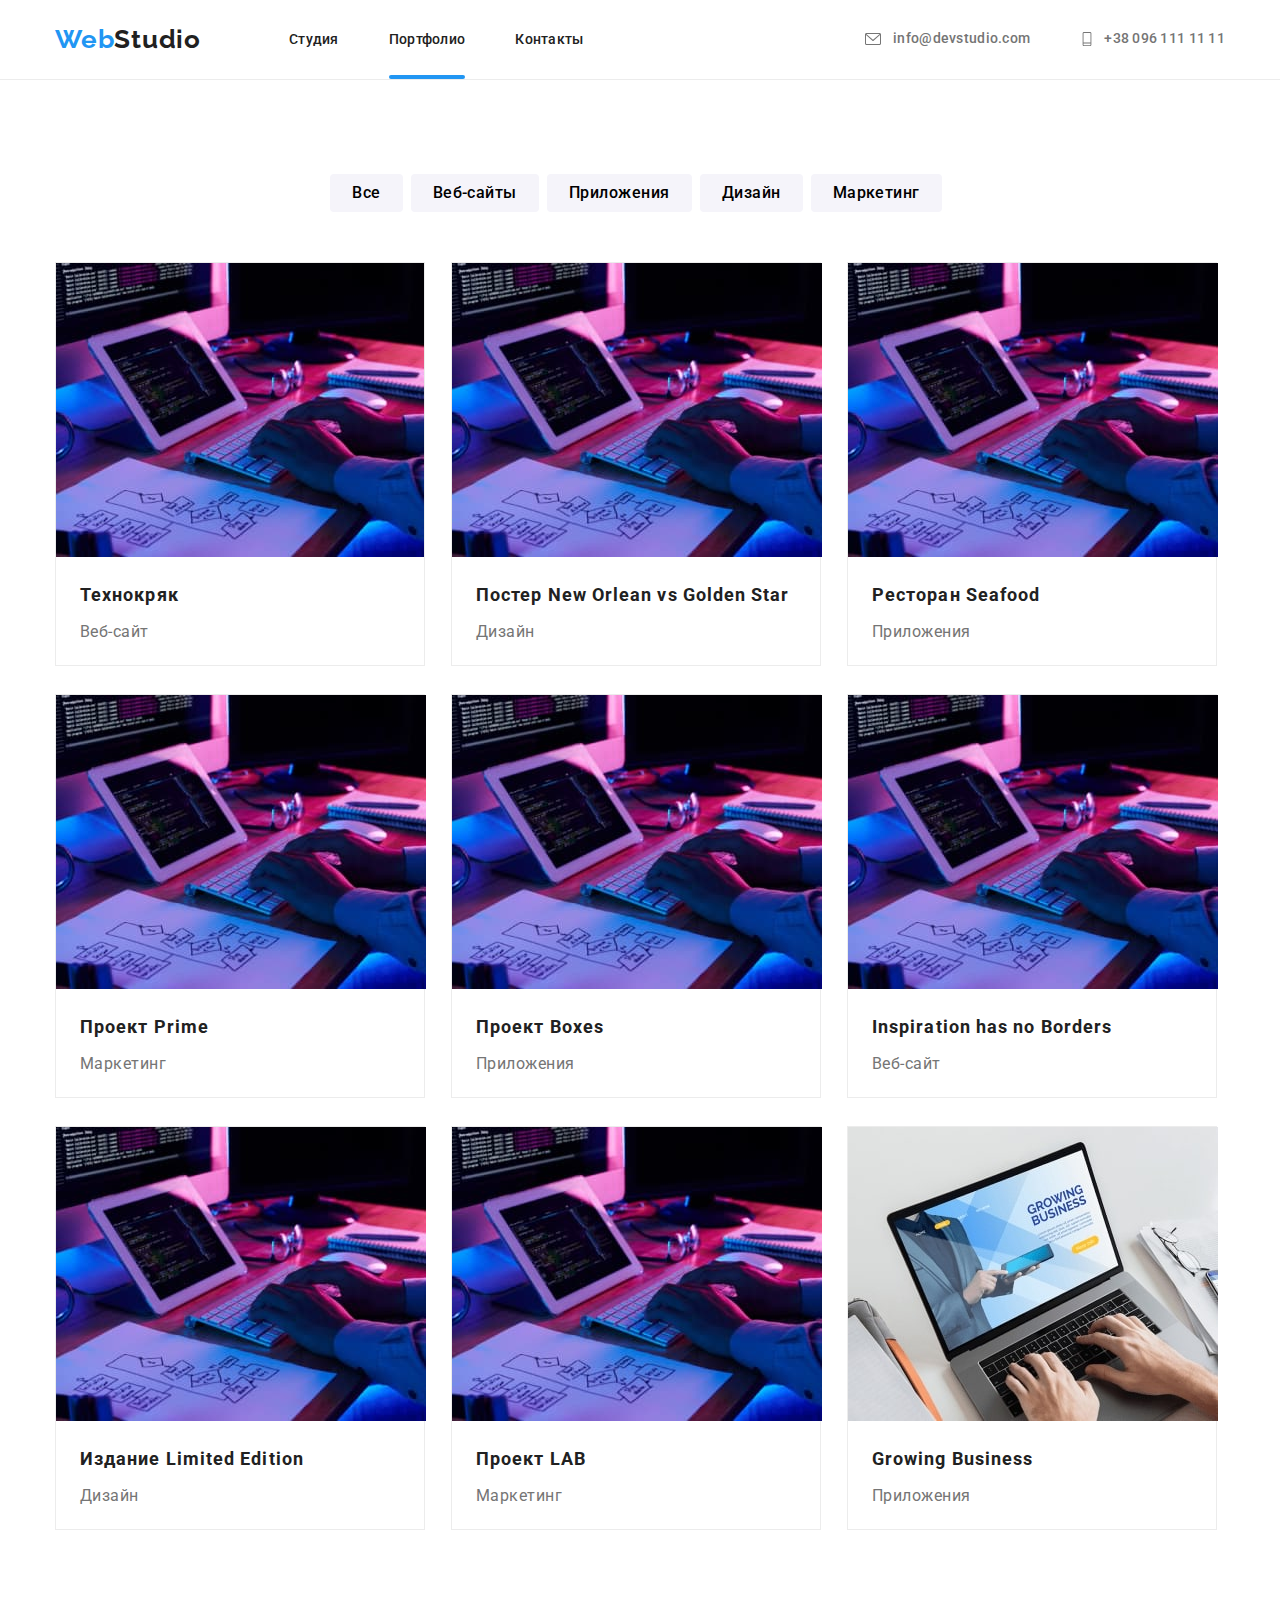
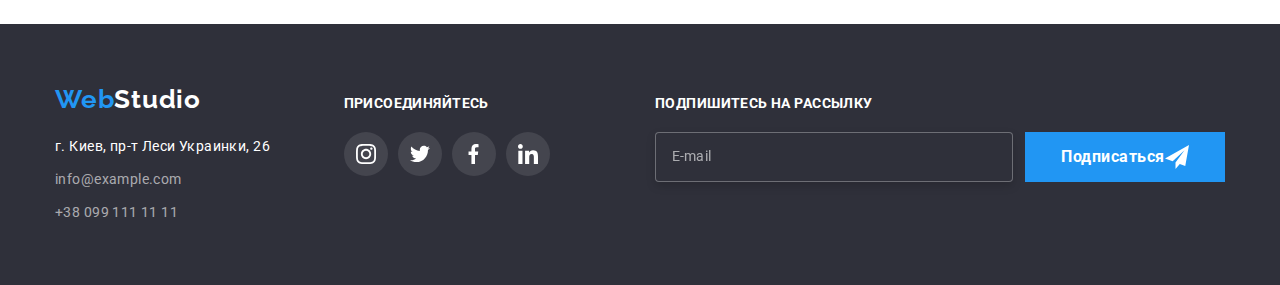
==== commit 4ba6139b: "." ====
--- a/portfolio.html
+++ b/portfolio.html
@@ -135,6 +135,8 @@
             <div class="photo-list__item__wrap">
             <img
             class="portfolio-img"
+              srcset="./images/img-1.jpg 1x, 
+                    ./images/img-1-2x.jpg 2x"
             src="images/portfolio-img-1.jpg" 
             alt="продукт"
             width="370"
@@ -153,6 +155,8 @@
         <li class="photo-list__item">
             <img
             class="portfolio-img"
+              srcset="./images/img-1.jpg 1x, 
+                    ./images/img-1-2x.jpg 2x"
             src="images/portfolio-img-2.jpg"
              alt="продукт"
              width="370"
@@ -166,6 +170,8 @@
         <li class="photo-list__item">
             <img
             class="portfolio-img"
+              srcset="./images/img-1.jpg 1x, 
+                    ./images/img-1-2x.jpg 2x"
             src="images/portfolio-img-3.jpg" 
             alt="продукт"
             width="370"
@@ -179,6 +185,8 @@
         <li class="photo-list__item">
             <img
             class="portfolio-img"
+              srcset="./images/img-1.jpg 1x, 
+                    ./images/img-1-2x.jpg 2x"
             src="images/portfolio-img-4.jpg" 
             alt="продукт"
             width="370"
@@ -192,6 +200,8 @@
         <li class="photo-list__item">
             <img
             class="portfolio-img"
+              srcset="./images/img-1.jpg 1x, 
+                    ./images/img-1-2x.jpg 2x"
             src="images/portfolio-img-5.jpg" 
             alt="продукт"
             width="370"
@@ -205,6 +215,8 @@
         <li class="photo-list__item">
             <img
             class="portfolio-img"
+              srcset="./images/img-1.jpg 1x, 
+                    ./images/img-1-2x.jpg 2x"
             src="images/portfolio-img-6.jpg" 
             alt="продукт"
             width="370"
@@ -218,6 +230,8 @@
         <li class="photo-list__item">
             <img
             class="portfolio-img"
+              srcset="./images/img-1.jpg 1x, 
+                    ./images/img-1-2x.jpg 2x"
             src="images/portfolio-img-7.jpg" 
             alt="продукт"
             width="370"
@@ -231,6 +245,8 @@
         <li class="photo-list__item">
             <img
             class="portfolio-img"
+              srcset="./images/img-1.jpg 1x, 
+                    ./images/img-1-2x.jpg 2x"
             src="images/portfolio-img-8.jpg" 
             alt="продукт"
             width="370"
@@ -244,6 +260,8 @@
         <li class="photo-list__item">
             <img
             class="portfolio-img"
+              srcset="./images/portfolio-img-9.jpg 1x, 
+                    ./images/portfolio-img-9-2x.jpg 2x"
             src="images/portfolio-img-9.jpg" 
             alt="продукт"
             width="370"
@@ -327,5 +345,7 @@
         </div>
     </div>
 </footer>
+    <script src="./js/menu.js"></script>
+
 </body>
 </html>
--- a/css/main.min.css
+++ b/css/main.min.css
@@ -1,2 +1,2 @@
-.header{padding-top:16px;padding-bottom:16px;border-bottom:1px solid #ececec}@media screen and (min-width: 1200px){.header{padding-top:24px;padding-bottom:24px;border-bottom:1px solid #ececec}}@media screen and (min-width: 1200px){.header__container{display:flex;justify-content:space-between;align-items:center}}@media screen and (min-width: 1px) and (max-width: 767px){.header__container{display:flex;justify-content:space-between;align-items:center}}@media screen and (min-width: 768px){.header__container{display:flex;justify-content:space-between;align-items:flex-start}}.header__navigation{display:flex}.header-list{display:flex}@media screen and (max-width: 767px){.header-list{display:none}}@media screen and (min-width: 1200px){.header__connect{display:flex;margin-left:auto;align-items:center;justify-content:center;flex-direction:row}}@media screen and (max-width: 767px){.header__connect{display:none}}@media screen and (min-width: 768px) and (max-width: 1199px){.header__connect{display:flex;margin-left:80px;flex-direction:column}}@media screen and (min-width: 768px){.header__contacts:nth-of-type(1){margin-right:0px;margin-bottom:10px}}@media screen and (min-width: 1200px){.header__contacts:nth-of-type(1){margin-right:50px;margin-bottom:0px}}@media screen and (min-width: 768px){.header__contacts{font-family:Roboto;font-style:normal;font-weight:500;font-size:12px;line-height:14px;letter-spacing:0.02em;color:#757575}}@media screen and (min-width: 1200px){.header__logo{margin-right:93px}}@media screen and (min-width: 768px){.header__logo{margin-right:88px}}.header-list__item{margin-right:50px}.header-list__item:last-child{margin-right:0;transition:color 200ms linear;transition-timing-function:cubic-bezier(0.4, 0, 0.2, 1)}.header__logo{font-family:Raleway;font-weight:700;font-size:26px;line-height:1.19;letter-spacing:0.03em}.header-list__link{font-weight:500;font-size:14px;line-height:1.14;letter-spacing:0.02em;color:var(--first-text-color);transition:color 200ms linear;transition-timing-function:cubic-bezier(0.4, 0, 0.2, 1);position:relative}.header-list__link.current::after{content:"";width:100%;height:4px;background-color:var(--accent-color);border-radius:10px;position:absolute;left:0;bottom:-32px}.header-list__link:hover,.header-list__link:focus{color:var(--accent-color)}.header__contacts{display:flex;font-weight:500;font-size:14px;line-height:1.14;letter-spacing:0.02em;color:var(--second-text-color);align-items:center;margin-right:30px;transition:color 200ms linear;transition-timing-function:cubic-bezier(0.4, 0, 0.2, 1)}.header__contacts:hover,.header__contacts:focus{color:var(--accent-color)}.header__contacts:hover .header__social-icon,.header__contacts:focus .header__social-icon{fill:var(--accent-color)}.header__contacts:last-child{margin-right:0}.logo-span--color-dark{color:var(--first-text-color)}.web{color:var(--accent-color)}.header__social-icon{fill:var(--second-text-color);margin-right:10px;align-self:center;transition:color 200ms linear;transition-timing-function:cubic-bezier(0.4, 0, 0.2, 1)}.open-menu-btn__icon{fill:black}.mob-menu{position:fixed;background-color:#fff;width:100vw;height:100vh;top:0;z-index:5;padding-top:48px;padding-bottom:48px;padding-left:40px}@media screen and (min-width: 768px){.mob-menu{display:none}}.mob-menu .container{display:flex;flex-direction:column;justify-content:space-between;height:100%}.mob-menu-social__icon{fill:#000}.mob-menu-list__item{margin-bottom:32px}.mob-menu-list__link{font-family:Roboto;font-style:normal;font-weight:500;font-size:40px;line-height:calc(47 / 40);letter-spacing:0.02em;color:#212121}.mob-menu-list__link:hover,.mob-menu-list__link:focus{color:var(--accent-color)}.mob-menu__connect{display:flex;justify-content:space-between;flex-direction:column}.mob-menu__contacts{font-family:Roboto;font-style:normal;font-weight:500;font-size:34px;line-height:calc(40 / 34);letter-spacing:0.02em;color:var(--accent-color);margin-bottom:32px}.mob-menu__contacts-mail{font-family:Roboto;font-style:normal;font-weight:500;font-size:24px;line-height:calc(28 / 24);letter-spacing:0.02em;color:#757575;margin-bottom:64px}.mob-social{display:flex}.mob-menu-social-list{display:flex;justify-content:space-between;flex-direction:row}.mob-menu-social__item{margin-right:20px}.mob-menu-social__link{font-family:Roboto;font-style:normal;font-weight:500;font-size:18px;line-height:calc(22 / 18);letter-spacing:0.02em;color:#2196f3}.line{display:flex;align-self:center;width:22px;height:0px;border:1px solid rgba(33,33,33,0.2);transform:rotate(90deg)}:root{--first-text-color: #212121;--second-text-color: #757575;--third-text-color: #ffffff;--mail-text-color: rgba(255, 255, 255, 0.6);--social-icon-color: rgba(255, 255, 255, 0.1);--first-button-color: #f5f4fa;--second-button-color: #2196f3;--accent-color: #2196f3;--bg-color: #2f303a;--bg-color-2: #f5f4fa;--social-icon-color: rgba(255, 255, 255, 0.1);--icon-first-color: #afb1b8}p,h1,h2,h3,h4,h5,h6{margin:0}ul{margin:0;padding:0}button{cursor:pointer}img{display:block}address{font-style:normal}body{font-family:Roboto;font-style:normal}.list{margin-left:0;padding-left:0;list-style:none}.link{text-decoration:none}.points{padding-top:60px;padding-bottom:60px}@media screen and (min-width: 1200px){.points{padding-top:94px;padding-bottom:94px;margin-bottom:94px}}@media screen and (min-width: 1200px){.points__section{display:flex;align-items:center;justify-content:space-between;flex-direction:column}}.points-list__title{font-weight:700;font-size:14px;line-height:1.14;letter-spacing:0.03em;text-transform:uppercase;color:var(--first-text-color);margin-bottom:10px}@media screen and (max-width: 767px){.points-list__title{text-align:center}}.points-list__pre-title{font-weight:400;font-size:14px;line-height:1.71;letter-spacing:0.03em;color:var(--second-text-color)}.symbols__under{padding:30px 0 30px 0;width:100%}@media screen and (min-width: 768px){.symbols__under{width:calc(100% / 2 - 30px 0);width:354px}}@media screen and (min-width: 1200px){.symbols__under{width:270px}}.symbols-list{margin-right:0;margin-bottom:30px}@media screen and (min-width: 768px){.symbols-list{display:flex;flex-wrap:wrap}}@media screen and (min-width: 1200px){.symbols-list{display:flex;flex-wrap:nowrap}}.symbols-list__item{margin-bottom:30px}@media screen and (min-width: 768px){.symbols-list__item{width:calc(100% / 2 - 30px 0);margin-right:30px;margin-bottom:30px}.symbols-list__item:nth-of-type(2n){margin-right:0}.symbols-list__item:nth-of-type(3){margin-bottom:0}.symbols-list__item:nth-of-type(4){margin-bottom:0}}@media screen and (min-width: 1200px){.symbols-list__item{width:270px;height:120px;margin-right:30px}.symbols-list__item:nth-of-type(2){margin-right:30px}.symbols-list__item:last-child{margin-right:0}}.symbols-list__item:last-child{margin-bottom:0}@media screen and (min-width: 1200px){.symbols-list__link{padding:0;width:100%;height:100%;display:flex;align-items:center;justify-content:center;background-color:var(--bg-color-2)}}@media screen and (min-width: 768px) and (max-width: 1199px){.symbols-list__link{width:354px;height:120px;display:flex;align-items:center;justify-content:center;background-color:var(--bg-color-2)}}@media screen and (min-width: 1px) and (max-width: 767px){.symbols-list__link{padding-top:25px;padding-bottom:25px;width:100%;height:100%;width:100%;height:100%;display:flex;align-items:center;justify-content:center;background-color:var(--bg-color-2)}}.symbols-list__icon{display:flex;align-items:center;justify-content:center}h1{font-size:26px;font-weight:900;line-height:1.61;letter-spacing:0.06em;text-transform:uppercase;text-align:center;color:var(--third-text-color);width:360px}@media screen and (min-width: 1200px){h1{font-size:44px;line-height:1.36;width:696px;height:120px;left:452px}}.main-title__section{padding:118px 60px 118px 60px;width:100%;display:flex;align-items:center;justify-content:space-between;flex-direction:column;align-items:center}@media screen and (min-width: 1200px){.main-title__section{display:flex;align-items:center;justify-content:space-between;flex-direction:column}}.main-title{background-position:center;background-repeat:no-repeat;background-size:cover}@media screen and (min-width: 1px) and (max-width: 767px){.main-title{background-position:center;background-repeat:no-repeat;background-size:cover;background-image:linear-gradient(rgba(47,48,58,0.4), rgba(47,48,58,0.4)),url(../images/bg-img-mobile-1x.jpg)}}@media screen and (min-width: 1px) and (max-width: 767px) and (min-device-pixel-ratio: 2), screen and (min-width: 1px) and (max-width: 767px) and (min-resolution: 192dpi), screen and (min-width: 1px) and (max-width: 767px) and (min-resolution: 2dppx){.main-title{background-image:linear-gradient(rgba(47,48,58,0.4), rgba(47,48,58,0.4)),url(../images/bg-img-mobile-2x.jpg)}}@media screen and (min-width: 768px){.main-title{background-image:linear-gradient(rgba(47,48,58,0.4), rgba(47,48,58,0.4)),url(../images/bg-img-tablet-1x.jpg)}}@media screen and (min-width: 768px) and (min-device-pixel-ratio: 2), screen and (min-width: 768px) and (min-resolution: 192dpi), screen and (min-width: 768px) and (min-resolution: 2dppx){.main-title{background-image:linear-gradient(rgba(47,48,58,0.4), rgba(47,48,58,0.4)),url(../images/bg-img-tablet-2x.jpg)}}@media screen and (min-width: 1200px){.main-title{background-image:linear-gradient(rgba(47,48,58,0.4), rgba(47,48,58,0.4)),url(../images/bg-img.jpg);padding-top:200px;padding-bottom:280px}}@media screen and (min-width: 1200px) and (min-device-pixel-ratio: 2), screen and (min-width: 1200px) and (min-resolution: 192dpi), screen and (min-width: 1200px) and (min-resolution: 2dppx){.main-title{background-image:linear-gradient(rgba(47,48,58,0.4), rgba(47,48,58,0.4)),url(../images/bg-img-2x.jpg)}}@media screen and (min-width: 1200px){.products__img{width:370px;height:294px}}.products{padding-bottom:94px}@media screen and (min-width: 0px) and (max-width: 1199px){.products{display:none}}@media screen and (min-width: 1200px){.products{display:flex}}@media screen and (min-width: 320px) and (max-width: 1199px){.products-list{display:none}}@media screen and (min-width: 1200px){.products-list{display:flex}}.products-list__item{margin-right:30px;position:relative}.products-list__item:last-child{margin-right:0}.products__section{display:flex;align-items:center;justify-content:space-between;flex-direction:column}.products-list__bottom{font-family:Roboto;font-style:normal;font-weight:bold;font-size:14px;line-height:1.14;text-align:center;letter-spacing:0.03em;text-transform:uppercase;color:#ffffff;padding:27px 82px;background-color:rgba(47,48,58,0.8);width:370px;position:absolute;top:224px;left:0}.team{padding-top:60px;padding-bottom:60px;background-color:var(--bg-color-2)}@media screen and (min-width: 1200px){.team{padding-top:94px;padding-bottom:94px}}@media screen and (min-width: 768px){.team-list{display:flex;flex-wrap:wrap}}@media screen and (min-width: 1200px){.team-list{display:flex;margin-left:0}}.team-list__item{margin-bottom:30px;box-shadow:0px 1px 3px rgba(0,0,0,0.12),0px 1px 1px rgba(0,0,0,0.14),0px 2px 1px rgba(0,0,0,0.2);border-radius:0px 0px 4px 4px;background-color:#fff;width:100%}@media screen and (min-width: 768px){.team-list__item{flex-basis:calc(100% / 2 - 30px);margin-left:30px;margin-bottom:30px}.team-list__item:nth-of-type(1){margin-left:0}.team-list__item:nth-of-type(3){margin-bottom:0;margin-left:0}.team-list__item:nth-of-type(4){margin-bottom:0}}@media screen and (min-width: 1200px){.team-list__item{margin-right:30px;margin-bottom:0;margin-left:0;flex-basis:calc(100% / 4 - 30px)}.team-list__item:last-child{margin-right:0}}.team-list__item:last-child{margin-bottom:0}@media screen and (min-width: 1200px){.team-list__item:last-child{margin-right:0}}.team-item__under{padding:30px 0 30px 0;width:100%}@media screen and (min-width: 1200px){.team-item__under{margin-bottom:0;margin-top:0}}.team-list__title{font-weight:500;font-size:16px;line-height:1.19;letter-spacing:0.03em;color:var(--first-text-color);text-align:center}.team-list__text{font-weight:400;font-size:16px;line-height:1.19;letter-spacing:0.03em;color:var(--second-text-color);margin-top:10px;text-align:center}@media screen and (min-width: 1200px){.team__section{display:flex;align-items:center;justify-content:space-between;flex-direction:column}}.team__img{width:100%;height:100%}@media screen and (min-width: 768px){.team__img{width:354px;height:374px}}@media screen and (min-width: 1200px){.team__img{width:270px;height:260px}}.h2{text-align:center;font-weight:700;font-size:36px;line-height:1.17;letter-spacing:0.03em;color:var(--first-text-color);margin-bottom:30px}@media screen and (min-width: 1200px){.h2{margin-bottom:50px}}.social-list{display:flex;justify-content:center}.social-list__item{width:44px;height:44px;margin-right:10px;margin-top:16px;transition:color 200ms linear;transition-timing-function:cubic-bezier(0.4, 0, 0.2, 1)}.social-list__item:last-child{margin-right:0;transition:color 200ms linear;transition-timing-function:cubic-bezier(0.4, 0, 0.2, 1)}.social-list__link{width:100%;height:100%;border-radius:50%;display:flex;align-items:center;justify-content:center;background-color:var(--third-text-color);transition:color 200ms linear;transition-timing-function:cubic-bezier(0.4, 0, 0.2, 1)}.social-list__link:hover,.social-list__link:focus{background-color:var(--accent-color)}.social-list__link:hover .social-list__icon,.social-list__link:focus .social-list__icon{fill:var(--third-text-color)}.social-list__icon{fill:var(--icon-first-color);transition:color 200ms linear;transition-timing-function:cubic-bezier(0.4, 0, 0.2, 1)}.clients{padding-top:60px;padding-bottom:60px}@media screen and (min-width: 1200px){.clients{padding-top:94px;padding-bottom:94px}}@media screen and (min-width: 1200px){.clients__block{display:flex;align-items:center;justify-content:space-between;flex-direction:column}}.clients-list{display:flex;flex-wrap:wrap;margin-right:0}@media screen and (min-width: 768px){.clients-list{display:flex;flex-wrap:wrap;margin-right:0}}@media screen and (min-width: 1200px){.clients-list{display:flex;flex-wrap:nowrap;margin-right:0}}@media screen and (max-width: 767px){.clients-list__item{width:210px;height:92px;width:calc(100% / 2 - 30px 0);margin-right:30px;margin-bottom:30px}.clients-list__item:nth-of-type(2n){margin-right:0}.clients-list__item:nth-of-type(5){margin-bottom:0}.clients-list__item:nth-of-type(6){margin-bottom:0}}@media screen and (min-width: 768px){.clients-list__item{width:226px;height:92px;width:calc(100% / 3 - 30px 0);margin-right:30px;margin-bottom:30px}.clients-list__item:nth-of-type(3n){margin-right:0}.clients-list__item:nth-of-type(4){margin-bottom:0}.clients-list__item:nth-of-type(5){margin-bottom:0}.clients-list__item:nth-of-type(6){margin-bottom:0}}@media screen and (min-width: 1200px){.clients-list__item{width:170px;height:92px;margin-right:30px;margin-bottom:30px;margin-left:0;flex-basis:calc(100% / 4 - 30px 0)}.clients-list__item:last-child{margin-right:0}.clients-list__item:nth-of-type(3){margin-right:30px}}.clients-list__link{width:100%;height:100%;display:flex;align-items:center;justify-content:center;background-color:var(--third-text-color);border:1px solid var(--icon-first-color);box-sizing:border-box;border-radius:4px;transition:color 200ms linear, border 200ms linear;transition-timing-function:cubic-bezier(0.4, 0, 0.2, 1)}.clients-list__link:hover,.clients-list__link:focus{border:1px solid var(--accent-color)}.clients-list__link:hover .clients-list__icon,.clients-list__link:focus .clients-list__icon{fill:var(--accent-color)}.clients-list__icon{fill:var(--icon-first-color);transition:color 200ms linear;transition-timing-function:cubic-bezier(0.4, 0, 0.2, 1)}.footer{background-color:var(--bg-color);padding-top:60px;padding-bottom:60px}@media screen and (min-width: 1200px){.footer__full{display:flex;align-items:center;justify-content:space-between;align-items:baseline}}@media screen and (min-width: 1px) and (max-width: 767px){.footer__full{display:flex;align-items:center;justify-content:space-between;flex-direction:column}}@media screen and (min-width: 768px) and (max-width: 1199px){.footer-top{display:flex;align-items:center;justify-content:space-between;flex-direction:row}}@media screen and (min-width: 1200px){.footer-top{width:507px;display:flex;align-items:flex-start;align-items:baseline;flex-direction:row}}@media screen and (min-width: 1200px){.footer__adress{display:flex;align-items:flex-start;justify-content:space-between;flex-direction:column}}@media screen and (min-width: 1px) and (max-width: 1199px){.footer__adress{display:flex;align-items:center;justify-content:space-between;flex-direction:column}}.footer__logo{font-family:Raleway;font-weight:700;font-size:26px;line-height:1.19;letter-spacing:0.03em;margin-bottom:20px}@media screen and (min-width: 1200px){.footer-social{display:flex;margin-bottom:0}}@media screen and (min-width: 1px) and (max-width: 1199px){.footer-social{display:flex;margin-bottom:60px}}.footer-social__item{width:44px;height:44px;margin-right:10px}.footer-social__link{width:100%;height:100%;border-radius:50%;display:flex;align-items:center;justify-content:center;background-color:var(--social-icon-color);transition:background-color 200ms linear, color 200ms linear;transition-timing-function:cubic-bezier(0.4, 0, 0.2, 1)}.footer-social__link:hover,.footer-social__link:focus{background-color:var(--accent-color);color:var(--third-text-color)}.footer-social__link:hover .footer-social__icon,.footer-social__link:focus .footer-social__icon{fill:var(--third-text-color)}.footer-social__icon{fill:var(--third-text-color)}.footer-social__item:last-child{margin-right:0}.logo-span--color-light{color:var(--third-text-color)}@media screen and (min-width: 1200px){.footer-contact-list{display:flex;flex-direction:column}}@media screen and (min-width: 1px) and (max-width: 1199px){.footer-contact-list{display:flex;align-items:center;justify-content:space-between;flex-direction:column;margin-bottom:60px}}@media screen and (min-width: 1200px){.item{margin-top:9px}.item-1{margin-top:9px}}@media screen and (min-width: 1px) and (max-width: 1199px){.item{margin-top:8px}.item-1{margin-top:8px}}.footer-contact-list__link{font-size:14px;font-style:normal;line-height:1.71;letter-spacing:0.03em;color:var(--third-text-color);margin-top:20px}.footer-contact-list__tel{font-size:14px;font-style:normal;line-height:1.71;letter-spacing:0.03em;color:var(--mail-text-color)}.h4{font-family:Roboto;font-style:normal;font-weight:bold;font-size:14px;line-height:1.14;letter-spacing:0.03em;text-transform:uppercase;color:var(--third-text-color);margin-bottom:20px}@media screen and (min-width: 1200px){.footer__social{display:flex;align-items:flex-start;justify-content:space-between;flex-direction:column}}@media screen and (min-width: 1px) and (max-width: 1199px){.footer__social{display:flex;align-items:center;justify-content:space-between;flex-direction:column}}@media screen and (min-width: 1200px){.footer__subscribe{display:flex;align-items:flex-start;justify-content:space-between;flex-direction:column}}@media screen and (min-width: 1px) and (max-width: 1199px){.footer__subscribe{display:flex;align-items:center;justify-content:space-between;flex-direction:column}}@media screen and (min-width: 1200px){.subscribe-form{display:flex}}@media screen and (min-width: 1px) and (max-width: 1199px){.subscribe-form{display:flex;align-items:center;justify-content:space-between;flex-direction:column}}.subscribe-form__input{display:flex;color:rgba(255,255,255,0.6);padding-left:16px;height:50px;border:1px solid rgba(255,255,255,0.3);box-sizing:border-box;filter:drop-shadow(0px 4px 4px rgba(0,0,0,0.15));border-radius:4px;background-color:var(--bg-color)}@media screen and (min-width: 1200px){.subscribe-form__input{width:358px}}@media screen and (min-width: 1px) and (max-width: 1199px){.subscribe-form__input{width:450px}}.subscribe-form__input::placeholder{position:absolute;top:15px;left:16px;font-family:Roboto;font-style:normal;font-weight:normal;font-size:14px;line-height:20px;letter-spacing:0.01em;color:rgba(255,255,255,0.6)}.subscribe-form__input:not(:placeholder-shown){border:1px solid var(--accent-color)}.backdrop{width:100vw;height:100vh;background-color:rgba(0,0,0,0.2);position:fixed;top:0;left:0;transition:opacity 200ms, visibility 200ms}.backdrop.is-hidden .modal{transform:scale(1.5)}.modal{width:450px;height:609px;background-color:#fff;border-radius:4px;position:absolute;top:50%;left:50%;transform:scale(1) translate(-50%, -50%);transition:transform 200ms;padding:40px}@media screen and (min-width: 1200px){.modal{width:528px;height:581px}}.modal__close-btn{position:absolute;top:10px;right:10px;width:30px;height:30px;background:#ffffff;border:1px solid rgba(0,0,0,0.1);border-radius:50%;display:flex;align-items:center;justify-content:center}.modal__close-btn:hover,.modal__close-btn:focus{background-color:#fff}.modal__close-btn:hover .modal__close-btn__icon,.modal__close-btn:focus .modal__close-btn__icon{fill:var(--accent-color)}.modal-form__field__icon{position:absolute;top:50%;left:12px;fill:#212121}.modal-title{font-family:Roboto;font-style:normal;font-weight:bold;font-size:20px;line-height:1.15;text-align:center;letter-spacing:0.03em;color:#212121;margin-bottom:12px}.modal-form__field__input{width:100%;height:40px;padding-top:12px;padding-bottom:12px;padding-left:42px;border:1px solid rgba(33,33,33,0.2);box-sizing:border-box;border-radius:4px}.modal-form__field__input:hover,.modal-form__field__input:focus{border:1px solid var(--accent-color)}.modal-form__field__input:hover+.modal-form__field__icon,.modal-form__field__input:focus+.modal-form__field__icon{fill:var(--accent-color)}.modal-form__field__text{width:100%;height:120px;border:1px solid rgba(33,33,33,0.2);box-sizing:border-box;border-radius:4px;padding:12px 16px}.modal-form__field__text::placeholder{position:absolute;top:15px;left:16px;font-family:Roboto;font-style:normal;font-weight:normal;font-size:14px;line-height:20px;letter-spacing:0.01em;color:rgba(117,117,117,0.5)}.modal-form__field__text:hover,.modal-form__field__text:focus{border:1px solid var(--accent-color)}.modal-form__field__check{position:absolute;top:437px;left:76.38px;margin-bottom:30px;margin-top:10px}.modal-form__field__check:checked+.modal-form__field__check-text::before{background-image:url(../images/check.svg);background-position:center;background-size:cover;background-repeat:no-repeat;border:none}.modal-form__field__check-text{font-size:12px;color:#757575;display:flex}@media screen and (min-width: 1200px){.modal-form__field__check-text{font-size:14px}}.modal-form__field__check-text::before{content:"";width:16px;height:15px;border:2px solid #212121;margin-right:8.38px;display:block;border-radius:2px}.modal-form__field{margin-bottom:10px;position:relative}.is-hidden{visibility:hidden;opacity:0;pointer-events:none}.modal-form__field__top{font-family:Roboto;font-size:12px;line-height:1.17;letter-spacing:0.01em;color:#757575;margin-bottom:4px;display:block;margin-bottom:4px}.modal-form__field__link{color:#2196f3}textarea{resize:none;padding:12px 16px}.main{padding-top:94px;padding-bottom:94px}.kinds__photo{display:flex;justify-content:space-between}.kinds__section{display:flex;flex-wrap:wrap}@media screen and (min-width: 768px){.kinds__section{display:flex;align-items:center;justify-content:space-between;flex-direction:column;margin-bottom:50px}}.kinds-list{display:flex}@media screen and (min-width: 1px) and (max-width: 767px){.kinds-list__item{flex-basis:calc(100% / 3 - 30px)}}@media screen and (min-width: 1px) and (max-width: 1199px){.main{padding-top:60px;padding-bottom:60px}}.photo-list{display:flex;flex-wrap:wrap}.photo-list__item{width:100%;border:1px solid #ececec;transition:background-color 200ms linear, box-shadow 200ms linear;transition-timing-function:cubic-bezier(0.4, 0, 0.2, 1);margin-bottom:30px}@media screen and (min-width: 1200px){.photo-list__item{margin:0 13px 28px 13px;flex-basis:calc(100% / 3 - 30px)}.photo-list__item:nth-of-type(3n){margin-right:0}.photo-list__item:nth-of-type(3n+1){margin-left:0}.photo-list__item:nth-last-of-type(-n+3){margin-bottom:0}}@media screen and (min-width: 768px) and (max-width: 1199px){.photo-list__item{flex-basis:calc(100% / 2 - 25px);margin-right:25px;margin-bottom:30px}.photo-list__item:nth-of-type(2n){margin-right:0}.photo-list__item:nth-last-of-type(1){margin-bottom:30px}.photo-list__item:nth-last-of-type(9){margin-bottom:30px}}.photo-list__item:hover,.photo-list__item:focus{box-shadow:0px 1px 1px rgba(0,0,0,0.12),0px 4px 4px rgba(0,0,0,0.06),1px 4px 6px rgba(0,0,0,0.16)}.photo-list__item:hover .photo-list__item__top{transform:translateY(0)}.photo-list__item:last-child{margin-bottom:0}button:active,button:hover,button:focus{cursor:pointer;background:var(--second-button-color)}.photo-list__item__wrap{position:relative;overflow:hidden}.photo-list__item__top{position:absolute;top:0;left:0;height:100%;font-size:18px;color:#ffffff;line-height:1.56;padding:63px 24px;background-color:rgba(33,150,243,0.9);transform:translateY(100%);transition:transform 200ms}.photo-list__text{padding:20px 24px 20px 24px;width:450px}@media screen and (min-width: 768px){.photo-list__text{width:354px}}@media screen and (min-width: 1200px){.photo-list__text{width:370px}}.photo-list__title{font-weight:700;font-size:18px;line-height:2;letter-spacing:0.06em;color:var(--first-text-color)}.photo-list__pre-title{font-size:16px;line-height:1.87;letter-spacing:0.03em;color:var(--second-text-color);margin-top:4px}.portfolio-img{width:450px;height:294px}@media screen and (min-width: 768px){.portfolio-img{width:354px;height:294px}}@media screen and (min-width: 1200px){.portfolio-img{width:370px;height:294px}}.open-menu-btn{border:none;background-color:transparent;margin-left:auto}@media screen and (min-width: 768px){.open-menu-btn{display:none}}.open-menu-btn:hover,.open-menu-btn:focus{background-color:transparent}.open-menu-btn:hover .open-menu-btn__icon,.open-menu-btn:focus .open-menu-btn__icon{fill:var(--accent-color)}.mob-menu__btn{position:absolute;top:10px;right:15px;width:40px;height:40px;background:#ffffff;border:none;display:flex;align-items:center;justify-content:center}.mob-menu__btn:hover,.mob-menu__btn:focus{background-color:#fff}.mob-menu__btn:hover .mob-menu__btn__icon,.mob-menu__btn:focus .mob-menu__btn__icon{fill:var(--accent-color)}.main-title__btn{background-color:var(--accent-color);font-family:Roboto, sans-serif;font-weight:700;font-size:16px;line-height:1.62;letter-spacing:0.03em;color:var(--third-text-color);margin-top:40px;width:200px;height:50px;left:140px;top:292px;align-self:center;border-radius:4px;text-align:center;letter-spacing:0.03em;border:none;margin-top:30px}@media screen and (min-width: 1200px){.main-title__btn{left:700px;top:430px;margin-top:30px}}button:active,button:hover{cursor:pointer}.modal-form__field__submit-btn{position:absolute;top:519px;left:125px;background-color:var(--accent-color);border-radius:4px;font-family:Roboto, sans-serif;font-weight:700;font-size:16px;line-height:1.62;letter-spacing:0.03em;color:var(--third-text-color);width:200px;height:50px;border:none}@media screen and (min-width: 1200px){.modal-form__field__submit-btn{top:491px;left:164px}}.modal-form__field__submit-btn:hover{box-shadow:0px 4px 4px rgba(0,0,0,0.15)}.kinds-list__btn{background-color:var(--first-button-color);border-radius:4px;font-family:Roboto;font-weight:500;font-size:16px;line-height:1.62;text-align:center;letter-spacing:0.03em;border:none;padding:6px 22px;margin-right:8px;transition:color 200ms linear, background-color 200ms linear;transition-timing-function:cubic-bezier(0.4, 0, 0.2, 1)}.kinds-list__btn:hover,.kinds-list__btn:active,.kinds-list__btn:focus{color:var(--third-text-color)}.subscribe-form__btn{display:flex;justify-content:center;align-items:center;font-family:Roboto;font-style:normal;font-weight:700;font-size:16px;line-height:1.87;color:#fff;background-color:var(--accent-color);border:none;letter-spacing:0.03em;width:200px;height:50px;margin-left:12px;transition:background-color 200ms linear, color 200ms linear;transition-timing-function:cubic-bezier(0.4, 0, 0.2, 1)}@media screen and (min-width: 1200px){.subscribe-form__btn{margin-top:0}}@media screen and (min-width: 1px) and (max-width: 1199px){.subscribe-form__btn{margin-top:20px}}.container{width:100%;margin:0 auto;padding-left:15px;padding-right:15px}@media screen and (min-width: 480px){.container{width:480px}}@media screen and (min-width: 768px){.container{width:768px}}@media screen and (min-width: 1200px){.container{width:1200px}}.container-1{margin:0 auto;padding-left:15px;padding-right:15px}@media screen and (min-width: 480px){.container-1{width:262px}}@media screen and (min-width: 768px){.container-1{width:320px}}@media screen and (min-width: 1200px){.container-1{width:500px}}.container-2{margin:0 auto;padding-left:15px;padding-right:15px}@media screen and (min-width: 480px){.container-2{width:249px}}@media screen and (min-width: 768px){.container-2{width:364.8px}}@media screen and (min-width: 1200px){.container-2{width:570px}}.container-3{width:100%;margin:0 auto;padding-left:15px;padding-right:15px;margin-bottom:50px}@media screen and (min-width: 480px){.container-3{width:480px}}@media screen and (min-width: 768px){.container-3{width:768px}}@media screen and (min-width: 1200px){.container-3{width:1200px}}
+.header{padding-top:16px;padding-bottom:16px;border-bottom:1px solid #ececec}@media screen and (min-width: 1200px){.header{padding-top:24px;padding-bottom:24px;border-bottom:1px solid #ececec}}@media screen and (min-width: 1200px){.header__container{display:flex;justify-content:space-between;align-items:center}}@media screen and (min-width: 1px) and (max-width: 767px){.header__container{display:flex;justify-content:space-between;align-items:center}}@media screen and (min-width: 768px){.header__container{display:flex;justify-content:space-between;align-items:center}}.header__navigation{display:flex}.header-list{display:flex}@media screen and (max-width: 767px){.header-list{display:none}}@media screen and (min-width: 1200px){.header__connect{display:flex;margin-left:auto;align-items:center;justify-content:center;flex-direction:row}}@media screen and (max-width: 767px){.header__connect{display:none}}@media screen and (min-width: 768px) and (max-width: 1199px){.header__connect{display:flex;margin-left:80px;flex-direction:column}}@media screen and (min-width: 768px){.header__contacts:nth-of-type(1){margin-right:0px;margin-bottom:10px}}@media screen and (min-width: 1200px){.header__contacts:nth-of-type(1){margin-right:50px;margin-bottom:0px}}@media screen and (min-width: 768px){.header__contacts{font-family:Roboto;font-style:normal;font-weight:500;font-size:12px;line-height:14px;letter-spacing:0.02em;color:#757575}}@media screen and (min-width: 1200px){.header__logo{margin-right:93px}}@media screen and (min-width: 768px){.header__logo{margin-right:88px}}.header-list__item{margin-right:50px}.header-list__item:last-child{margin-right:0;transition:color 200ms linear;transition-timing-function:cubic-bezier(0.4, 0, 0.2, 1)}.header__logo{font-family:Raleway;font-weight:700;font-size:24px;line-height:1.19;letter-spacing:0.03em}@media screen and (min-width: 1200px){.header__logo{font-size:26px}}.header-list__link{font-weight:500;font-size:14px;line-height:1.14;letter-spacing:0.02em;color:var(--first-text-color);transition:color 200ms linear;transition-timing-function:cubic-bezier(0.4, 0, 0.2, 1);position:relative}.header-list__link.current::after{content:"";width:100%;height:4px;background-color:var(--accent-color);border-radius:10px;position:absolute;left:0;bottom:-32px}.header-list__link:hover,.header-list__link:focus{color:var(--accent-color)}.header__contacts{display:flex;font-weight:500;font-size:12px;line-height:1.16;letter-spacing:0.02em;color:var(--second-text-color);align-items:center;margin-right:30px;transition:color 200ms linear;transition-timing-function:cubic-bezier(0.4, 0, 0.2, 1)}@media screen and (min-width: 1200px){.header__contacts{font-size:14px;line-height:1.14}}.header__contacts:hover,.header__contacts:focus{color:var(--accent-color)}.header__contacts:hover .header__social-icon,.header__contacts:focus .header__social-icon{fill:var(--accent-color)}.header__contacts:last-child{margin-right:0}.logo-span--color-dark{color:var(--first-text-color)}.web{color:var(--accent-color)}.header__social-icon{fill:var(--second-text-color);margin-right:10px;align-self:center;transition:color 200ms linear;transition-timing-function:cubic-bezier(0.4, 0, 0.2, 1)}.open-menu-btn__icon{fill:black}.mob-menu{position:fixed;background-color:#fff;width:100vw;height:100vh;top:0;z-index:5;padding-top:48px;padding-bottom:48px;padding-left:40px}@media screen and (min-width: 768px){.mob-menu{display:none}}.mob-menu .container{display:flex;flex-direction:column;justify-content:space-between;height:100%}.mob-menu-social__icon{fill:#000}.mob-menu-list__item{margin-bottom:32px}.mob-menu-list__link{font-family:Roboto;font-style:normal;font-weight:500;font-size:40px;line-height:calc(47 / 40);letter-spacing:0.02em;color:#212121}.mob-menu-list__link:hover,.mob-menu-list__link:focus{color:var(--accent-color)}.mob-menu__connect{display:flex;justify-content:space-between;flex-direction:column}.mob-menu__contacts{font-family:Roboto;font-style:normal;font-weight:500;font-size:34px;line-height:calc(40 / 34);letter-spacing:0.02em;color:var(--accent-color);margin-bottom:32px}.mob-menu__contacts-mail{font-family:Roboto;font-style:normal;font-weight:500;font-size:24px;line-height:calc(28 / 24);letter-spacing:0.02em;color:#757575;margin-bottom:64px}.mob-social{display:flex}.mob-menu-social-list{display:flex;justify-content:space-between;flex-direction:row}.mob-menu-social__item{margin-right:20px}.mob-menu-social__link{font-family:Roboto;font-style:normal;font-weight:500;font-size:18px;line-height:calc(22 / 18);letter-spacing:0.02em;color:#2196f3}.line{display:flex;align-self:center;width:22px;height:0px;border:1px solid rgba(33,33,33,0.2);transform:rotate(90deg)}:root{--first-text-color: #212121;--second-text-color: #757575;--third-text-color: #ffffff;--mail-text-color: rgba(255, 255, 255, 0.6);--social-icon-color: rgba(255, 255, 255, 0.1);--first-button-color: #f5f4fa;--second-button-color: #2196f3;--accent-color: #2196f3;--bg-color: #2f303a;--bg-color-2: #f5f4fa;--social-icon-color: rgba(255, 255, 255, 0.1);--icon-first-color: #afb1b8}p,h1,h2,h3,h4,h5,h6{margin:0}ul{margin:0;padding:0}button{cursor:pointer}img{display:block}address{font-style:normal}body{font-family:Roboto;font-style:normal}.list{margin-left:0;padding-left:0;list-style:none}.link{text-decoration:none}.points{padding-top:60px;padding-bottom:60px}@media screen and (min-width: 1200px){.points{padding-top:94px;padding-bottom:94px}}@media screen and (min-width: 1200px){.points__section{display:flex;align-items:center;justify-content:space-between;flex-direction:column;padding-bottom:70px}}.points-list__title{font-weight:700;font-size:14px;line-height:1.14;letter-spacing:0.03em;text-transform:uppercase;color:var(--first-text-color);margin-bottom:10px}@media screen and (max-width: 767px){.points-list__title{text-align:center}}.points-list__pre-title{font-weight:400;font-size:14px;line-height:1.71;letter-spacing:0.03em;color:var(--second-text-color)}.symbols__under{margin-top:30px;width:100%}@media screen and (min-width: 768px){.symbols__under{width:calc(100% / 2 - 30px 0);width:354px}}@media screen and (min-width: 1200px){.symbols__under{width:270px;margin-top:30px;padding-top:0;padding-bottom:0}}.symbols-list{margin-right:0;margin-bottom:0}@media screen and (min-width: 768px){.symbols-list{display:flex;flex-wrap:wrap;margin-bottom:0}}@media screen and (min-width: 1200px){.symbols-list{display:flex;flex-wrap:nowrap;margin-bottom:30px}}.symbols-list__item{margin-bottom:30px}@media screen and (min-width: 768px){.symbols-list__item{width:calc(100% / 2 - 30px 0);margin-right:30px}.symbols-list__item:nth-of-type(2n){margin-right:0}.symbols-list__item:nth-of-type(3){margin-bottom:0}.symbols-list__item:nth-of-type(4){margin-bottom:0}}@media screen and (min-width: 1200px){.symbols-list__item{width:270px;height:120px;margin-right:30px}.symbols-list__item:nth-of-type(2){margin-right:30px}.symbols-list__item:last-child{margin-right:0}}.symbols-list__item:last-child{margin-bottom:0}@media screen and (min-width: 1200px){.symbols-list__link{padding:0;width:100%;height:100%;display:flex;align-items:center;justify-content:center;background-color:var(--bg-color-2)}}@media screen and (min-width: 768px) and (max-width: 1199px){.symbols-list__link{width:354px;height:120px;display:flex;align-items:center;justify-content:center;background-color:var(--bg-color-2)}}@media screen and (min-width: 1px) and (max-width: 767px){.symbols-list__link{padding-top:25px;padding-bottom:25px;width:100%;height:100%;width:100%;height:100%;display:flex;align-items:center;justify-content:center;background-color:var(--bg-color-2)}}.symbols-list__icon{display:flex;align-items:center;justify-content:center}h1{font-size:26px;font-weight:900;line-height:1.61;letter-spacing:0.06em;text-transform:uppercase;text-align:center;color:var(--third-text-color);width:360px}@media screen and (min-width: 1200px){h1{font-size:44px;line-height:1.36;width:696px;height:120px;left:452px}}.main-title__section{width:100%;display:flex;align-items:center;justify-content:space-between;flex-direction:column;align-items:center}@media screen and (min-width: 1200px){.main-title__section{display:flex;align-items:center;justify-content:space-between;flex-direction:column}}.main-title{background-position:center;background-repeat:no-repeat;background-size:cover}@media screen and (min-width: 1px) and (max-width: 767px){.main-title{background-position:center;background-repeat:no-repeat;background-size:cover;background-image:linear-gradient(rgba(47,48,58,0.4), rgba(47,48,58,0.4)),url(../images/bg-img-mobile-1x.jpg);padding-top:118px;padding-bottom:118px}}@media screen and (min-width: 1px) and (max-width: 767px) and (min-device-pixel-ratio: 2), screen and (min-width: 1px) and (max-width: 767px) and (min-resolution: 192dpi), screen and (min-width: 1px) and (max-width: 767px) and (min-resolution: 2dppx){.main-title{background-image:linear-gradient(rgba(47,48,58,0.4), rgba(47,48,58,0.4)),url(../images/bg-img-mobile-2x.jpg)}}@media screen and (min-width: 768px){.main-title{background-image:linear-gradient(rgba(47,48,58,0.4), rgba(47,48,58,0.4)),url(../images/bg-img-tablet-1x.jpg);padding-top:118px;padding-bottom:118px}}@media screen and (min-width: 768px) and (min-device-pixel-ratio: 2), screen and (min-width: 768px) and (min-resolution: 192dpi), screen and (min-width: 768px) and (min-resolution: 2dppx){.main-title{background-image:linear-gradient(rgba(47,48,58,0.4), rgba(47,48,58,0.4)),url(../images/bg-img-tablet-2x.jpg)}}@media screen and (min-width: 1200px){.main-title{background-image:linear-gradient(rgba(47,48,58,0.4), rgba(47,48,58,0.4)),url(../images/bg-img.jpg);padding-top:200px;padding-bottom:200px}}@media screen and (min-width: 1200px) and (min-device-pixel-ratio: 2), screen and (min-width: 1200px) and (min-resolution: 192dpi), screen and (min-width: 1200px) and (min-resolution: 2dppx){.main-title{background-image:linear-gradient(rgba(47,48,58,0.4), rgba(47,48,58,0.4)),url(../images/bg-img-2x.jpg)}}@media screen and (min-width: 1200px){.products__img{width:370px;height:294px}}.products{padding-bottom:94px}@media screen and (min-width: 0px) and (max-width: 1199px){.products{display:none}}@media screen and (min-width: 1200px){.products{display:flex}}@media screen and (min-width: 320px) and (max-width: 1199px){.products-list{display:none}}@media screen and (min-width: 1200px){.products-list{display:flex}}.products-list__item{margin-right:30px;position:relative}.products-list__item:last-child{margin-right:0}.products__section{display:flex;align-items:center;justify-content:space-between;flex-direction:column}.products-list__bottom{font-family:Roboto;font-style:normal;font-weight:bold;font-size:14px;line-height:1.14;text-align:center;letter-spacing:0.03em;text-transform:uppercase;color:#ffffff;padding:27px 82px;background-color:rgba(47,48,58,0.8);width:370px;position:absolute;top:224px;left:0}.team{padding-top:60px;padding-bottom:60px;background-color:var(--bg-color-2)}@media screen and (min-width: 1200px){.team{padding-top:94px;padding-bottom:94px}}@media screen and (min-width: 768px){.team-list{display:flex;flex-wrap:wrap}}@media screen and (min-width: 1200px){.team-list{display:flex;margin-left:0}}.team-list__item{margin-bottom:30px;box-shadow:0px 1px 3px rgba(0,0,0,0.12),0px 1px 1px rgba(0,0,0,0.14),0px 2px 1px rgba(0,0,0,0.2);border-radius:0px 0px 4px 4px;background-color:#fff;width:100%}@media screen and (min-width: 768px){.team-list__item{flex-basis:calc(100% / 2 - 30px);margin-left:30px;margin-bottom:30px}.team-list__item:nth-of-type(1){margin-left:0}.team-list__item:nth-of-type(3){margin-bottom:0;margin-left:0}.team-list__item:nth-of-type(4){margin-bottom:0}}@media screen and (min-width: 1200px){.team-list__item{margin-right:30px;margin-bottom:0;margin-left:0;flex-basis:calc(100% / 4 - 30px)}.team-list__item:last-child{margin-right:0}}.team-list__item:last-child{margin-bottom:0}@media screen and (min-width: 1200px){.team-list__item:last-child{margin-right:0}}.team-item__under{padding:30px 0 30px 0;width:100%}@media screen and (min-width: 1200px){.team-item__under{margin-bottom:0;margin-top:0}}.team-list__title{font-weight:500;font-size:16px;line-height:1.19;letter-spacing:0.03em;color:var(--first-text-color);text-align:center}.team-list__text{font-weight:400;font-size:16px;line-height:1.19;letter-spacing:0.03em;color:var(--second-text-color);margin-top:10px;text-align:center}@media screen and (min-width: 1200px){.team__section{display:flex;align-items:center;justify-content:space-between;flex-direction:column}}.team__img{width:100%;height:100%}@media screen and (min-width: 768px){.team__img{width:354px;height:374px}}@media screen and (min-width: 1200px){.team__img{width:270px;height:260px}}.h2{text-align:center;font-weight:700;font-size:28px;line-height:1.17;letter-spacing:0.03em;color:var(--first-text-color);margin-bottom:30px}@media screen and (min-width: 1200px){.h2{margin-bottom:50px;font-size:36px}}.social-list{display:flex;justify-content:center}.social-list__item{width:44px;height:44px;margin-right:10px;margin-top:16px;transition:color 200ms linear;transition-timing-function:cubic-bezier(0.4, 0, 0.2, 1)}.social-list__item:last-child{margin-right:0;transition:color 200ms linear;transition-timing-function:cubic-bezier(0.4, 0, 0.2, 1)}.social-list__link{width:100%;height:100%;border-radius:50%;display:flex;align-items:center;justify-content:center;background-color:var(--third-text-color);transition:color 200ms linear;transition-timing-function:cubic-bezier(0.4, 0, 0.2, 1)}.social-list__link:hover,.social-list__link:focus{background-color:var(--accent-color)}.social-list__link:hover .social-list__icon,.social-list__link:focus .social-list__icon{fill:var(--third-text-color)}.social-list__icon{fill:var(--icon-first-color);transition:color 200ms linear;transition-timing-function:cubic-bezier(0.4, 0, 0.2, 1)}.clients{padding-top:60px;padding-bottom:60px}@media screen and (min-width: 1200px){.clients{padding-top:94px;padding-bottom:94px}}@media screen and (min-width: 1200px){.clients__block{display:flex;align-items:center;justify-content:space-between;flex-direction:column}}.clients-list{display:flex;flex-wrap:wrap;margin-right:0}@media screen and (min-width: 768px){.clients-list{display:flex;flex-wrap:wrap;margin-right:0}}@media screen and (min-width: 1200px){.clients-list{display:flex;flex-wrap:nowrap;margin-right:0}}@media screen and (max-width: 767px){.clients-list__item{width:210px;height:92px;width:calc(100% / 2 - 30px 0);margin-right:30px;margin-bottom:30px}.clients-list__item:nth-of-type(2n){margin-right:0}.clients-list__item:nth-of-type(5){margin-bottom:0}.clients-list__item:nth-of-type(6){margin-bottom:0}}@media screen and (min-width: 768px){.clients-list__item{width:226px;height:92px;width:calc(100% / 3 - 30px 0);margin-right:30px;margin-bottom:30px}.clients-list__item:nth-of-type(3n){margin-right:0}.clients-list__item:nth-of-type(4){margin-bottom:0}.clients-list__item:nth-of-type(5){margin-bottom:0}.clients-list__item:nth-of-type(6){margin-bottom:0}}@media screen and (min-width: 1200px){.clients-list__item{width:170px;height:92px;margin-right:30px;margin-bottom:30px;margin-left:0;flex-basis:calc(100% / 4 - 30px 0)}.clients-list__item:last-child{margin-right:0}.clients-list__item:nth-of-type(3){margin-right:30px}}.clients-list__link{width:100%;height:100%;display:flex;align-items:center;justify-content:center;background-color:var(--third-text-color);border:1px solid var(--icon-first-color);box-sizing:border-box;border-radius:4px;transition:color 200ms linear, border 200ms linear;transition-timing-function:cubic-bezier(0.4, 0, 0.2, 1)}.clients-list__link:hover,.clients-list__link:focus{border:1px solid var(--accent-color)}.clients-list__link:hover .clients-list__icon,.clients-list__link:focus .clients-list__icon{fill:var(--accent-color)}.clients-list__icon{fill:var(--icon-first-color);transition:color 200ms linear;transition-timing-function:cubic-bezier(0.4, 0, 0.2, 1)}.footer{background-color:var(--bg-color);padding-top:60px;padding-bottom:60px}@media screen and (min-width: 1200px){.footer__full{display:flex;align-items:center;justify-content:space-between;align-items:baseline}}@media screen and (min-width: 1px) and (max-width: 767px){.footer__full{display:flex;align-items:center;justify-content:space-between;flex-direction:column}}@media screen and (min-width: 768px) and (max-width: 1199px){.footer-top{display:flex;align-items:baseline;justify-content:space-between;flex-direction:row}}@media screen and (min-width: 1200px){.footer-top{width:507px;display:flex;align-items:flex-start;align-items:baseline;flex-direction:row}}@media screen and (min-width: 1200px){.footer__adress{display:flex;align-items:flex-start;justify-content:space-between;flex-direction:column;margin-right:70px;padding-right:0}}@media screen and (min-width: 1px) and (max-width: 1199px){.footer__adress{display:flex;align-items:center;justify-content:space-between;flex-direction:column}}.footer__logo{font-family:Raleway;font-weight:700;font-size:26px;line-height:1.19;letter-spacing:0.03em;margin-bottom:20px}@media screen and (min-width: 1200px){.footer-social{display:flex;margin-bottom:0}}@media screen and (min-width: 1px) and (max-width: 1199px){.footer-social{display:flex;margin-bottom:60px}}.footer-social__item{width:44px;height:44px;margin-right:10px}.footer-social__link{width:100%;height:100%;border-radius:50%;display:flex;align-items:center;justify-content:center;background-color:var(--social-icon-color);transition:background-color 200ms linear, color 200ms linear;transition-timing-function:cubic-bezier(0.4, 0, 0.2, 1)}.footer-social__link:hover,.footer-social__link:focus{background-color:var(--accent-color);color:var(--third-text-color)}.footer-social__link:hover .footer-social__icon,.footer-social__link:focus .footer-social__icon{fill:var(--third-text-color)}.footer-social__icon{fill:var(--third-text-color)}.footer-social__item:last-child{margin-right:0}.logo-span--color-light{color:var(--third-text-color)}@media screen and (min-width: 1200px){.footer-contact-list{display:flex;flex-direction:column}}@media screen and (min-width: 1px) and (max-width: 1199px){.footer-contact-list{display:flex;align-items:center;justify-content:space-between;flex-direction:column;margin-bottom:60px}}@media screen and (min-width: 1200px){.item{margin-top:9px}.item-1{margin-top:9px}}@media screen and (min-width: 1px) and (max-width: 1199px){.item{margin-top:8px}.item-1{margin-top:8px}}.footer-contact-list__link{font-size:14px;font-style:normal;line-height:1.71;letter-spacing:0.03em;color:var(--third-text-color);margin-top:20px}.footer-contact-list__tel{font-size:14px;font-style:normal;line-height:1.71;letter-spacing:0.03em;color:var(--mail-text-color)}.h4{font-family:Roboto;font-style:normal;font-weight:bold;font-size:14px;line-height:1.14;letter-spacing:0.03em;text-transform:uppercase;color:var(--third-text-color);margin-bottom:20px}@media screen and (min-width: 1200px){.footer__social{display:flex;align-items:flex-start;justify-content:space-between;flex-direction:column}}@media screen and (min-width: 1px) and (max-width: 1199px){.footer__social{display:flex;align-items:center;justify-content:space-between;flex-direction:column}}@media screen and (min-width: 1200px){.footer__subscribe{display:flex;align-items:flex-start;justify-content:space-between;flex-direction:column;margin-right:0;margin-left:63px}}@media screen and (min-width: 1px) and (max-width: 1199px){.footer__subscribe{display:flex;align-items:center;justify-content:space-between;flex-direction:column}}@media screen and (min-width: 1200px){.subscribe-form{display:flex}}@media screen and (min-width: 1px) and (max-width: 1199px){.subscribe-form{display:flex;align-items:center;justify-content:space-between;flex-direction:column}}.subscribe-form__input{display:flex;color:rgba(255,255,255,0.6);padding-left:16px;height:50px;border:1px solid rgba(255,255,255,0.3);box-sizing:border-box;filter:drop-shadow(0px 4px 4px rgba(0,0,0,0.15));border-radius:4px;background-color:var(--bg-color)}@media screen and (min-width: 1200px){.subscribe-form__input{width:358px}}@media screen and (min-width: 1px) and (max-width: 1199px){.subscribe-form__input{width:450px}}.subscribe-form__input::placeholder{position:absolute;top:15px;left:16px;font-family:Roboto;font-style:normal;font-weight:normal;font-size:14px;line-height:20px;letter-spacing:0.01em;color:rgba(255,255,255,0.6)}.subscribe-form__input:not(:placeholder-shown){border:1px solid var(--accent-color)}.backdrop{width:100vw;height:100vh;background-color:rgba(0,0,0,0.2);position:fixed;top:0;left:0;transition:opacity 200ms, visibility 200ms}.backdrop.is-hidden .modal{transform:scale(1.5)}.modal{width:450px;height:609px;background-color:#fff;border-radius:4px;position:absolute;top:50%;left:50%;transform:scale(1) translate(-50%, -50%);transition:transform 200ms;padding:40px}@media screen and (min-width: 1200px){.modal{width:528px;height:581px}}.modal__close-btn{position:absolute;top:10px;right:10px;width:30px;height:30px;background:#ffffff;border:1px solid rgba(0,0,0,0.1);border-radius:50%;display:flex;align-items:center;justify-content:center}.modal__close-btn:hover,.modal__close-btn:focus{background-color:#fff}.modal__close-btn:hover .modal__close-btn__icon,.modal__close-btn:focus .modal__close-btn__icon{fill:var(--accent-color)}.modal-form__field__icon{position:absolute;top:50%;left:12px;fill:#212121}.modal-title{font-family:Roboto;font-style:normal;font-weight:bold;font-size:20px;line-height:1.15;text-align:center;letter-spacing:0.03em;color:#212121;margin-bottom:12px}.modal-form__field__input{width:100%;height:40px;padding-top:12px;padding-bottom:12px;padding-left:42px;border:1px solid rgba(33,33,33,0.2);box-sizing:border-box;border-radius:4px}.modal-form__field__input:hover,.modal-form__field__input:focus{border:1px solid var(--accent-color)}.modal-form__field__input:hover+.modal-form__field__icon,.modal-form__field__input:focus+.modal-form__field__icon{fill:var(--accent-color)}.modal-form__field__text{width:100%;height:120px;border:1px solid rgba(33,33,33,0.2);box-sizing:border-box;border-radius:4px;padding:12px 16px}.modal-form__field__text::placeholder{position:absolute;top:15px;left:16px;font-family:Roboto;font-style:normal;font-weight:normal;font-size:14px;line-height:20px;letter-spacing:0.01em;color:rgba(117,117,117,0.5)}.modal-form__field__text:hover,.modal-form__field__text:focus{border:1px solid var(--accent-color)}.modal-form__field__check{position:absolute;top:437px;left:76.38px;margin-bottom:30px;margin-top:10px}.modal-form__field__check:checked+.modal-form__field__check-text::before{background-image:url(../images/check.svg);background-position:center;background-size:cover;background-repeat:no-repeat;border:none}.modal-form__field__check-text{font-size:12px;color:#757575;display:flex}@media screen and (min-width: 1200px){.modal-form__field__check-text{font-size:14px}}.modal-form__field__check-text::before{content:"";width:16px;height:15px;border:2px solid #212121;margin-right:8.38px;display:block;border-radius:2px}.modal-form__field{margin-bottom:10px;position:relative}.is-hidden{visibility:hidden;opacity:0;pointer-events:none}.modal-form__field__top{font-family:Roboto;font-size:12px;line-height:1.17;letter-spacing:0.01em;color:#757575;margin-bottom:4px;display:block;margin-bottom:4px}.modal-form__field__link{color:#2196f3}textarea{resize:none;padding:12px 16px}.main{padding-top:94px;padding-bottom:94px}.kinds__photo{display:flex;justify-content:space-between}.kinds__section{display:flex;align-items:center;justify-content:space-between;flex-direction:column}.kinds-list{margin-bottom:40px;display:flex;flex-wrap:wrap}@media screen and (min-width: 768px){.kinds-list{display:flex;margin-bottom:30px}}@media screen and (min-width: 1200px){.kinds-list{margin-bottom:50px}}@media screen and (min-width: 1px) and (max-width: 767px){.kinds-list__item{margin-right:8px;margin-bottom:15px}.kinds-list__item .kinds-list__item:nth-of-type(3){margin-right:0}.kinds-list__item .kinds-list__item:nth-of-type(5){margin-right:0;margin-bottom:0}.kinds-list__item .kinds-list__item:nth-of-type(4){margin-bottom:0}}@media screen and (min-width: 1px) and (max-width: 1199px){.main{padding-top:60px;padding-bottom:60px}}.photo-list{display:flex;flex-wrap:wrap}.photo-list__item{width:450px;height:404px;width:100%;border:1px solid #ececec;transition:background-color 200ms linear, box-shadow 200ms linear;transition-timing-function:cubic-bezier(0.4, 0, 0.2, 1);margin-bottom:30px}@media screen and (min-width: 768px){.photo-list__item{width:353px;height:440px}}@media screen and (min-width: 1200px){.photo-list__item{width:370px;height:404px}}@media screen and (min-width: 1200px){.photo-list__item{border:1px solid #ececec;margin:0 13px 28px 13px;flex-basis:calc(100% / 3 - 30px)}.photo-list__item:nth-of-type(3n){margin-right:0}.photo-list__item:nth-of-type(3n+1){margin-left:0}.photo-list__item:nth-last-of-type(-n+3){margin-bottom:0}}@media screen and (min-width: 768px) and (max-width: 1199px){.photo-list__item{border:0.5px solid #ececec;flex-basis:calc(100% / 2 - 30px);margin-right:30px;margin-bottom:30px}.photo-list__item:nth-of-type(2n){margin-right:0}.photo-list__item:nth-last-of-type(1){margin-bottom:30px}.photo-list__item:nth-last-of-type(9){margin-bottom:30px}}.photo-list__item:hover,.photo-list__item:focus{box-shadow:0px 1px 1px rgba(0,0,0,0.12),0px 4px 4px rgba(0,0,0,0.06),1px 4px 6px rgba(0,0,0,0.16)}.photo-list__item:hover .photo-list__item__top{transform:translateY(0)}.photo-list__item:last-child{margin-bottom:0}button:active,button:hover,button:focus{cursor:pointer;background:var(--second-button-color)}.photo-list__item__wrap{position:relative;overflow:hidden}.photo-list__item__top{position:absolute;top:0;left:0;height:100%;font-size:18px;color:#ffffff;line-height:1.56;padding:63px 24px;background-color:rgba(33,150,243,0.9);transform:translateY(100%);transition:transform 200ms}.photo-list__text{padding:20px 24px 20px 24px;width:450px}@media screen and (min-width: 768px){.photo-list__text{width:354px}}@media screen and (min-width: 1200px){.photo-list__text{width:370px}}.photo-list__title{font-weight:700;font-size:18px;line-height:2;letter-spacing:0.06em;color:var(--first-text-color)}.photo-list__pre-title{font-size:16px;line-height:1.87;letter-spacing:0.03em;color:var(--second-text-color);margin-top:4px}.portfolio-img{width:450px;height:294px}@media screen and (min-width: 768px){.portfolio-img{width:353px;height:294px}}@media screen and (min-width: 1200px){.portfolio-img{width:370px;height:294px}}.open-menu-btn{border:none;background-color:transparent;margin-left:auto}@media screen and (min-width: 768px){.open-menu-btn{display:none}}.open-menu-btn:hover,.open-menu-btn:focus{background-color:transparent}.open-menu-btn:hover .open-menu-btn__icon,.open-menu-btn:focus .open-menu-btn__icon{fill:var(--accent-color)}.mob-menu__btn{position:absolute;top:10px;right:15px;width:40px;height:40px;background:#ffffff;border:none;display:flex;align-items:center;justify-content:center}.mob-menu__btn:hover,.mob-menu__btn:focus{background-color:#fff}.mob-menu__btn:hover .mob-menu__btn__icon,.mob-menu__btn:focus .mob-menu__btn__icon{fill:var(--accent-color)}.main-title__btn{background-color:var(--accent-color);font-family:Roboto, sans-serif;font-weight:700;font-size:16px;line-height:1.62;letter-spacing:0.03em;color:var(--third-text-color);margin-top:40px;width:200px;height:50px;left:140px;top:292px;align-self:center;border-radius:4px;text-align:center;letter-spacing:0.03em;border:none;margin-top:30px}@media screen and (min-width: 1200px){.main-title__btn{left:700px;top:430px;margin-top:30px}}button:active,button:hover{cursor:pointer}.modal-form__field__submit-btn{position:absolute;top:519px;left:125px;background-color:var(--accent-color);border-radius:4px;font-family:Roboto, sans-serif;font-weight:700;font-size:16px;line-height:1.62;letter-spacing:0.03em;color:var(--third-text-color);width:200px;height:50px;border:none}@media screen and (min-width: 1200px){.modal-form__field__submit-btn{top:491px;left:164px}}.modal-form__field__submit-btn:hover{box-shadow:0px 4px 4px rgba(0,0,0,0.15)}.kinds-list__btn{background-color:var(--first-button-color);border-radius:4px;font-family:Roboto;font-weight:500;font-size:16px;line-height:1.62;text-align:center;letter-spacing:0.03em;border:none;padding:6px 22px;margin-right:8px;transition:color 200ms linear, background-color 200ms linear;transition-timing-function:cubic-bezier(0.4, 0, 0.2, 1)}.kinds-list__btn:hover,.kinds-list__btn:active,.kinds-list__btn:focus{color:var(--third-text-color)}.subscribe-form__btn{display:flex;justify-content:center;align-items:center;font-family:Roboto;font-style:normal;font-weight:700;font-size:16px;line-height:1.87;color:#fff;background-color:var(--accent-color);border:none;letter-spacing:0.03em;width:200px;height:50px;margin-left:12px;transition:background-color 200ms linear, color 200ms linear;transition-timing-function:cubic-bezier(0.4, 0, 0.2, 1)}@media screen and (min-width: 1200px){.subscribe-form__btn{margin-top:0}}@media screen and (min-width: 1px) and (max-width: 1199px){.subscribe-form__btn{margin-top:20px}}.container{width:100%;margin:0 auto;padding-left:15px;padding-right:15px}@media screen and (min-width: 480px){.container{width:480px}}@media screen and (min-width: 768px){.container{width:768px}}@media screen and (min-width: 1200px){.container{width:1200px}}@media screen and (min-width: 480px) and (max-width: 767px){.container-1{width:262px;margin:0 auto;padding-left:15px;padding-right:15px}}@media screen and (min-width: 768px) and (max-width: 1199px){.container-1{width:320px;margin:0 auto;padding-left:15px;padding-right:15px}}@media screen and (min-width: 1200px){.container-1{width:500px;margin-left:0;padding-left:0;padding-right:0}}@media screen and (min-width: 480px){.container-2{width:249px;margin:0 auto;padding-left:15px;padding-right:15px}}@media screen and (min-width: 768px){.container-2{width:364.8px;margin:0 auto;padding-left:15px;padding-right:15px}}@media screen and (min-width: 1200px){.container-2{width:570px;margin-right:0;padding-left:0;padding-right:0}}.container-3{width:100%;margin:0 auto;padding-left:15px;padding-right:15px}@media screen and (min-width: 480px){.container-3{width:480px}}@media screen and (min-width: 768px){.container-3{width:768px}}@media screen and (min-width: 1200px){.container-3{width:1200px}}
 /*# sourceMappingURL=main.min.css.map */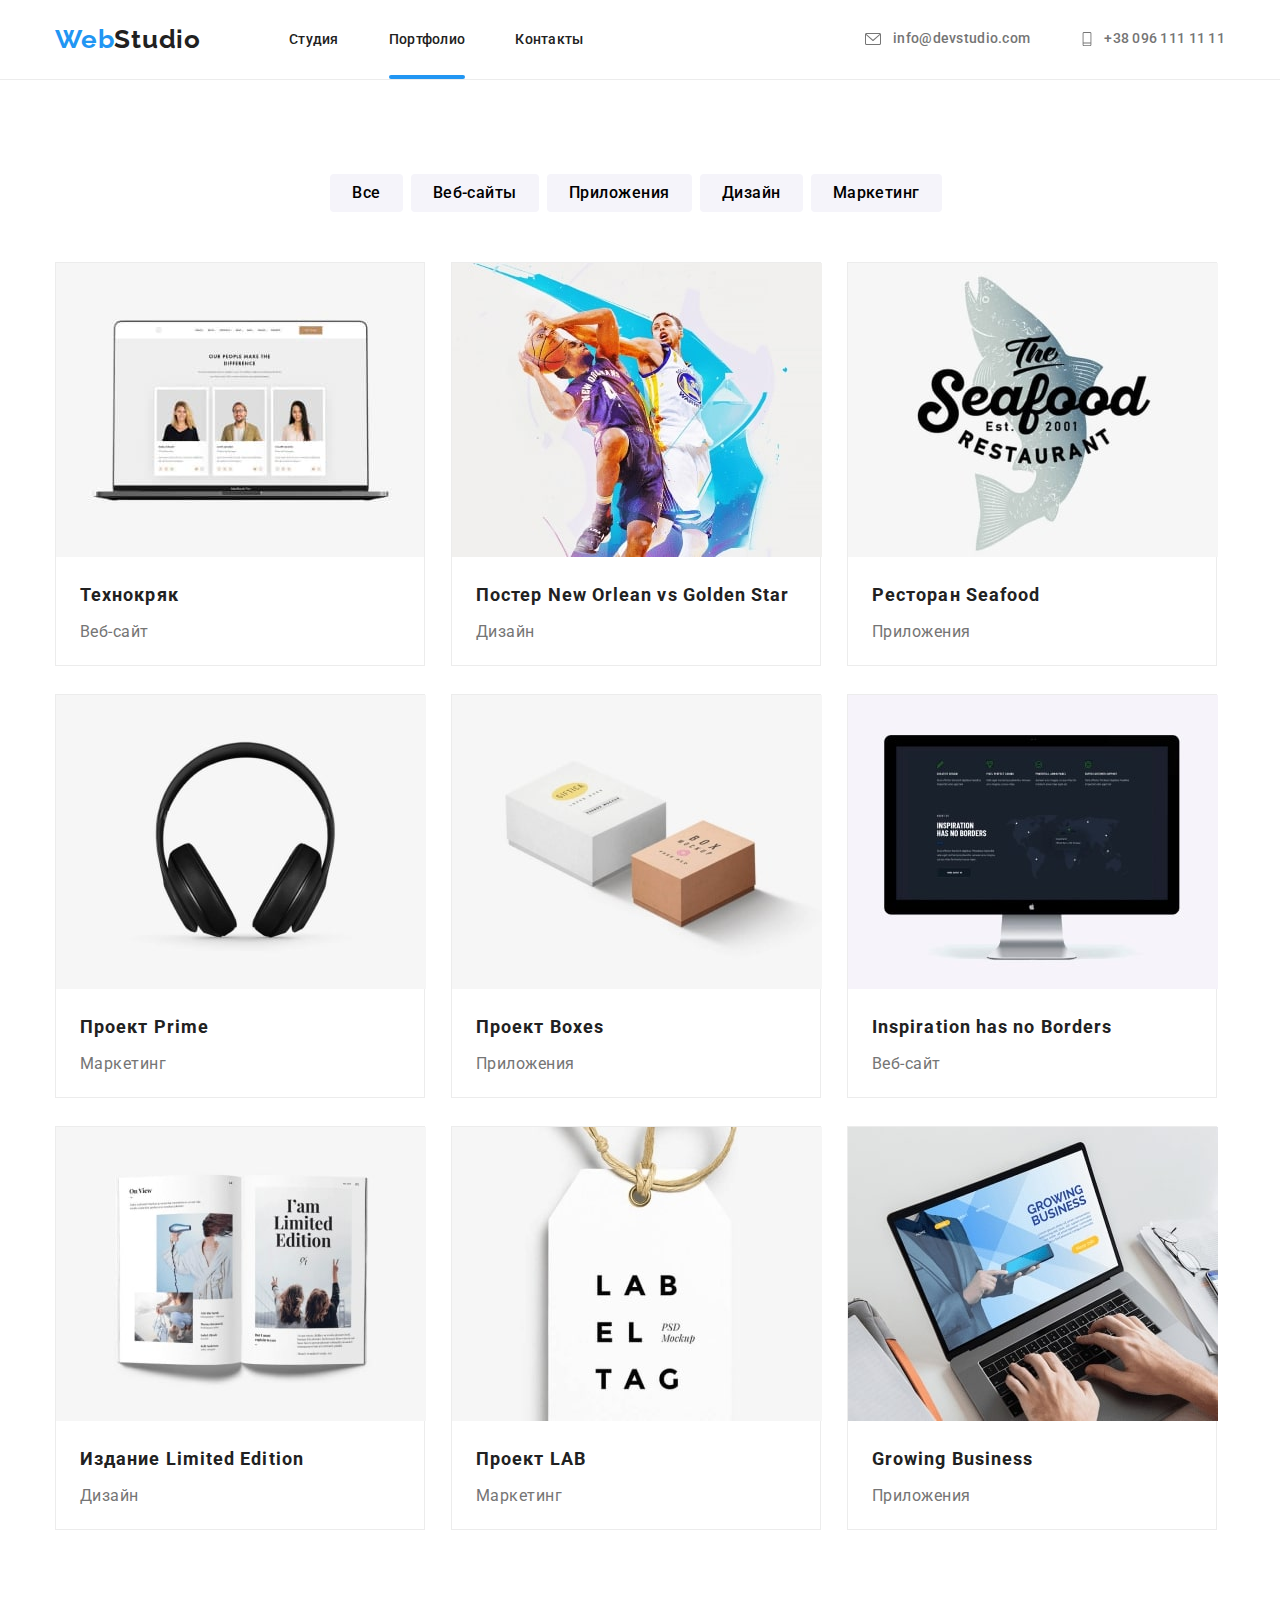
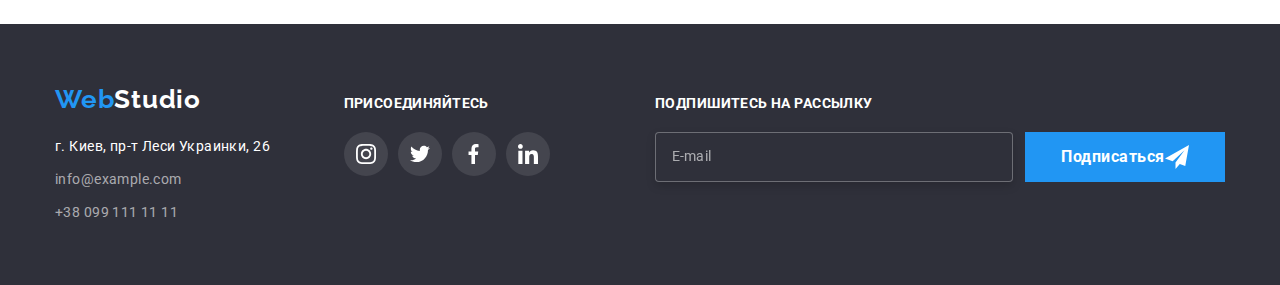
==== commit b97af56a: "." ====
--- a/portfolio.html
+++ b/portfolio.html
@@ -135,8 +135,8 @@
             <div class="photo-list__item__wrap">
             <img
             class="portfolio-img"
-              srcset="./images/img-1.jpg 1x, 
-                    ./images/img-1-2x.jpg 2x"
+            srcset="./images/portfolio-img-1.jpg 1x, 
+                    ./images/portfolio-img-1-2x.jpg 2x"
             src="images/portfolio-img-1.jpg" 
             alt="продукт"
             width="370"
@@ -155,8 +155,8 @@
         <li class="photo-list__item">
             <img
             class="portfolio-img"
-              srcset="./images/img-1.jpg 1x, 
-                    ./images/img-1-2x.jpg 2x"
+             srcset="./images/portfolio-img-2.jpg 1x, 
+                    ./images/portfolio-img-2-2x.jpg 2x"
             src="images/portfolio-img-2.jpg"
              alt="продукт"
              width="370"
@@ -170,8 +170,8 @@
         <li class="photo-list__item">
             <img
             class="portfolio-img"
-              srcset="./images/img-1.jpg 1x, 
-                    ./images/img-1-2x.jpg 2x"
+             srcset="./images/portfolio-img-3.jpg 1x, 
+                    ./images/portfolio-img-3-2x.jpg 2x"
             src="images/portfolio-img-3.jpg" 
             alt="продукт"
             width="370"
@@ -185,8 +185,8 @@
         <li class="photo-list__item">
             <img
             class="portfolio-img"
-              srcset="./images/img-1.jpg 1x, 
-                    ./images/img-1-2x.jpg 2x"
+             srcset="./images/portfolio-img-4.jpg 1x, 
+                    ./images/portfolio-img-4-2x.jpg 2x"
             src="images/portfolio-img-4.jpg" 
             alt="продукт"
             width="370"
@@ -200,8 +200,8 @@
         <li class="photo-list__item">
             <img
             class="portfolio-img"
-              srcset="./images/img-1.jpg 1x, 
-                    ./images/img-1-2x.jpg 2x"
+             srcset="./images/portfolio-img-5.jpg 1x, 
+                    ./images/portfolio-img-5-2x.jpg 2x"
             src="images/portfolio-img-5.jpg" 
             alt="продукт"
             width="370"
@@ -215,8 +215,8 @@
         <li class="photo-list__item">
             <img
             class="portfolio-img"
-              srcset="./images/img-1.jpg 1x, 
-                    ./images/img-1-2x.jpg 2x"
+             srcset="./images/portfolio-img-6.jpg 1x, 
+                    ./images/portfolio-img-6-2x.jpg 2x"
             src="images/portfolio-img-6.jpg" 
             alt="продукт"
             width="370"
@@ -230,8 +230,8 @@
         <li class="photo-list__item">
             <img
             class="portfolio-img"
-              srcset="./images/img-1.jpg 1x, 
-                    ./images/img-1-2x.jpg 2x"
+           srcset="./images/portfolio-img-7.jpg 1x, 
+                    ./images/portfolio-img-7-2x.jpg 2x"
             src="images/portfolio-img-7.jpg" 
             alt="продукт"
             width="370"
@@ -245,8 +245,8 @@
         <li class="photo-list__item">
             <img
             class="portfolio-img"
-              srcset="./images/img-1.jpg 1x, 
-                    ./images/img-1-2x.jpg 2x"
+            srcset="./images/portfolio-img-8.jpg 1x, 
+                    ./images/portfolio-img-8-2x.jpg 2x"
             src="images/portfolio-img-8.jpg" 
             alt="продукт"
             width="370"
